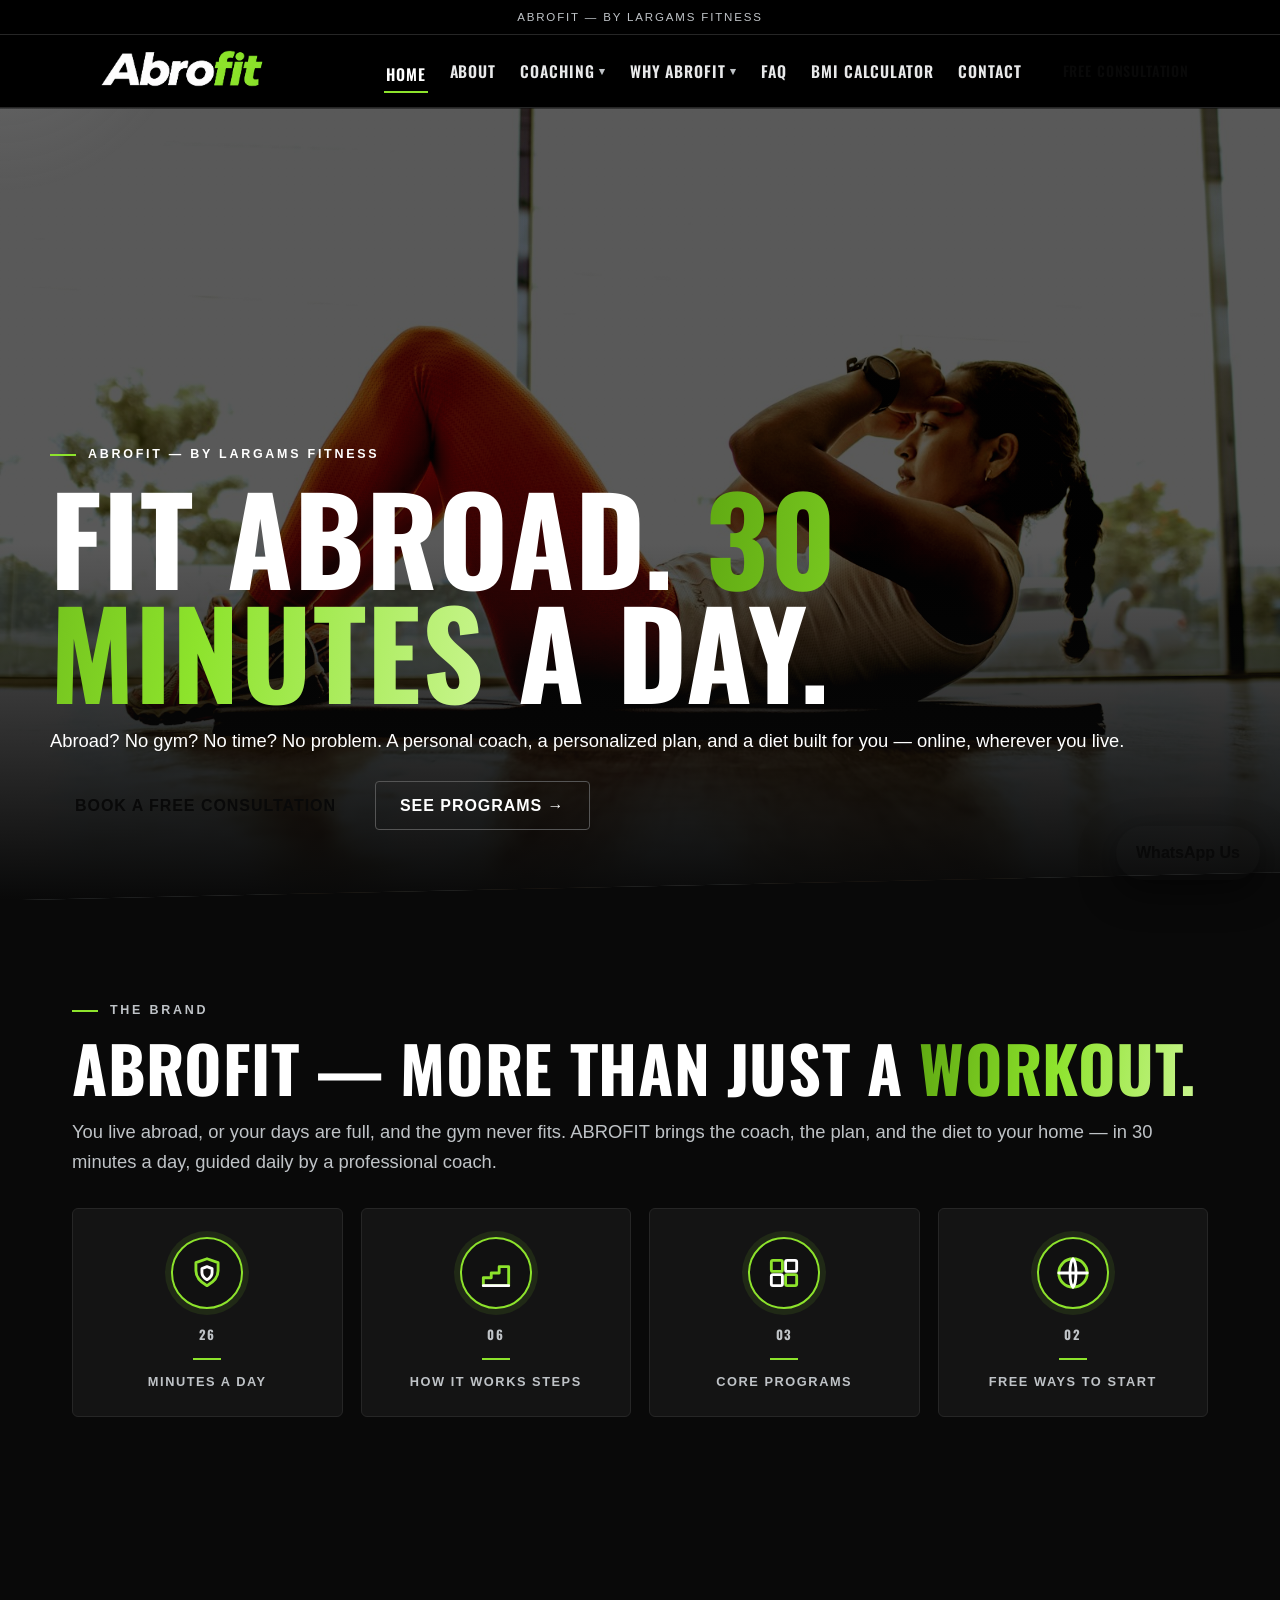
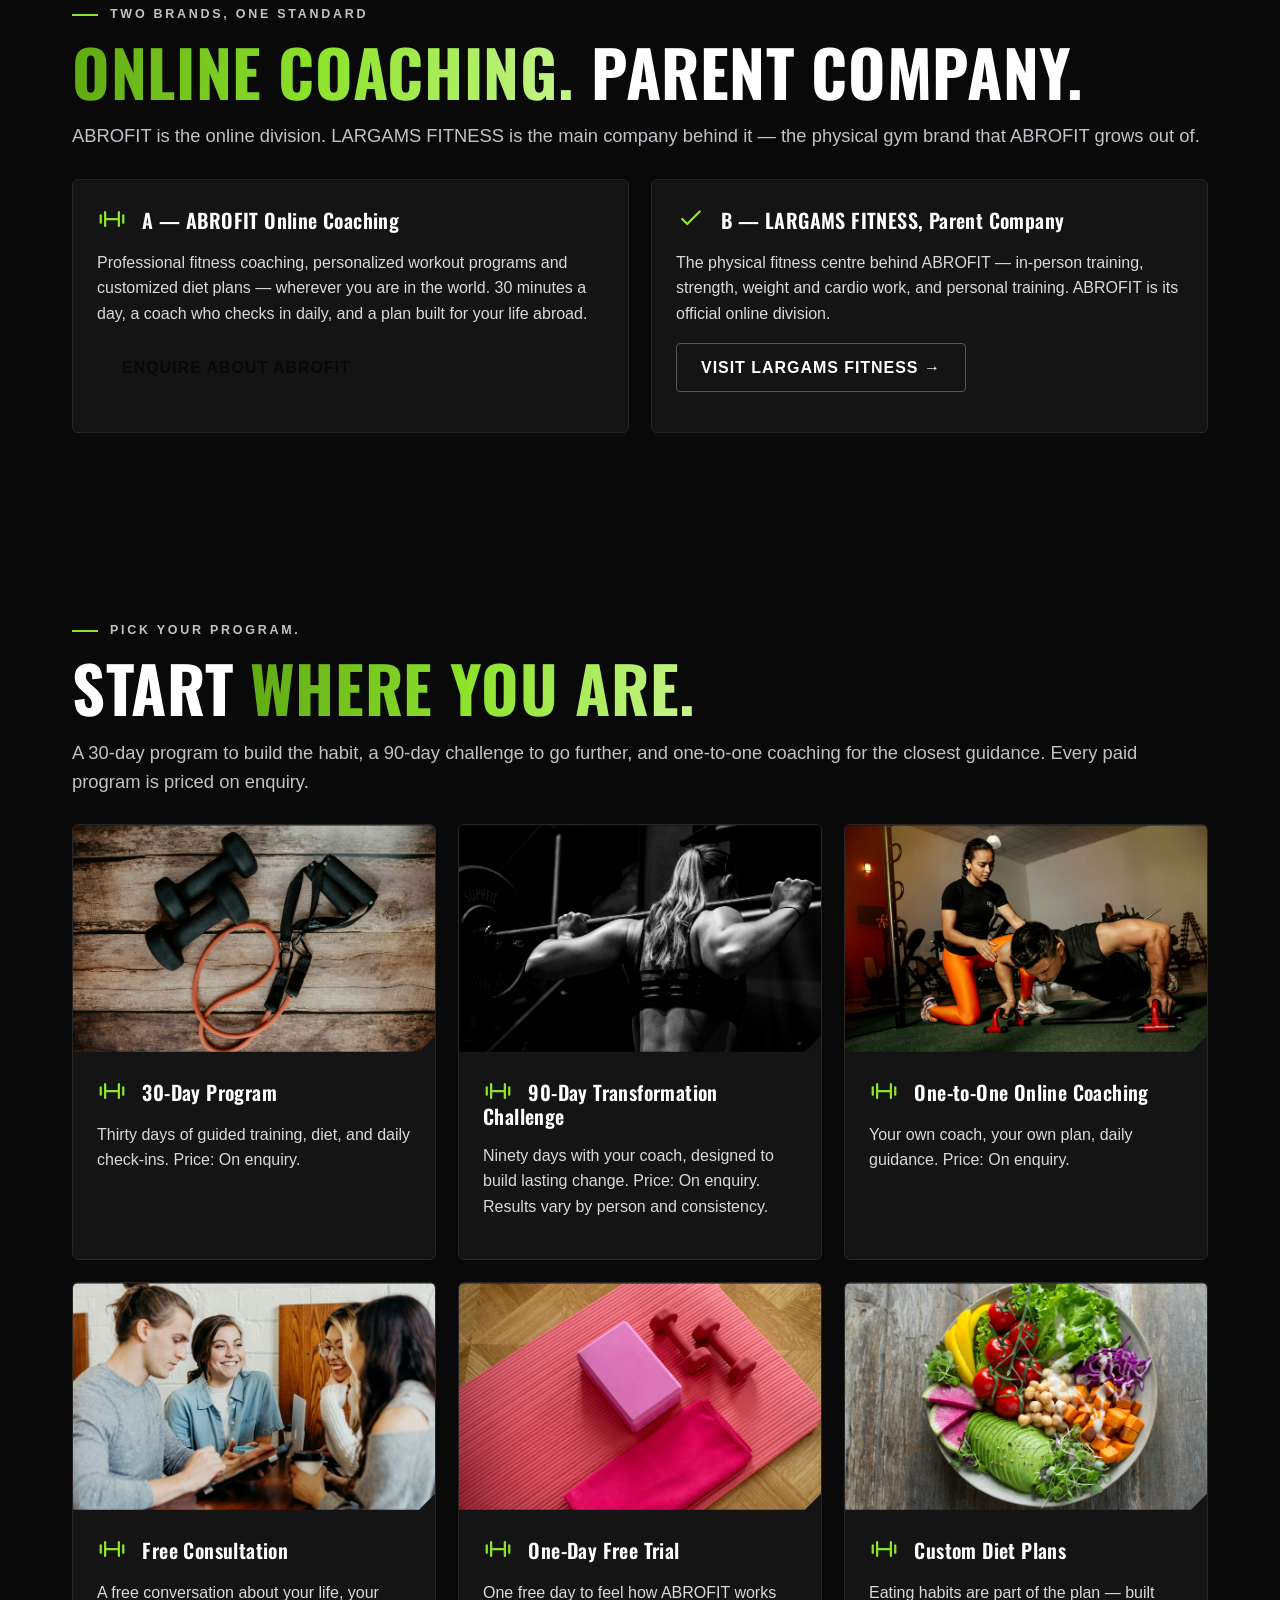
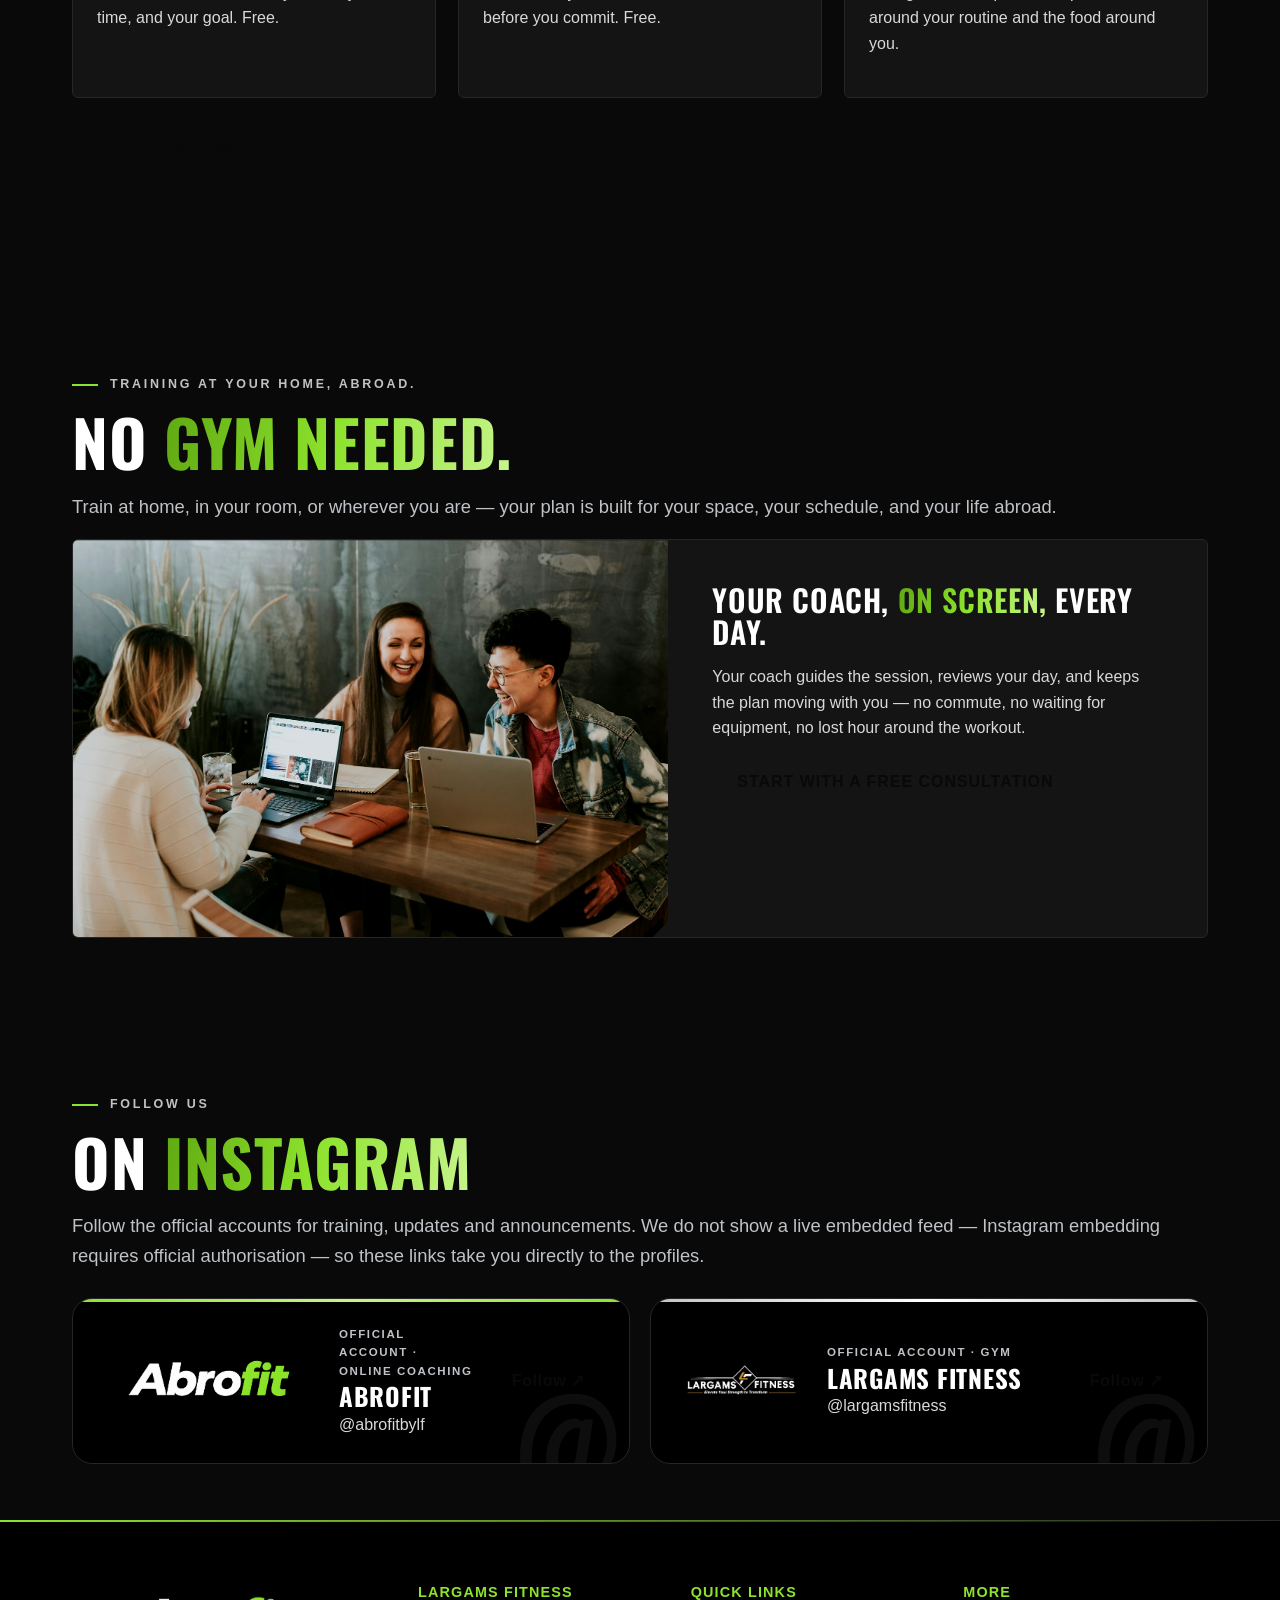
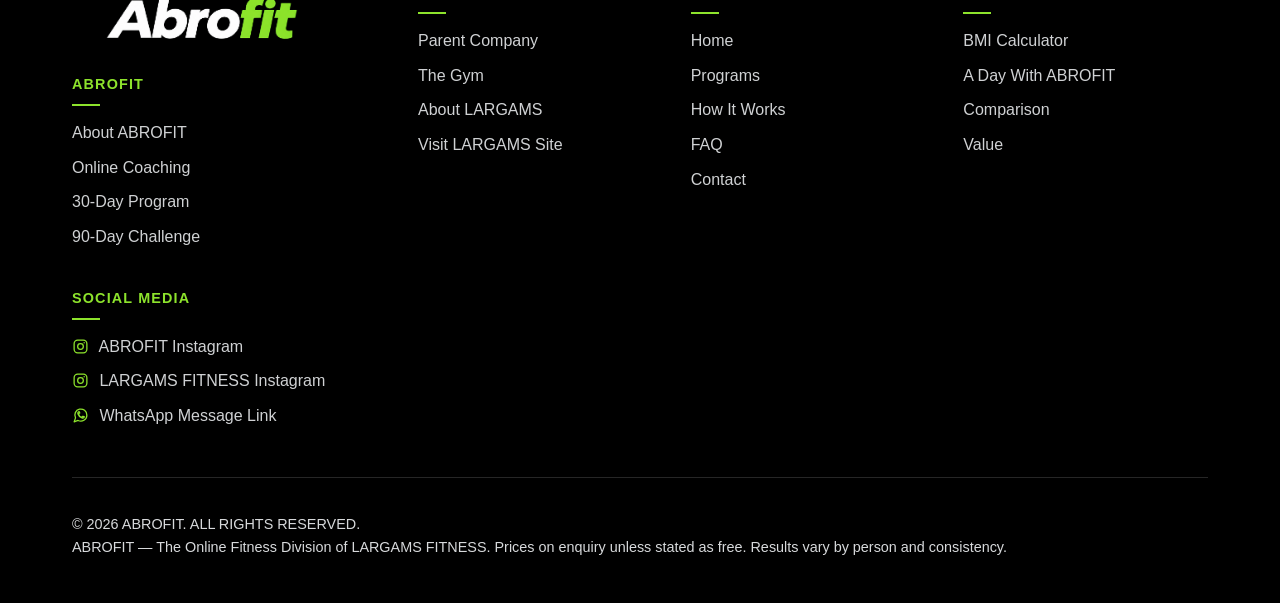
==== index.html @ 5f4701f8 "Rematch every site image to its content (viewed all photos first)" ====
<!doctype html><html lang="en"><head><meta charset="utf-8"><meta name="viewport" content="width=device-width,initial-scale=1">
<title>ABROFIT — Online Fitness Coaching | ABROFIT by LARGAMS FITNESS</title><meta name="description" content="ABROFIT by LARGAMS FITNESS: online fitness coaching for people abroad and people with no time for a gym. 30 minutes a day, a personal coach, a diet plan built for you.">
<link rel="canonical" href="https://dawoodshah2232-svg.github.io/abrofit/index.html"><meta property="og:title" content="ABROFIT — Online Fitness Coaching — ABROFIT"><meta property="og:description" content="ABROFIT by LARGAMS FITNESS: online fitness coaching for people abroad and people with no time for a gym. 30 minutes a day, a personal coach, a diet plan built for you."><meta property="og:type" content="website"><meta property="og:url" content="https://dawoodshah2232-svg.github.io/abrofit/index.html"><meta property="og:image" content="https://dawoodshah2232-svg.github.io/abrofit/assets/images/home-workout.jpg">
<link rel="preconnect" href="https://fonts.googleapis.com"><link rel="preconnect" href="https://fonts.gstatic.com" crossorigin><link href="https://fonts.googleapis.com/css2?family=Oswald:wght@500;600;700&display=swap" rel="stylesheet"><link rel="icon" type="image/png" href="assets/logo-abrofit-clear.png"><link rel="stylesheet" href="assets/style.css">
<script type="application/ld+json">{"@context":"https://schema.org","@type":"Organization","name":"ABROFIT","url":"https://dawoodshah2232-svg.github.io/abrofit/","parentOrganization":{"@type":"Organization","name":"LARGAMS FITNESS","url":"https://dawoodshah2232-svg.github.io/largams-fitness/"},"sameAs":["https://www.instagram.com/abrofitbylf","https://www.instagram.com/largamsfitness"],"description":"ABROFIT is the online fitness division of LARGAMS FITNESS: personalized online coaching, workout plans and diet plans for people worldwide."}</script></head><body><a class="skip" href="#main">Skip to content</a><div class="spotlight" aria-hidden="true"></div>
<header class="site-header"><div class="parent-strip"><div class="wrap">ABROFIT &mdash; by LARGAMS FITNESS</div></div><div class="wrap nav-inner"><a class="logo" href="index.html"><img class="site-logo" src="assets/logo-abrofit-clear.png" alt="ABROFIT — by LARGAMS FITNESS"></a><button class="hamburger" aria-label="Open menu" aria-expanded="false">&#9776;</button><nav class="main-nav"><a href="index.html" class="active" aria-current="page">Home</a><a href="about.html">About</a><div class="drop"><a aria-haspopup="true" href="how-it-works.html" class="">Coaching <span class="caret" aria-hidden="true">▾</span></a><button class="drop-toggle" type="button" aria-expanded="false" aria-label="Show Coaching submenu">▾</button><div class="drop-menu"><a href="how-it-works.html">How It Works</a><a href="programs.html">Programs</a><a href="a-day.html">A Day With ABROFIT</a></div></div><div class="drop"><a aria-haspopup="true" href="why-it-matters.html" class="">Why ABROFIT <span class="caret" aria-hidden="true">▾</span></a><button class="drop-toggle" type="button" aria-expanded="false" aria-label="Show Why ABROFIT submenu">▾</button><div class="drop-menu"><a href="why-it-matters.html">Why It Matters</a><a href="comparison.html">Comparison</a><a href="value.html">Value</a></div></div><a href="faq.html">FAQ</a><a href="calculator.html">BMI Calculator</a><a href="contact.html">Contact</a><a class="btn small" href="https://wa.me/918137008663?text=Hi%20ABROFIT%2C%20I%20would%20like%20a%20free%20consultation.%20Please%20share%20the%20details.">Free Consultation</a></nav></div></header><main id="main"><section class="hero"><img class="bg" src="assets/images/home-workout.jpg" alt="Woman doing a home workout on a mat"><div class="wrap hero-inner"><p class="kicker">ABROFIT &mdash; by LARGAMS FITNESS</p><h1 class="hero-title">Fit Abroad. <span class='green-word'>30 Minutes</span> A Day.</h1><p class="lead">Abroad? No gym? No time? No problem. A personal coach, a personalized plan, and a diet built for you &mdash; online, wherever you live.</p><div class="btns"><a class="btn" href="https://wa.me/918137008663?text=Hi%20ABROFIT%2C%20I%20would%20like%20a%20free%20consultation.%20Please%20share%20the%20details.">Book A Free Consultation</a><a class="btn ghost" href="programs.html">See Programs &rarr;</a></div></div></section><section class="section"><div class="wrap"><p class="kicker reveal">The Brand</p><h2 class="reveal">ABROFIT &mdash; More Than Just A <span class='green-word'>Workout.</span></h2><p class="lead reveal">You live abroad, or your days are full, and the gym never fits. ABROFIT brings the coach, the plan, and the diet to your home &mdash; in 30 minutes a day, guided daily by a professional coach.</p><div class="stats" style="margin-top:32px"><div class="stat"><div class="stat-icon" aria-hidden="true"><svg class="ic-badge-svg" viewBox="0 0 24 24" fill="none" stroke-width="1.8" stroke-linecap="round" stroke-linejoin="round" aria-hidden="true"><path stroke="#8DE32C" d="M12 3l7 2.5v5c0 4.2-3 7.2-7 9.5-4-2.3-7-5.3-7-9.5v-5z"/><path stroke="#FFFFFF" d="M12 8l3.2 1.2v2.6c0 2-1.4 3.4-3.2 4.4-1.8-1-3.2-2.4-3.2-4.4V9.2z"/></svg></div><b><span data-count="30">00</span></b><span class="stat-rule" aria-hidden="true"></span><span>Minutes A Day</span></div><div class="stat"><div class="stat-icon" aria-hidden="true"><svg class="ic-badge-svg" viewBox="0 0 24 24" fill="none" stroke-width="1.8" stroke-linecap="round" stroke-linejoin="round" aria-hidden="true"><path stroke="#8DE32C" d="M4 20v-5h5v-3h5V8h6v12H4z"/><path stroke="#FFFFFF" d="M4 20h16"/></svg></div><b><span data-count="6">00</span></b><span class="stat-rule" aria-hidden="true"></span><span>How It Works Steps</span></div><div class="stat"><div class="stat-icon" aria-hidden="true"><svg class="ic-badge-svg" viewBox="0 0 24 24" fill="none" stroke-width="1.8" stroke-linecap="round" stroke-linejoin="round" aria-hidden="true"><rect stroke="#8DE32C" x="4" y="4" width="7" height="7" rx="1"/><rect stroke="#FFFFFF" x="13" y="4" width="7" height="7" rx="1"/><rect stroke="#FFFFFF" x="4" y="13" width="7" height="7" rx="1"/><rect stroke="#8DE32C" x="13" y="13" width="7" height="7" rx="1"/></svg></div><b><span data-count="3">00</span></b><span class="stat-rule" aria-hidden="true"></span><span>Core Programs</span></div><div class="stat"><div class="stat-icon" aria-hidden="true"><svg class="ic-badge-svg" viewBox="0 0 24 24" fill="none" stroke-width="1.8" stroke-linecap="round" stroke-linejoin="round" aria-hidden="true"><circle stroke="#8DE32C" cx="12" cy="12" r="9" fill="none"/><path stroke="#FFFFFF" d="M3 12h18"/><path stroke="#FFFFFF" d="M12 3c2.5 2.5 2.5 15.5 0 18-2.5-2.5-2.5-15.5 0-18z"/></svg></div><b><span data-count="2">00</span></b><span class="stat-rule" aria-hidden="true"></span><span>Free Ways To Start</span></div></div></div></section><section class="section"><div class="wrap"><p class="kicker reveal">Two Brands, One Standard</p><h2 class="reveal"><span class='green-word'>Online Coaching.</span> Parent Company.</h2><p class="lead reveal">ABROFIT is the online division. LARGAMS FITNESS is the main company behind it &mdash; the physical gym brand that ABROFIT grows out of.</p><div class="grid two" style="margin-top:28px"><div class="card reveal"><div class="card-body"><h3><svg class="ic" viewBox="0 0 24 24" fill="none" stroke="currentColor" stroke-width="1.8" stroke-linecap="round" stroke-linejoin="round" aria-hidden="true"><path d="M6.5 6.5v11M17.5 6.5v11M3 9v6M21 9v6M6.5 12h11"/></svg> A &mdash; ABROFIT Online Coaching</h3><p>Professional fitness coaching, personalized workout programs and customized diet plans &mdash; wherever you are in the world. 30 minutes a day, a coach who checks in daily, and a plan built for your life abroad.</p><p><a class="btn" href="https://wa.me/918137008663?text=Hi%20ABROFIT%2C%20I%20am%20interested%20in%20your%20online%20fitness%20coaching%20programs.%20Please%20share%20the%20details.">Enquire About ABROFIT</a></p></div></div><div class="card reveal" style="--d:.08s"><div class="card-body"><h3><svg class="ic" viewBox="0 0 24 24" fill="none" stroke="currentColor" stroke-width="1.8" stroke-linecap="round" stroke-linejoin="round" aria-hidden="true"><path d="M5 12l4 4L19 6"/></svg> B &mdash; LARGAMS FITNESS, Parent Company</h3><p>The physical fitness centre behind ABROFIT &mdash; in-person training, strength, weight and cardio work, and personal training. ABROFIT is its official online division.</p><p><a class="btn ghost" href="https://dawoodshah2232-svg.github.io/largams-fitness/">Visit LARGAMS FITNESS &rarr;</a></p></div></div></div></div></section><section class="section"><div class="wrap"><p class="kicker reveal">Pick Your Program.</p><h2 class="reveal">Start <span class='green-word'>Where You Are.</span></h2><p class="lead reveal">A 30-day program to build the habit, a 90-day challenge to go further, and one-to-one coaching for the closest guidance. Every paid program is priced on enquiry.</p><div class="grid three" style="margin-top:28px"><div class="card reveal" style="--d:.08s"><div class="media"><img loading="lazy" src="assets/images/home-dumbbells.jpg" alt="30-Day Program photo"></div><div class="card-body"><h3><svg class="ic" viewBox="0 0 24 24" fill="none" stroke="currentColor" stroke-width="1.8" stroke-linecap="round" stroke-linejoin="round" aria-hidden="true"><path d="M6.5 6.5v11M17.5 6.5v11M3 9v6M21 9v6M6.5 12h11"/></svg> 30-Day Program</h3><p>Thirty days of guided training, diet, and daily check-ins. Price: On enquiry.</p></div></div><div class="card reveal" style="--d:.08s"><div class="media"><img loading="lazy" src="assets/images/challenge.jpg" alt="90-Day Transformation Challenge photo"></div><div class="card-body"><h3><svg class="ic" viewBox="0 0 24 24" fill="none" stroke="currentColor" stroke-width="1.8" stroke-linecap="round" stroke-linejoin="round" aria-hidden="true"><path d="M6.5 6.5v11M17.5 6.5v11M3 9v6M21 9v6M6.5 12h11"/></svg> 90-Day Transformation Challenge</h3><p>Ninety days with your coach, designed to build lasting change. Price: On enquiry. Results vary by person and consistency.</p></div></div><div class="card reveal" style="--d:.08s"><div class="media"><img loading="lazy" src="assets/images/coach-one-to-one.jpg" alt="One-to-One Online Coaching photo"></div><div class="card-body"><h3><svg class="ic" viewBox="0 0 24 24" fill="none" stroke="currentColor" stroke-width="1.8" stroke-linecap="round" stroke-linejoin="round" aria-hidden="true"><path d="M6.5 6.5v11M17.5 6.5v11M3 9v6M21 9v6M6.5 12h11"/></svg> One-to-One Online Coaching</h3><p>Your own coach, your own plan, daily guidance. Price: On enquiry.</p></div></div><div class="card reveal" style="--d:.08s"><div class="media"><img loading="lazy" src="assets/images/talk.jpg" alt="Free Consultation photo"></div><div class="card-body"><h3><svg class="ic" viewBox="0 0 24 24" fill="none" stroke="currentColor" stroke-width="1.8" stroke-linecap="round" stroke-linejoin="round" aria-hidden="true"><path d="M6.5 6.5v11M17.5 6.5v11M3 9v6M21 9v6M6.5 12h11"/></svg> Free Consultation</h3><p>A free conversation about your life, your time, and your goal. Free.</p></div></div><div class="card reveal" style="--d:.08s"><div class="media"><img loading="lazy" src="assets/images/trial-kit.jpg" alt="One-Day Free Trial photo"></div><div class="card-body"><h3><svg class="ic" viewBox="0 0 24 24" fill="none" stroke="currentColor" stroke-width="1.8" stroke-linecap="round" stroke-linejoin="round" aria-hidden="true"><path d="M6.5 6.5v11M17.5 6.5v11M3 9v6M21 9v6M6.5 12h11"/></svg> One-Day Free Trial</h3><p>One free day to feel how ABROFIT works before you commit. Free.</p></div></div><div class="card reveal" style="--d:.08s"><div class="media"><img loading="lazy" src="assets/images/diet-bowl.jpg" alt="Custom Diet Plans photo"></div><div class="card-body"><h3><svg class="ic" viewBox="0 0 24 24" fill="none" stroke="currentColor" stroke-width="1.8" stroke-linecap="round" stroke-linejoin="round" aria-hidden="true"><path d="M6.5 6.5v11M17.5 6.5v11M3 9v6M21 9v6M6.5 12h11"/></svg> Custom Diet Plans</h3><p>Eating habits are part of the plan &mdash; built around your routine and the food around you.</p></div></div></div><p class="reveal" style="margin-top:24px"><a class="btn" href="programs.html">All Programs</a></p></div></section><section class="section"><div class="wrap"><p class="kicker reveal">Training At Your Home, Abroad.</p><h2 class="reveal">No <span class='green-word'>Gym Needed.</span></h2><p class="lead reveal">Train at home, in your room, or wherever you are &mdash; your plan is built for your space, your schedule, and your life abroad.</p><div class="split reveal"><div class="media"><img loading="lazy" src="assets/images/plan-together.jpg" alt="People reviewing a plan together on laptops"></div><div class="split-body"><h3>Your Coach, <span class='green-word'>On Screen,</span> Every Day.</h3><p>Your coach guides the session, reviews your day, and keeps the plan moving with you &mdash; no commute, no waiting for equipment, no lost hour around the workout.</p><p><a class="btn" href="https://wa.me/918137008663?text=Hi%20ABROFIT%2C%20I%20would%20like%20a%20free%20consultation.%20Please%20share%20the%20details.">Start With A Free Consultation</a></p></div></div></div></section><section class="section tight"><div class="wrap"><p class="kicker reveal">Follow Us</p><h2 class="reveal">On <span class='green-word'>Instagram</span></h2><p class="lead reveal">Follow the official accounts for training, updates and announcements. We do not show a live embedded feed &mdash; Instagram embedding requires official authorisation &mdash; so these links take you directly to the profiles.</p><div class="insta-grid"><a class="insta-card reveal" href="https://www.instagram.com/abrofitbylf"><img class="insta-brand-abro" src="assets/logo-abrofit-clear.png" alt="ABROFIT logo"><div class="insta-text"><span class="insta-tag">Official account &middot; Online coaching</span><span class="insta-name">ABROFIT</span><span class="insta-handle">@abrofitbylf</span></div><span class="insta-cta">Follow <span class="insta-arrow">&nearr;</span></span><span class="insta-watermark" aria-hidden="true">@</span></a>
<a class="insta-card insta-silver reveal" style="--d:.08s" href="https://www.instagram.com/largamsfitness"><img class="insta-brand" src="assets/logo-largams-clear.png" alt="LARGAMS FITNESS logo"><div class="insta-text"><span class="insta-tag">Official account &middot; Gym</span><span class="insta-name">LARGAMS FITNESS</span><span class="insta-handle">@largamsfitness</span></div><span class="insta-cta">Follow <span class="insta-arrow">&nearr;</span></span><span class="insta-watermark" aria-hidden="true">@</span></a></div></div></section></main><footer><div class="wrap"><div class="foot-grid"><div><img class="footer-logo" src="assets/logo-abrofit-clear.png" alt="ABROFIT logo"><h4>ABROFIT</h4><ul><li><a href="about.html">About ABROFIT</a></li><li><a href="programs.html">Online Coaching</a></li><li><a href="programs.html">30-Day Program</a></li><li><a href="programs.html">90-Day Challenge</a></li></ul></div><div><h4>LARGAMS FITNESS</h4><ul><li><a href="https://dawoodshah2232-svg.github.io/largams-fitness/">Parent Company</a></li><li><a href="https://dawoodshah2232-svg.github.io/largams-fitness/gym.html">The Gym</a></li><li><a href="https://dawoodshah2232-svg.github.io/largams-fitness/about.html">About LARGAMS</a></li><li><a href="https://dawoodshah2232-svg.github.io/largams-fitness/">Visit LARGAMS Site</a></li></ul></div><div><h4>Quick Links</h4><ul><li><a href="index.html">Home</a></li><li><a href="programs.html">Programs</a></li><li><a href="how-it-works.html">How It Works</a></li><li><a href="faq.html">FAQ</a></li><li><a href="contact.html">Contact</a></li></ul></div><div><h4>More</h4><ul><li><a href="calculator.html">BMI Calculator</a></li><li><a href="a-day.html">A Day With ABROFIT</a></li><li><a href="comparison.html">Comparison</a></li><li><a href="value.html">Value</a></li></ul></div><div><h4>Social Media</h4><ul><li><a href="https://www.instagram.com/abrofitbylf"><svg class="ic" viewBox="0 0 24 24" fill="none" stroke="currentColor" stroke-width="1.8" stroke-linecap="round" stroke-linejoin="round" aria-hidden="true"><rect x="3" y="3" width="18" height="18" rx="5"/><circle cx="12" cy="12" r="4"/><circle cx="17.2" cy="6.8" r="1" fill="currentColor" stroke="none"/></svg> ABROFIT Instagram</a></li><li><a href="https://www.instagram.com/largamsfitness"><svg class="ic" viewBox="0 0 24 24" fill="none" stroke="currentColor" stroke-width="1.8" stroke-linecap="round" stroke-linejoin="round" aria-hidden="true"><rect x="3" y="3" width="18" height="18" rx="5"/><circle cx="12" cy="12" r="4"/><circle cx="17.2" cy="6.8" r="1" fill="currentColor" stroke="none"/></svg> LARGAMS FITNESS Instagram</a></li><li><a href="https://wa.me/message/2R23YX4M53E4C1"><svg class="ic" viewBox="0 0 24 24" fill="none" stroke="currentColor" stroke-width="1.8" stroke-linecap="round" stroke-linejoin="round" aria-hidden="true"><path d="M21 11.5a8.5 8.5 0 0 1-12.4 7.5L3 21l2-5.6A8.5 8.5 0 1 1 21 11.5z"/><path d="M9 9.5c.5 2.5 2.5 4.5 5 5l1.5-1.5 2 1c-.5 1.5-2 2-3.5 1.5C11 14.5 9.5 13 8.5 10c-.5-1.5 0-3 1.5-3.5l1 2z"/></svg> WhatsApp Message Link</a></li></ul></div></div><div class="foot-bottom"><p>&copy; <span id="year">2026</span> ABROFIT. ALL RIGHTS RESERVED.<br>ABROFIT &mdash; The Online Fitness Division of LARGAMS FITNESS. Prices on enquiry unless stated as free. Results vary by person and consistency.</p></div></div></footer>
<a class="wa-float" href="https://wa.me/918137008663?text=Hi%20ABROFIT%2C%20I%20would%20like%20a%20free%20consultation.%20Please%20share%20the%20details."><span>WhatsApp Us</span></a>
<script src="assets/config.js"></script><script src="assets/app.js"></script></body></html>
---- assets/style.css ----
/* LARGAMS FITNESS — premium dark theme. Palette ONLY: #090909, #FFFFFF, #BFC3C7 + subtle greys.
   No bright colours, no heavy gradients. Transform/opacity animation only. */
:root{--black:#090909;--black2:#0f0f0f;--panel:#141414;--panel2:#1c1c1c;--white:#fff;--silver:#BFC3C7;--grey:#8a8f94;--grey2:#8a8f94;--line:#262626;--radius:18px;--green:#8DE32C;--green-dark:#5FA812}
*{box-sizing:border-box}
html{scroll-behavior:smooth}
body{margin:0;background:var(--black);color:var(--white);font-family:-apple-system,BlinkMacSystemFont,"SF Pro Display","Helvetica Neue",Helvetica,Arial,sans-serif;line-height:1.6;-webkit-font-smoothing:antialiased}
a{color:inherit}
img{display:block;max-width:100%}
.wrap{max-width:1180px;margin:0 auto;padding:0 22px}
h1,h2,h3{line-height:1.05;letter-spacing:-.02em;margin:0 0 14px}
h1{font-size:clamp(2.6rem,7vw,5.2rem);font-weight:800;text-transform:uppercase}
h2{font-size:clamp(1.9rem,4.5vw,3.1rem);font-weight:800;text-transform:uppercase}
h3{font-size:1.25rem;font-weight:700}
p{color:#d7d9db}
.lead{font-size:1.15rem;color:var(--silver)}
.kicker{color:var(--silver);letter-spacing:.22em;text-transform:uppercase;font-size:.78rem;font-weight:700;margin-bottom:14px}
.small{color:var(--grey);font-size:.92rem}
.section{padding:88px 0}
.section.tight{padding:56px 0}
.divider{height:1px;background:var(--line);border:0;margin:0}
/* Header */
.site-header{position:sticky;top:0;z-index:100;background:#000;backdrop-filter:blur(14px);border-bottom:1px solid var(--line)}
.nav-inner{display:flex;align-items:center;justify-content:space-between;gap:16px;min-height:72px}
.logo{font-weight:900;letter-spacing:.06em;text-decoration:none;font-size:1.05rem;white-space:nowrap}
.logo span{color:var(--silver);font-weight:800}
.main-nav{display:flex;align-items:center;gap:20px}
.main-nav a{color:#e8e9ea;text-decoration:none;font-size:.92rem;font-weight:600;white-space:nowrap}
.main-nav a:hover,.main-nav a:focus{color:#fff}
.main-nav a.active{color:var(--silver);border-bottom:2px solid var(--silver);padding-bottom:4px}
.btn{display:inline-block;background:var(--green);color:#090909;text-decoration:none;font-weight:800;letter-spacing:.04em;padding:14px 24px;border-radius:999px;border:1px solid var(--green);transition:transform .25s ease,background .25s ease,color .25s ease;cursor:pointer}
.btn:hover,.btn:focus{background:#fff;border-color:#fff;color:#090909;transform:translateY(-2px)}
/* Nav Join Now: .main-nav a (near-white text) used to beat .btn, making white-on-white text invisible. This higher-specificity rule locks it green + black. */
.main-nav a.btn,.main-nav a.btn.small{background:var(--green);border-color:var(--green);color:#090909}
.main-nav a.btn:hover,.main-nav a.btn:focus{background:#fff;border-color:#fff;color:#090909}
.btn:active{transform:scale(.97)}
.btn.ghost{background:transparent;color:#fff;border-color:#555}
.btn.ghost:hover{background:#fff;color:#090909;border-color:#fff}
.btn.small{padding:10px 18px;font-size:.88rem}
.btn.silver{background:var(--silver);border-color:var(--silver)}
.hamburger{display:none;background:none;border:1px solid #444;color:#fff;border-radius:10px;padding:10px 14px;font-size:1.1rem;cursor:pointer}
/* Hero */
.hero{position:relative;min-height:88vh;display:flex;align-items:flex-end;overflow:hidden}
.hero img.bg{position:absolute;inset:0;width:100%;height:100%;object-fit:cover;filter:brightness(.55)}
.hero::after{content:"";position:absolute;inset:0;background:linear-gradient(180deg,rgba(9,9,9,.15) 0%,rgba(9,9,9,.15) 55%,rgba(9,9,9,1) 100%)}
.hero-inner{position:relative;z-index:2;padding:90px 0 70px;width:100%}
.hero .btns{display:flex;gap:14px;flex-wrap:wrap;margin-top:26px}
.page-hero{position:relative;min-height:58vh;display:flex;align-items:flex-end;overflow:hidden}
.page-hero img.bg{position:absolute;inset:0;width:100%;height:100%;object-fit:cover;filter:brightness(.5)}
.page-hero::after{content:"";position:absolute;inset:0;background:linear-gradient(180deg,rgba(9,9,9,.2),rgba(9,9,9,1) 96%)}
.page-hero .hero-inner{padding:70px 0 54px}
/* Grids / cards — blur-on-hover signature */
.grid{display:grid;gap:22px}
.grid.two{grid-template-columns:1fr 1fr}
.grid.three{grid-template-columns:repeat(3,1fr)}
.grid.four{grid-template-columns:repeat(4,1fr)}
.card{background:var(--panel);border:1px solid var(--line);border-radius:var(--radius);overflow:hidden;transition:transform .35s ease,border-color .35s ease}
.card:hover{transform:translateY(-4px);border-color:#3a3a3a}
.card .media{position:relative;overflow:hidden;aspect-ratio:16/10}
.card .media img{width:100%;height:100%;object-fit:cover;transition:transform .6s cubic-bezier(.22,1,.36,1),filter .6s cubic-bezier(.22,1,.36,1)}
.card:hover .media img{transform:scale(1.07);filter:blur(3px) brightness(.62)}
.card .overlay{position:absolute;inset:auto 0 0 0;padding:20px;z-index:2}
.card .overlay h3,.card .overlay p{color:#fff!important}
.card .overlay h3{margin:0;text-shadow:0 2px 18px rgba(0,0,0,.7)}
.card-body{padding:24px}
.card-body h3{margin-top:0}
.price{color:var(--silver);font-weight:800;letter-spacing:.04em}
.tag{display:inline-block;border:1px solid #3a3a3a;color:var(--silver);border-radius:999px;padding:5px 11px;font-size:.8rem;font-weight:700;letter-spacing:.05em;text-transform:uppercase}
.split{display:grid;grid-template-columns:1.05fr .95fr;gap:0;border:1px solid var(--line);border-radius:var(--radius);overflow:hidden;background:var(--panel)}
.split .media{overflow:hidden;min-height:380px}
.split .media img{width:100%;height:100%;object-fit:cover;transition:transform .6s ease,filter .6s ease}
.split:hover .media img{transform:scale(1.05);filter:blur(2px) brightness(.7)}
.split-body{padding:44px}
.split-body h3{font-size:1.9rem;text-transform:uppercase}
/* Steps */
.steps{display:grid;grid-template-columns:repeat(3,1fr);gap:18px;counter-reset:step}
.step{background:var(--panel);border:1px solid var(--line);border-radius:var(--radius);padding:26px;position:relative}
.step b.num{font-size:2.4rem;color:var(--silver);letter-spacing:-.03em}
/* Gallery masonry */
.masonry{columns:3;column-gap:18px}
.masonry figure{margin:0 0 18px;break-inside:avoid;border-radius:var(--radius);overflow:hidden;position:relative;border:1px solid var(--line)}
.masonry img{width:100%;transition:transform .6s ease,filter .6s ease}
.masonry figure:hover img{transform:scale(1.05);filter:blur(2px) brightness(.65)}
.masonry figcaption{position:absolute;left:0;right:0;bottom:0;padding:18px;color:#fff;font-weight:700;text-shadow:0 2px 14px rgba(0,0,0,.8)}
/* Forms / FAQ / misc */
form label{display:block;font-weight:700;margin:14px 0 6px}
input,select,textarea{width:100%;background:#111;border:1px solid #333;color:#fff;border-radius:12px;padding:13px 14px;font:inherit}
input:focus,select:focus,textarea:focus{outline:2px solid var(--silver);border-color:var(--silver)}
details{background:var(--panel);border:1px solid var(--line);border-radius:14px;padding:18px 20px;margin-bottom:12px}
details summary{cursor:pointer;font-weight:800}
details p{margin:10px 0 0}
details[open] summary{color:var(--silver)}
table{width:100%;border-collapse:collapse}
th,td{border-bottom:1px solid var(--line);padding:12px 8px;text-align:left}
.placeholder{background:var(--panel);border:1px dashed #444;border-radius:var(--radius);padding:28px;text-align:center}
.placeholder p{color:var(--silver)}
.ticker{overflow:hidden;border-top:1px solid var(--line);border-bottom:1px solid var(--line);padding:14px 0;background:#0c0c0c}
.ticker-track{display:flex;gap:44px;white-space:nowrap;animation:tick 28s linear infinite;width:max-content}
@keyframes tick{to{transform:translateX(-50%)}}
.ticker span{font-weight:800;letter-spacing:.14em;color:var(--silver)}
.stats{display:grid;grid-template-columns:repeat(4,1fr);gap:18px;text-align:center}
.stat b{font-size:3rem;display:block}
.stat span{color:var(--silver);letter-spacing:.12em;text-transform:uppercase;font-size:.8rem;font-weight:700}
.mapbox{height:300px;background:#151515;border:1px solid var(--line);border-radius:var(--radius);display:flex;align-items:center;justify-content:center;text-align:center;padding:24px;color:var(--silver)}
/* Footer */
footer{border-top:1px solid var(--line);padding:60px 0 30px;background:#000}
.foot-grid{display:grid;grid-template-columns:1.3fr 1fr 1fr 1fr;gap:28px}
footer h4{margin:0 0 14px;letter-spacing:.08em;text-transform:uppercase;font-size:.9rem;color:var(--silver)}
footer ul{list-style:none;margin:0;padding:0}
footer li{margin-bottom:9px}
footer a{color:#cfd1d3;text-decoration:none}
footer a:hover{color:#fff}
.foot-bottom{border-top:1px solid var(--line);margin-top:40px;padding-top:20px;color:var(--grey);font-size:.9rem}
/* Floating WhatsApp */
.wa-float{position:fixed;right:20px;bottom:20px;z-index:200;background:#fff;color:#090909;text-decoration:none;font-weight:800;border-radius:999px;padding:14px 20px;box-shadow:0 12px 34px rgba(0,0,0,.5);transition:transform .25s ease}
.wa-float:hover{transform:translateY(-2px) scale(1.02)}
.wa-float:active{transform:scale(.97)}
/* Cursor spotlight — desktop pointer only, JS adds position */
.spotlight{position:fixed;width:420px;height:420px;border-radius:50%;pointer-events:none;z-index:1;background:radial-gradient(circle,rgba(191,195,199,.13),transparent 65%);transform:translate(-50%,-50%);display:none}
@media(pointer:fine){.spotlight{display:block}}
/* Scroll reveal: starts blurred, resolves sharp */
.reveal{opacity:0;filter:blur(12px);transform:translateY(26px);transition:opacity .8s cubic-bezier(.22,1,.36,1),filter .8s cubic-bezier(.22,1,.36,1),transform .8s cubic-bezier(.22,1,.36,1);transition-delay:var(--d,0s)}
.reveal.in{opacity:1;filter:blur(0);transform:none}
/* White-text hover lock: never invisible on dark overlays */
.card .overlay h3,.card .overlay p,.masonry figcaption,.hero h1,.hero p,.page-hero h1,.page-hero p{color:#fff!important}
.card:hover .overlay h3,.card:hover .overlay p{color:#fff!important}
@media(max-width:900px){
  .grid.three,.grid.four,.steps,.stats{grid-template-columns:1fr 1fr}
  .grid.two,.split,.foot-grid{grid-template-columns:1fr}
  .split .media{min-height:260px}
  .masonry{columns:2}
  .main-nav{display:none;position:absolute;top:72px;left:0;right:0;background:#0c0c0c;border-bottom:1px solid var(--line);flex-direction:column;align-items:flex-start;padding:18px 22px;gap:6px}
  .main-nav.open{display:flex}
  .main-nav.open a{padding:10px 0;animation:fadein .4s ease both}
  .main-nav.open a:nth-child(2){animation-delay:.05s}.main-nav.open a:nth-child(3){animation-delay:.1s}.main-nav.open a:nth-child(4){animation-delay:.15s}.main-nav.open a:nth-child(5){animation-delay:.2s}
  @keyframes fadein{from{opacity:0;transform:translateY(8px)}to{opacity:1;transform:none}}
  .hamburger{display:block}
  .section{padding:60px 0}
}
@media(max-width:560px){.grid.three,.grid.four,.steps,.stats{grid-template-columns:1fr}.masonry{columns:1}.hero{min-height:76vh}}
@media(prefers-reduced-motion:reduce){
  html{scroll-behavior:auto}*{animation:none!important;transition:none!important}
  .reveal{opacity:1;filter:none;transform:none}.ticker-track{animation:none}
}

/* ---- v2: restrained green accent #8DE32C — logo + micro-accents ONLY ---- */
/* v6: --green moved to top :root (U-11); --green-dark added there. */
.logo-green{color:var(--green);font-weight:800}
.logo-diamond{display:inline-block;width:9px;height:9px;background:var(--green);transform:rotate(45deg);margin:0 2px;vertical-align:2px}
.logo{color:#fff}
.logo span.logo-green{color:var(--green)}
.kicker{display:flex;align-items:center;gap:12px}
.kicker::before{content:"";display:inline-block;width:26px;height:2px;background:var(--green);flex:none}
.hero-center .hero-inner{text-align:center}
.hero-center .kicker{justify-content:center}
.hero-center .hero-inner .btns,.hero-center .btns{justify-content:center}
.main-nav a.active{color:#fff;border-bottom:2px solid var(--green);padding-bottom:4px}
.main-nav .btn:hover,.main-nav .btn:focus{background:var(--green);border-color:var(--green);color:#090909}
/* dropdowns */
.drop{position:relative}
.drop>a{display:inline-flex;align-items:center;gap:4px}
.drop .caret{font-size:.7rem;color:var(--silver)}
.drop-toggle{display:none}
.drop-menu{display:none;position:absolute;top:calc(100% + 10px);left:-12px;min-width:220px;background:#111;border:1px solid #2c2c2c;border-radius:14px;padding:8px;z-index:120;box-shadow:0 18px 40px rgba(0,0,0,.55)}
.drop-menu a{display:block;padding:11px 14px;border-radius:10px;white-space:nowrap}
.drop-menu a:hover,.drop-menu a:focus{background:#1c1c1c;color:#fff}
.drop-menu a.active{color:var(--green);border-bottom:0}
.drop:hover .drop-menu,.drop:focus-within .drop-menu{display:block}
.main-nav a,.drop>a{padding:12px 2px;min-height:44px;display:inline-flex;align-items:center}
.btn{min-height:44px;line-height:1.2}
/* icons */
.ic{width:22px;height:22px;flex:none;vertical-align:-5px;color:var(--silver);transition:color .3s ease}
h3 .ic{margin-right:8px}
.card:hover .ic,.step:hover .ic,.profile-row:hover .ic{color:var(--green)}
.card-body h3 .ic,.step h3 .ic{width:24px;height:24px}
.wa-float{display:inline-flex;align-items:center;gap:9px}
.wa-float .ic{width:22px;height:22px;color:#090909}
footer a .ic{width:17px;height:17px;vertical-align:-3px;margin-right:6px}
footer a:hover .ic{color:var(--green)}
/* new page layouts */
.table-wrap{overflow-x:auto;-webkit-overflow-scrolling:touch}
.sched{white-space:nowrap}
.sched td,.sched th{padding:14px 12px}
.sched td.tbc{color:var(--grey)}
.calc-panel{background:var(--panel);border:1px solid var(--line);border-radius:var(--radius);padding:30px}
.calc-result{margin-top:20px;padding:20px;border:1px solid #333;border-radius:14px}
.calc-result b{font-size:2rem}
.band{display:flex;flex-wrap:wrap;gap:8px;margin-top:12px}
.band span{border:1px solid #3a3a3a;border-radius:999px;padding:6px 12px;font-size:.85rem;color:var(--silver)}
.band span.hit{border-color:var(--green);color:#fff}
.blog-list{display:grid;gap:22px}
.post-row{display:grid;grid-template-columns:220px 1fr;gap:24px;background:var(--panel);border:1px solid var(--line);border-radius:var(--radius);overflow:hidden}
.post-row .media{overflow:hidden;min-height:180px}
.post-row img{width:100%;height:100%;object-fit:cover;transition:transform .6s ease,filter .6s ease}
.post-row:hover img{transform:scale(1.05);filter:blur(2px) brightness(.7)}
.post-row .body{padding:26px}
.trans-frame{border:1px dashed #444;border-radius:var(--radius);padding:26px;text-align:center;background:var(--panel)}
.trans-frame .frame-box{border:1px solid var(--line);border-radius:14px;padding:44px 20px;background:#101010}
.profile-row{display:grid;grid-template-columns:120px 1fr;gap:22px;background:var(--panel);border:1px solid var(--line);border-radius:var(--radius);padding:26px}
.profile-avatar{width:110px;height:110px;border-radius:50%;background:#1c1c1c;border:1px solid #333;display:flex;align-items:center;justify-content:center;color:var(--silver)}
.price-card{position:relative}
.price-card.featured{border-color:var(--green)}
.price-card .price{font-size:1.1rem}
body{overflow-x:hidden}
@media(max-width:1150px){
  .main-nav{display:none;position:absolute;top:72px;left:0;right:0;background:#0c0c0c;border-bottom:1px solid var(--line);flex-direction:column;align-items:flex-start;padding:18px 22px;gap:2px;max-height:calc(100vh - 72px);overflow-y:auto}
  .main-nav.open{display:flex}
  .hamburger{display:block}
  .drop{width:100%}
  .drop>a{width:auto}
  .drop-toggle{display:inline-flex;align-items:center;justify-content:center;width:44px;height:44px;margin-left:auto;background:#1a1a1a;border:1px solid #333;color:#fff;border-radius:10px;cursor:pointer}
  .drop{display:flex;flex-wrap:wrap;align-items:center}
  .drop-menu{position:static;display:none;box-shadow:none;border:0;border-left:2px solid var(--green);border-radius:0;width:100%;margin:0 0 8px 8px;padding-left:10px;background:transparent}
  .drop.open .drop-menu{display:block}
  .drop.open .drop-toggle{transform:rotate(180deg)}
  .drop:hover .drop-menu{display:none}
  .drop.open:hover .drop-menu{display:block}
  .main-nav.open a{padding:11px 0}
  .main-nav a,.drop>a{min-height:44px}
}
@media(max-width:900px){
  .post-row,.profile-row{grid-template-columns:1fr}
  .post-row .media{min-height:200px}
  .foot-grid{grid-template-columns:1fr 1fr}
}
@media(max-width:560px){.foot-grid{grid-template-columns:1fr}}

.drop-parent{background:none;border:0;color:#e8e9ea;font:inherit;font-size:.92rem;font-weight:600;cursor:pointer;padding:12px 2px;min-height:44px;display:inline-flex;align-items:center;gap:4px;white-space:nowrap}
.drop-parent:hover{color:#fff}

/* ---- v3: top-gym restyle. Style inspiration only — no third-party brand. ---- */
/* Display face for headlines ONLY; body stays on the clean system sans. */
h1,h2,h3{font-family:"Oswald","Arial Narrow",-apple-system,BlinkMacSystemFont,"SF Pro Display","Helvetica Neue",Helvetica,Arial,sans-serif;font-weight:700;letter-spacing:.01em}
h1{font-size:clamp(3.2rem,11vw,7.5rem);line-height:.95;text-transform:uppercase;overflow-wrap:break-word}
h2{font-size:clamp(2.2rem,6vw,4rem);line-height:1;text-transform:uppercase}
h3{font-weight:600;letter-spacing:.02em}
/* Animated green gradient on highlighted words only: dark green -> metallic green -> light green, running left to right, then looping. No glow, no large green backgrounds. */
.green-word{background:linear-gradient(100deg,var(--green-dark) 0%,var(--green) 25%,#C6F48A 50%,var(--green) 75%,var(--green-dark) 100%);background-size:200% auto;-webkit-background-clip:text;background-clip:text;-webkit-text-fill-color:transparent;color:transparent;animation:greenRun 6s linear infinite}
@keyframes greenRun{to{background-position:200% center}}
/* Kinetic hero reveal: blur + rise, bigger and bolder */
.hero-title{animation:heroIn 1.05s cubic-bezier(.22,1,.36,1) both}
@keyframes heroIn{from{opacity:0;filter:blur(16px);transform:translateY(34px) scale(1.015)}to{opacity:1;filter:blur(0);transform:none}}
/* Angled hero bottom edge + cut image corners (fight-gym edges, not soft cards) */
.hero,.page-hero{clip-path:polygon(0 0,100% 0,100% calc(100% - 28px),0 100%)}
.card .media,.split .media,.post-row .media{clip-path:polygon(0 0,100% 0,100% calc(100% - 16px),calc(100% - 16px) 100%,0 100%)}
/* Sharper cards/buttons for the fight-gym feel (wa-float stays a pill) */
.card,.split,.step,.calc-panel,.post-row,.profile-row,.trans-frame{border-radius:6px}
.btn{border-radius:4px;text-transform:uppercase;letter-spacing:.06em}
.btn.hero-cta{padding:19px 36px;font-size:1.05rem;font-family:"Oswald","Arial Narrow",sans-serif;letter-spacing:.08em}
.hero-link{display:inline-block;color:#fff;font-weight:700;text-decoration:underline;text-underline-offset:5px;padding:16px 6px;min-height:44px}
.hero-link:hover{color:var(--green)}
/* Gritty photo treatment: darker, higher contrast so photography pops on black */
.hero img.bg,.page-hero img.bg{filter:brightness(.42) contrast(1.18) saturate(.92)}
.card .media img,.split .media img,.post-row img,.masonry img{filter:contrast(1.06)}
.card:hover .media img{filter:blur(3px) brightness(.55) contrast(1.1)}
/* Condensed logo + nav, condensed marquee */
.logo{font-family:"Oswald","Arial Narrow",sans-serif;font-size:1.4rem;font-weight:700;letter-spacing:.05em;text-transform:uppercase}
.main-nav>a,.drop>a,.drop-parent{font-family:"Oswald","Arial Narrow",sans-serif;font-weight:600;text-transform:uppercase;letter-spacing:.06em;font-size:.98rem}
.ticker span{font-family:"Oswald","Arial Narrow",sans-serif;font-size:1.15rem;letter-spacing:.1em}
.stat b{font-family:"Oswald","Arial Narrow",sans-serif;font-size:3.6rem;line-height:1}
/* White-on-dark lock survives the restyle */
.hero h1,.hero p,.page-hero h1,.page-hero p{color:#fff!important}
.hero-title .green-word,.page-hero .green-word{-webkit-text-fill-color:transparent!important;color:transparent!important}
@media(max-width:560px){
  .hero,.page-hero{clip-path:polygon(0 0,100% 0,100% calc(100% - 18px),0 100%)}
  .btn.hero-cta{padding:17px 26px;font-size:1rem}
}
@media(prefers-reduced-motion:reduce){.hero-title{animation:none}}

/* ---- v4: green + white icon system + premium stats strip ---- */
.ic{color:var(--green)}
h3 .ic{width:28px;height:28px;margin-right:10px}
.card-body h3 .ic,.step h3 .ic{width:30px;height:30px}
.card:hover .ic,.step:hover .ic,.profile-row:hover .ic{color:#fff}
.frame-box .ic{width:46px;height:46px;color:var(--green)}
footer a .ic{width:17px;height:17px;color:var(--green)}
/* Premium stats strip: distinct dark panels, green-ringed icon, green divider */
.stat{background:var(--panel);border:1px solid var(--line);border-radius:6px;padding:28px 12px 24px}
.stat-icon{width:72px;height:72px;margin:0 auto 16px;display:flex;align-items:center;justify-content:center;border:2px solid var(--green);border-radius:50%;background:#111;box-shadow:0 0 0 6px rgba(141,227,44,.10)}
.stat-icon svg{width:38px;height:38px}
.stat b{margin-top:2px}
.stat span.stat-rule{display:block;width:28px;height:2px;background:var(--green);margin:14px auto 12px;padding:0}
.stat span:last-child{display:block;line-height:1.5}
/* Large green-ringed badges for text-only cards/sections */
.ic-badge{width:64px;height:64px;display:flex;align-items:center;justify-content:center;border:1px solid var(--green);border-radius:6px;background:#111;margin-bottom:16px;box-shadow:0 0 0 4px rgba(141,227,44,.07)}
.ic-badge svg{width:34px;height:34px}
.placeholder .ic-badge{margin:0 auto 14px}
@media(max-width:560px){
  .stat-icon{width:64px;height:64px}
  .stat-icon svg{width:34px;height:34px}
  .ic-badge{width:56px;height:56px}
  .ic-badge svg{width:30px;height:30px}
  .stat{padding:24px 12px 20px}
}

/* ---- v5: real LARGAMS FITNESS logo, supplied file used unchanged ---- */
/* No filter, no crop, no recolour, no backing card: the PNG itself is displayed, only its display size is set. Header and footer are pure black #000, so the dark variant's own pure-black background blends seamlessly with no rectangle edge. */
.site-logo{height:64px;width:auto;display:block}
.footer-logo{height:80px;width:auto;display:block;margin-bottom:12px}
@media(max-width:560px){.site-logo{height:48px}.footer-logo{height:56px}}

/* ---- v6: Phase 1 UI refinements (U-03, U-04, U-06, U-07, U-11, U-13) ---- */
/* U-03 skip link: off-screen until keyboard focus */
.skip{position:absolute;left:-9999px;top:0;background:#fff;color:#090909;padding:12px 18px;z-index:300;font-weight:800;text-decoration:none}
.skip:focus{left:16px;top:16px}
/* U-03/U-04 keyboard focus visibility: 2px green outline, 3px offset (green on black = 8.23:1) */
a:focus-visible,button:focus-visible,.hamburger:focus-visible,.drop-toggle:focus-visible,.drop-parent:focus-visible,summary:focus-visible,input:focus-visible,select:focus-visible,textarea:focus-visible,figure:focus-visible{outline:2px solid #8DE32C;outline-offset:3px}
/* U-11 pressed-state border in darker green only */
.btn:active{border-color:var(--green-dark)}
/* U-07 keep the tight rhythm on mobile (section 60px, tight 44px) instead of collapsing both to 60px */
@media(max-width:900px){.section.tight{padding:44px 0}}
/* U-13 native dialog lightbox, no library */
#lightbox{border:1px solid #333;border-radius:6px;background:#0f0f0f;padding:0;max-width:min(92vw,900px);width:100%}
#lightbox::backdrop{background:rgba(0,0,0,.85)}
#lightbox img{width:100%;height:auto;max-height:75vh;object-fit:contain}
#lightbox-caption{color:#fff;font-weight:700;padding:16px 20px;margin:0}
.lightbox-close{position:absolute;top:10px;right:10px;background:#fff;color:#090909;border:0;border-radius:50%;width:44px;height:44px;font-size:1.1rem;cursor:pointer;z-index:2}

/* ---- Instagram section redesign: modern banner cards, black/green/silver only ---- */
.insta-grid{display:grid;grid-template-columns:1fr 1fr;gap:20px;margin-top:28px}
.insta-card{position:relative;overflow:hidden;display:flex;align-items:center;gap:20px;padding:26px 26px;border:1px solid var(--line);border-radius:20px;background:linear-gradient(180deg,#161616,#0d0d0d);color:#fff;text-decoration:none;transition:transform .3s ease,border-color .3s ease,box-shadow .3s ease}
.insta-card::before{content:"";position:absolute;left:0;top:0;right:0;height:3px;background:linear-gradient(90deg,var(--green),#C6F48A,var(--green))}
.insta-silver::before{background:linear-gradient(90deg,#BFC3C7,#fff,#BFC3C7)}
.insta-card:hover,.insta-card:focus{transform:translateY(-4px);border-color:var(--green);box-shadow:0 18px 40px rgba(0,0,0,.55)}
.insta-silver:hover,.insta-silver:focus{border-color:#BFC3C7}
.insta-mark{flex:0 0 auto;width:64px;height:64px;display:flex;align-items:center;justify-content:center;border:1px solid var(--green);border-radius:18px;background:#000;color:var(--green)}
.insta-silver .insta-mark{border-color:#BFC3C7;color:#fff}
.insta-mark svg{width:34px;height:34px;stroke:currentColor}
.insta-text{display:flex;flex-direction:column;gap:2px;min-width:0;flex:1}
.insta-tag{font-size:.72rem;letter-spacing:.14em;text-transform:uppercase;color:var(--silver);font-weight:700}
.insta-name{font-family:Oswald,system-ui,sans-serif;font-size:1.55rem;font-weight:700;letter-spacing:.03em;line-height:1.1}
.insta-handle{font-size:1rem;color:#d7d9db}
.insta-cta{flex:0 0 auto;background:var(--green);color:#090909;font-weight:800;letter-spacing:.04em;padding:12px 18px;border-radius:999px;white-space:nowrap}
.insta-card:hover .insta-arrow{display:inline-block;transform:translate(2px,-2px)}
.insta-arrow{transition:transform .25s ease}
.insta-watermark{position:absolute;right:8px;bottom:-34px;font-family:Oswald,system-ui,sans-serif;font-size:120px;line-height:1;color:#fff;opacity:.05;pointer-events:none}
@media(max-width:760px){.insta-grid{grid-template-columns:1fr}.insta-card{flex-wrap:wrap}.insta-cta{width:100%;text-align:center}}
@media(prefers-reduced-motion:reduce){.insta-card,.insta-arrow{transition:none}.insta-card:hover,.insta-card:focus{transform:none}}

.insta-brand{height:48px;width:auto;max-width:180px;display:block;background:#000}
.insta-brand-abro{width:220px;height:48px;object-fit:cover;object-position:center}

/* ABROFIT additions: parent strip + square-logo display (file untouched, CSS crop only) */
.parent-strip{background:#000;border-bottom:1px solid var(--line);font-size:.72rem;letter-spacing:.16em;text-transform:uppercase;color:var(--silver);padding:8px 0;text-align:center}
.site-logo{height:64px;width:220px;object-fit:cover;object-position:center}
.footer-logo{height:80px;width:260px;object-fit:cover;object-position:center}
.parent-logo{height:40px;width:auto;display:block;margin-bottom:10px}
@media(max-width:560px){.site-logo{height:48px;width:180px}.footer-logo{height:56px;width:200px}}

/* Logo blend fix: both logos are black-background files (byte-identical, never edited).
   The Instagram cards used a grey gradient, so the logos' black background showed as a
   sharp rectangle. Pure-black cards + lighten blending make the black pixels disappear
   into the background, exactly like the header/footer — text only, no box. */
.insta-card{background:#000}
.insta-brand,.insta-brand-abro{background:transparent}
.parent-logo{background:transparent}

/* Hover fix: images zoom only — no blur, no darkening on hover (blur was damaging the design). */
.card:hover .media img{transform:scale(1.07);filter:none}
.split:hover .media img{transform:scale(1.05);filter:none}

/* Footer design: column headings in ABROFIT green, all link text stays white. */
footer{position:relative}
footer::before{content:"";position:absolute;top:-1px;left:0;right:0;height:2px;background:linear-gradient(90deg,var(--green),transparent)}
footer h4{color:var(--green)}
footer h4::after{content:"";display:block;width:28px;height:2px;background:var(--green);margin-top:8px}
footer a{transition:color .25s ease}
footer a:hover{color:#fff}

/* Buttons: animated running green gradient, same as the highlighted heading words. */
.btn{background:linear-gradient(100deg,var(--green-dark),var(--green),var(--green-light),var(--green),var(--green-dark));background-size:200% auto;animation:greenRun 6s linear infinite;border-color:transparent}
.btn:hover,.btn:focus{background:#fff;border-color:#fff;animation:none}
.btn.ghost:hover,.btn.ghost:focus{background:transparent;color:#fff;border-color:#fff;animation:none}
.main-nav a.btn,.main-nav a.btn.small{background:linear-gradient(100deg,var(--green-dark),var(--green),var(--green-light),var(--green),var(--green-dark));background-size:200% auto;animation:greenRun 6s linear infinite;border-color:transparent}
.main-nav a.btn:hover,.main-nav a.btn.small:hover,.main-nav a.btn:focus,.main-nav a.btn.small:focus{background:#fff;border-color:#fff;color:#090909;animation:none}
.insta-cta{background:linear-gradient(100deg,var(--green-dark),var(--green),var(--green-light),var(--green),var(--green-dark));background-size:200% auto;animation:greenRun 6s linear infinite}
.wa-float{background:linear-gradient(100deg,var(--green-dark),var(--green),var(--green-light),var(--green),var(--green-dark));background-size:200% auto;animation:greenRun 6s linear infinite}
.wa-float:hover{background:#fff;animation:none}
@media(prefers-reduced-motion:reduce){.btn,.main-nav a.btn,.insta-cta,.wa-float{animation:none}}
/* Large icon badges inside cards (not small inline icons). */
.card .stat-icon{margin:0 0 18px}
.card .stat-icon svg{width:36px;height:36px}
/* BMI gauge + result details. */
.gauge{position:relative;height:12px;border-radius:999px;background:linear-gradient(90deg,#5c6166 0,#5c6166 17.3%,var(--green) 17.3%,var(--green) 42.3%,#8a8f94 42.3%,#8a8f94 61.5%,#BFC3C7 61.5%,#BFC3C7 100%);margin:18px 0 8px}
.gauge-marker{position:absolute;top:-4px;width:3px;height:20px;background:#fff;border-radius:2px;transform:translateX(-50%)}
.gauge-labels{display:flex;justify-content:space-between;font-size:.72rem;color:var(--silver);letter-spacing:.06em;text-transform:uppercase}
.calc-result b.big{font-size:3rem;display:block;line-height:1}
.calc-grid{display:grid;grid-template-columns:1fr 1fr;gap:14px;margin-top:18px;text-align:left}
.calc-grid>div{background:#0d0d0d;border:1px solid var(--line);border-radius:12px;padding:14px}
.calc-grid span{display:block;font-size:.72rem;letter-spacing:.1em;text-transform:uppercase;color:var(--silver)}
.calc-grid b{font-size:1.1rem}
@media(max-width:560px){.calc-grid{grid-template-columns:1fr}}
form label{display:block;margin:14px 0 6px;font-weight:700}
form input,form select,form textarea{width:100%;padding:12px 14px;border-radius:10px;border:1px solid #444;background:#0d0d0d;color:#fff;font:inherit;box-sizing:border-box}
form input:focus,form select:focus,form textarea:focus{outline:2px solid var(--green);outline-offset:2px}
.unit-toggle{display:flex;gap:18px;flex-wrap:wrap;margin:6px 0 4px}
.unit-toggle label{display:flex;align-items:center;gap:8px;margin:0;font-weight:700;cursor:pointer}
.unit-toggle input{width:auto}
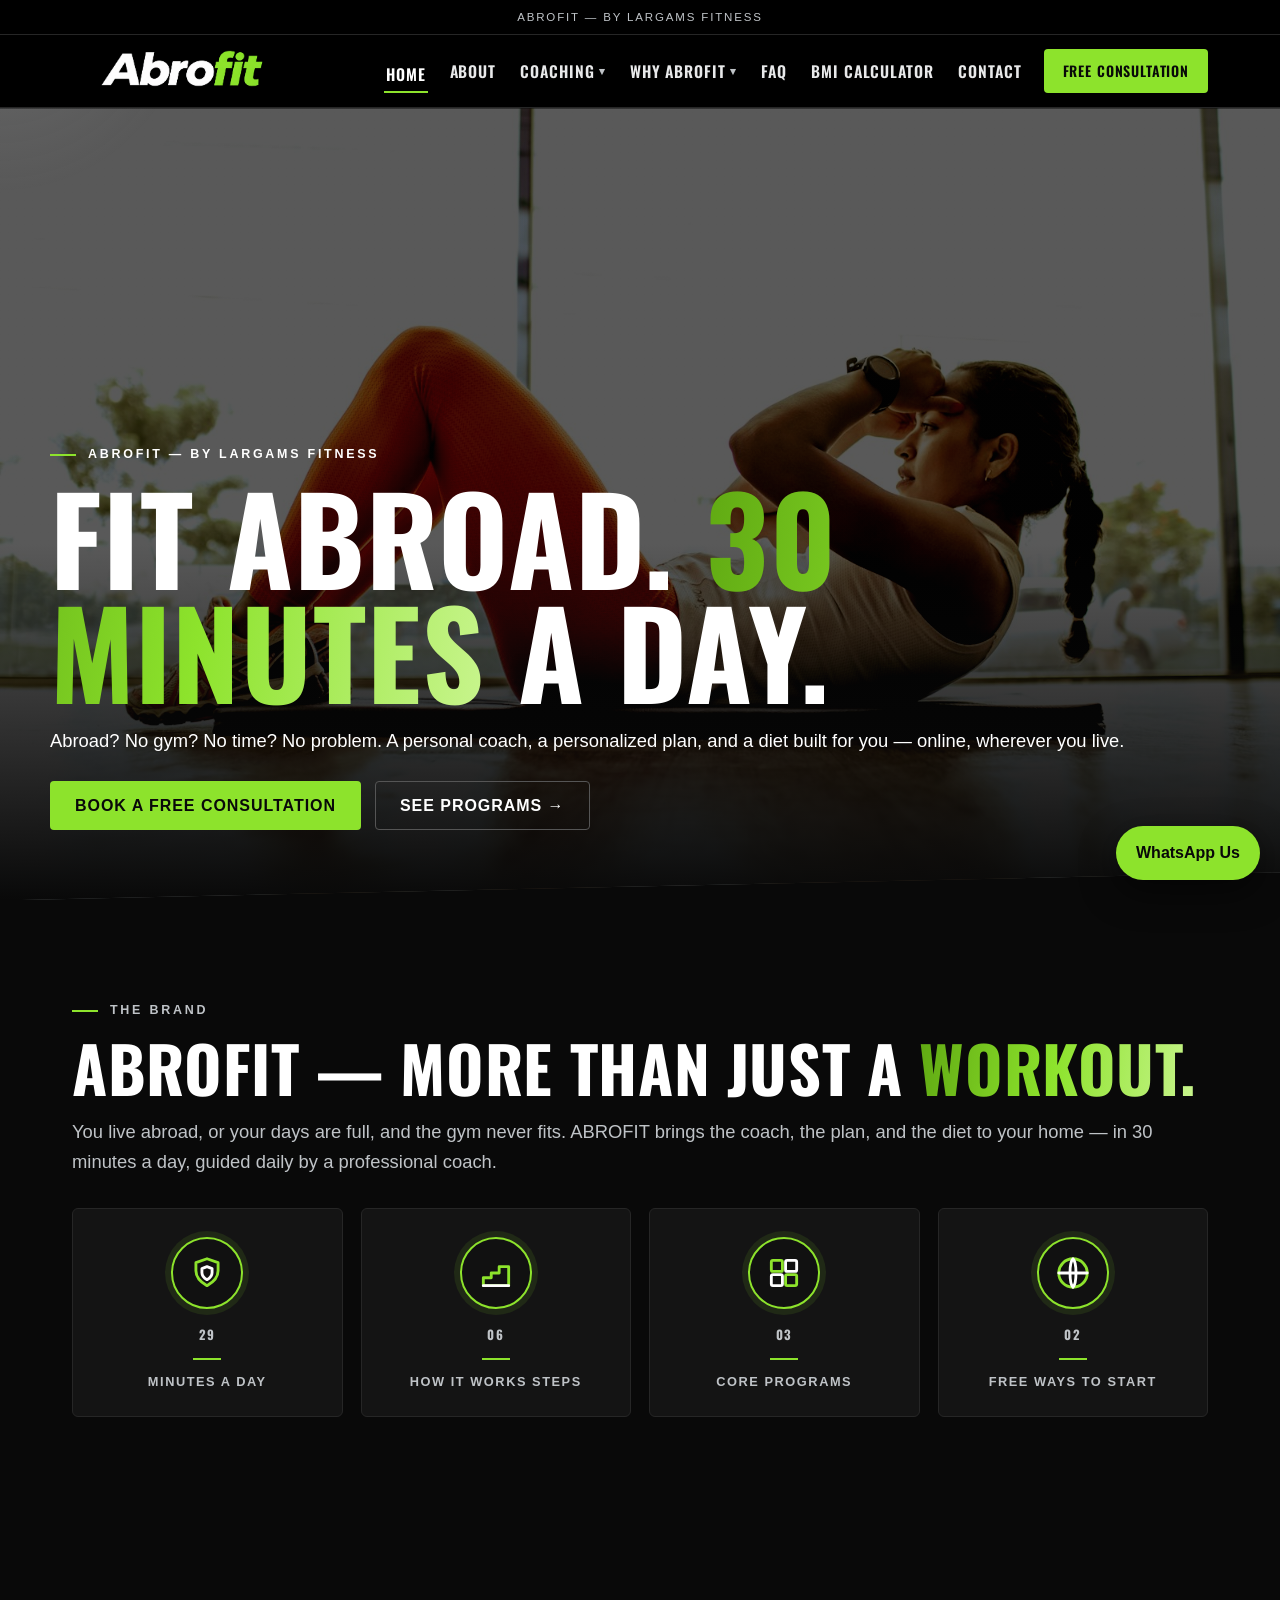
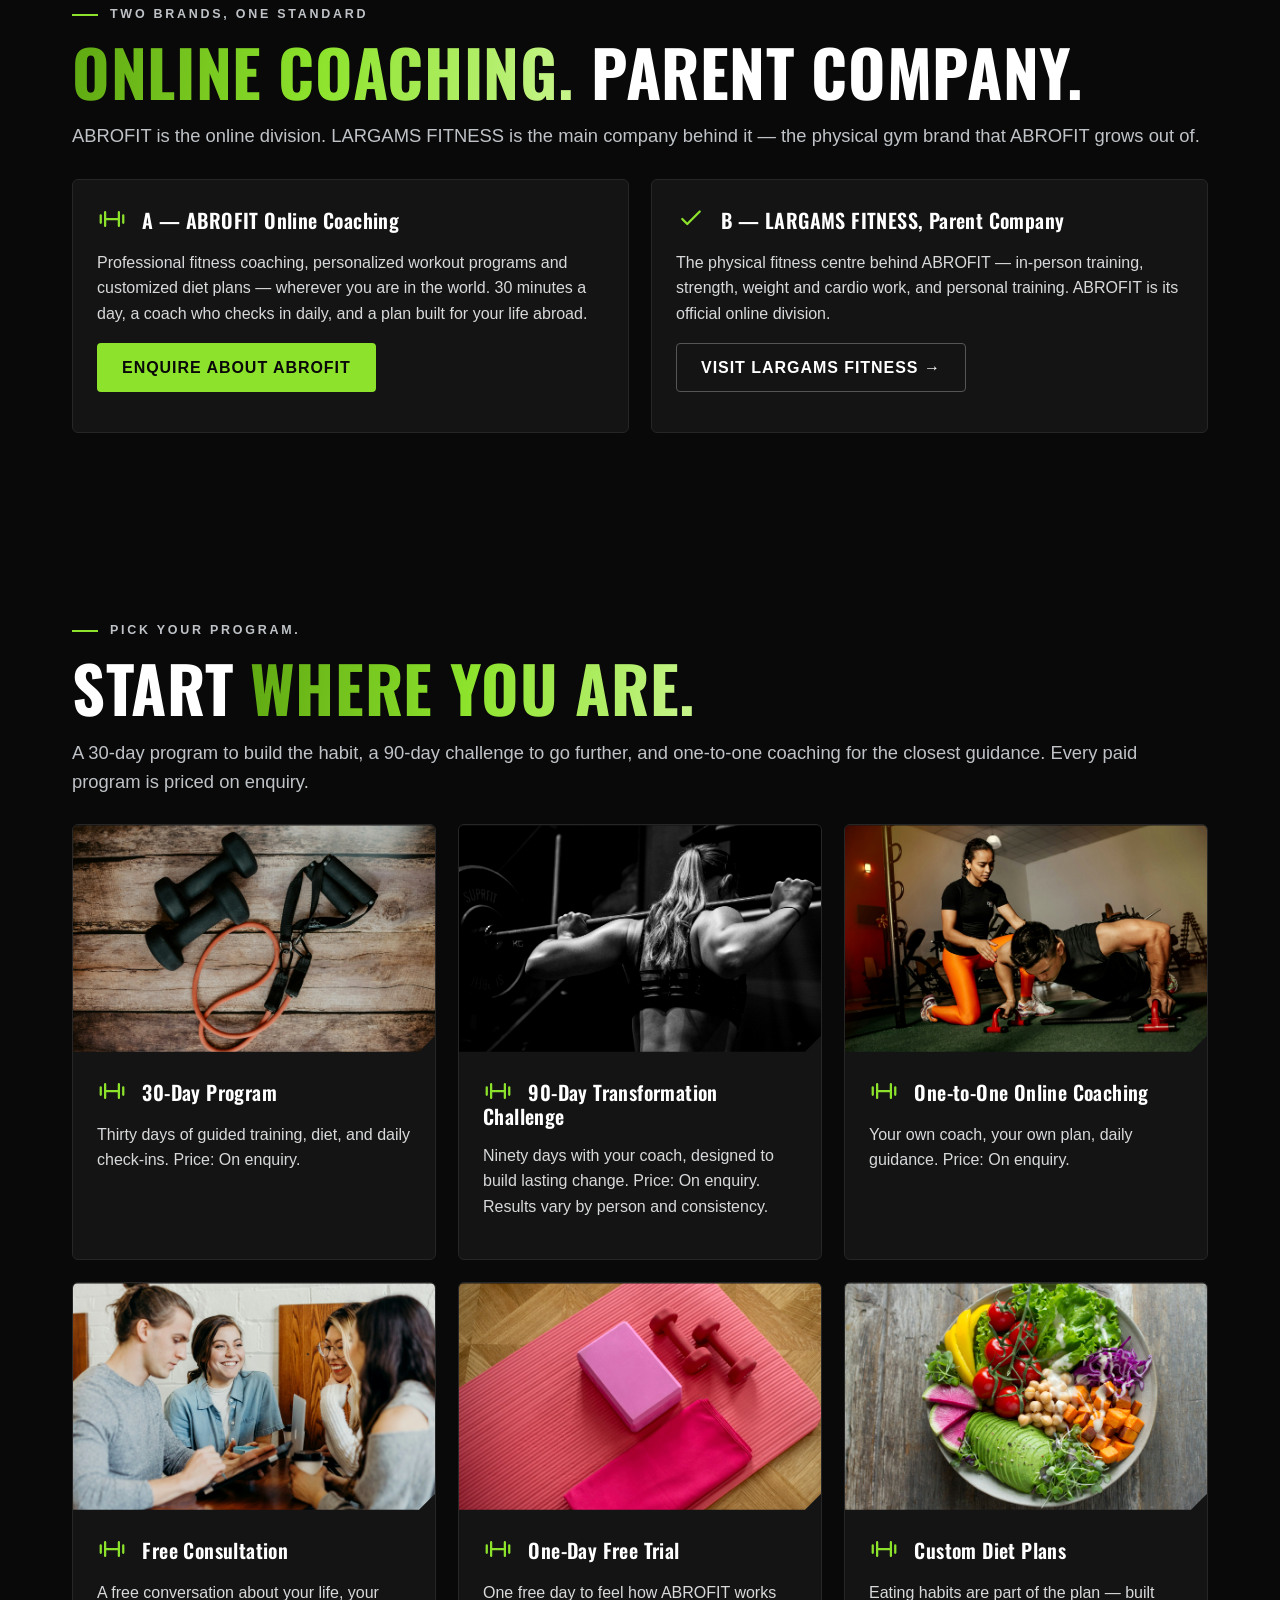
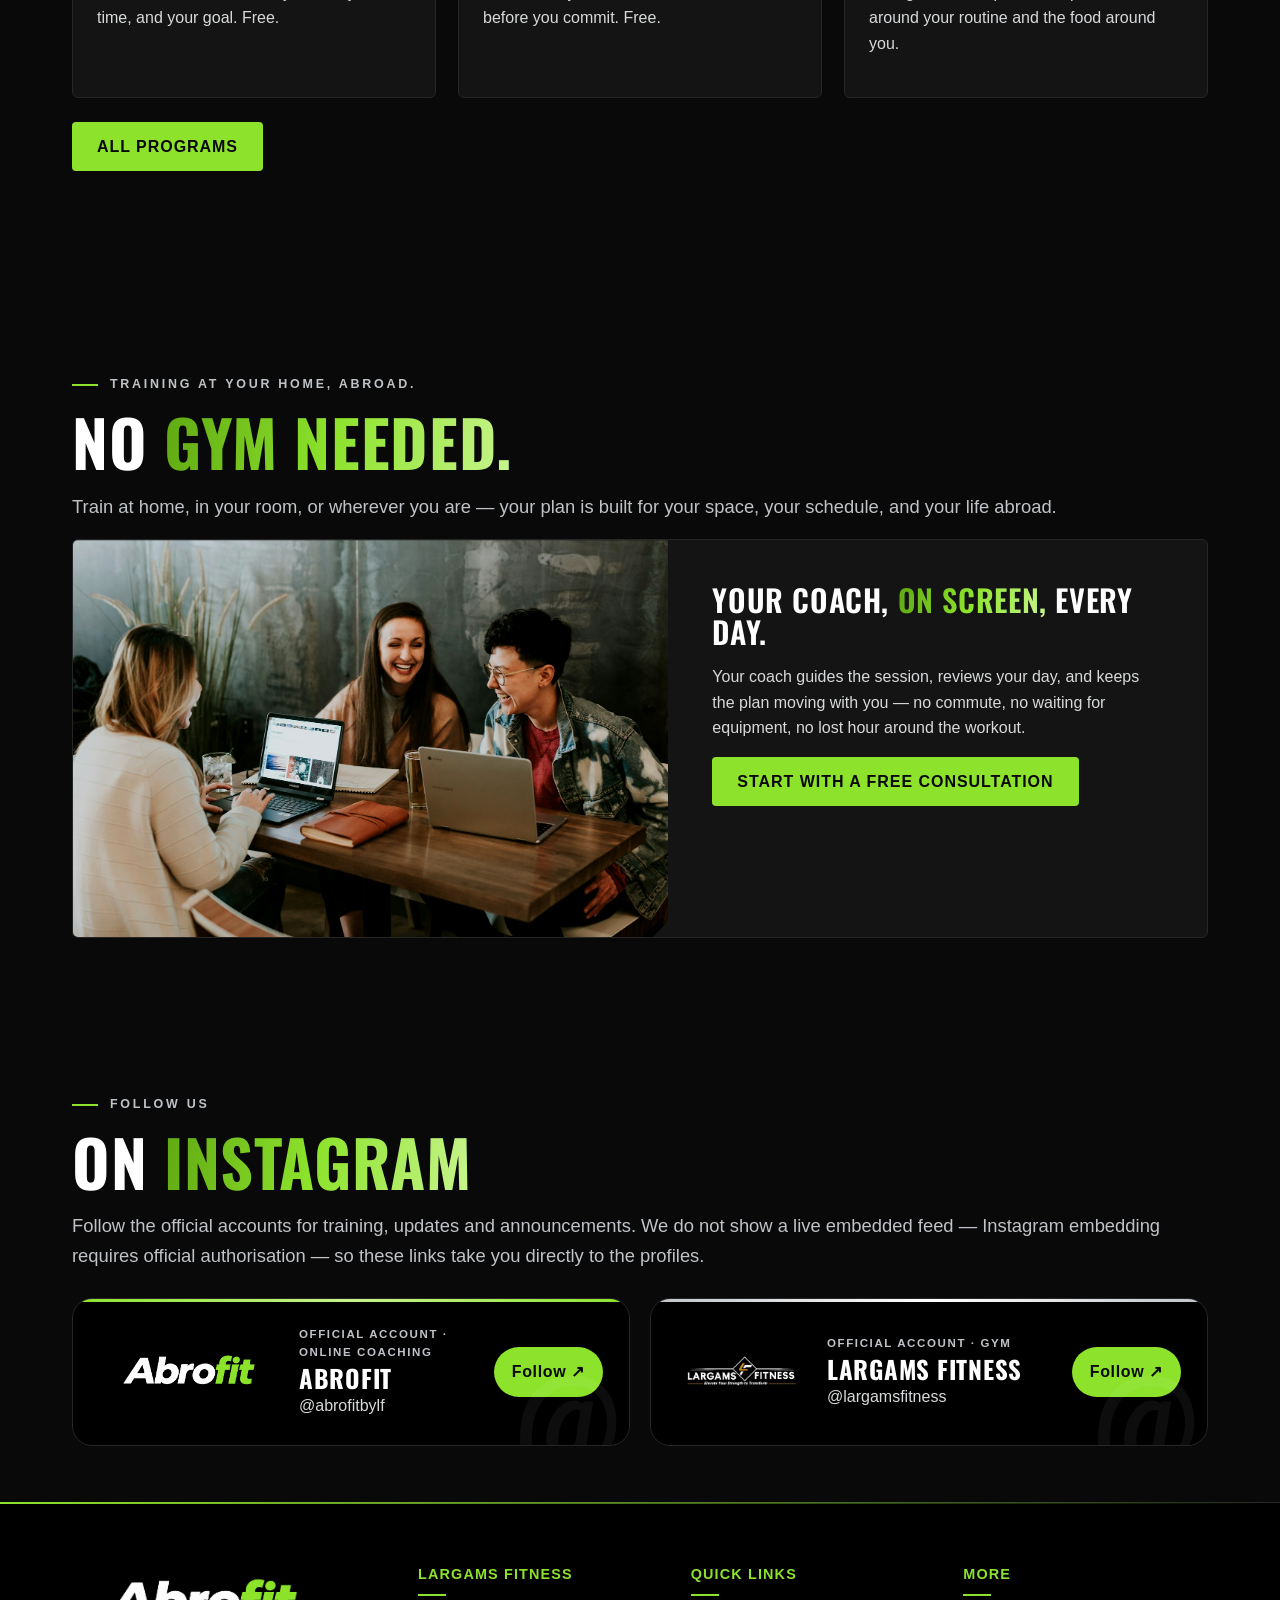
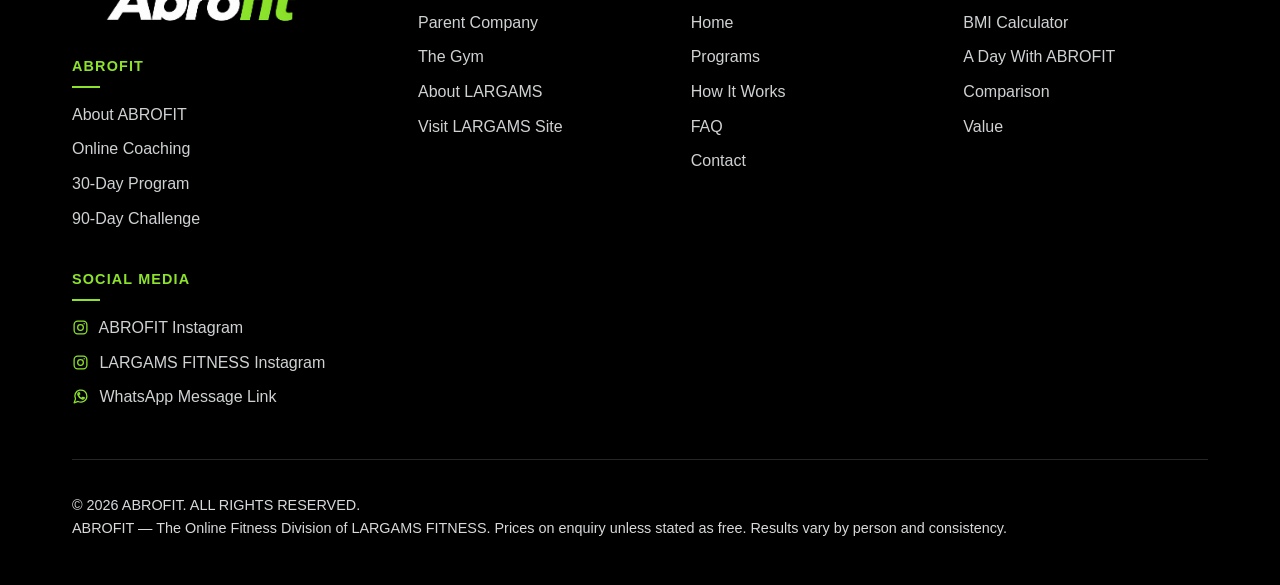
==== commit 7aec9d5e: "Phone sweep: readable gradient buttons, Instagram cards fit phones, nav drawer below header, cache-b" ====
--- a/index.html
+++ b/index.html
@@ -1,9 +1,9 @@
 <!doctype html><html lang="en"><head><meta charset="utf-8"><meta name="viewport" content="width=device-width,initial-scale=1">
 <title>ABROFIT — Online Fitness Coaching | ABROFIT by LARGAMS FITNESS</title><meta name="description" content="ABROFIT by LARGAMS FITNESS: online fitness coaching for people abroad and people with no time for a gym. 30 minutes a day, a personal coach, a diet plan built for you.">
 <link rel="canonical" href="https://dawoodshah2232-svg.github.io/abrofit/index.html"><meta property="og:title" content="ABROFIT — Online Fitness Coaching — ABROFIT"><meta property="og:description" content="ABROFIT by LARGAMS FITNESS: online fitness coaching for people abroad and people with no time for a gym. 30 minutes a day, a personal coach, a diet plan built for you."><meta property="og:type" content="website"><meta property="og:url" content="https://dawoodshah2232-svg.github.io/abrofit/index.html"><meta property="og:image" content="https://dawoodshah2232-svg.github.io/abrofit/assets/images/home-workout.jpg">
-<link rel="preconnect" href="https://fonts.googleapis.com"><link rel="preconnect" href="https://fonts.gstatic.com" crossorigin><link href="https://fonts.googleapis.com/css2?family=Oswald:wght@500;600;700&display=swap" rel="stylesheet"><link rel="icon" type="image/png" href="assets/logo-abrofit-clear.png"><link rel="stylesheet" href="assets/style.css">
+<link rel="preconnect" href="https://fonts.googleapis.com"><link rel="preconnect" href="https://fonts.gstatic.com" crossorigin><link href="https://fonts.googleapis.com/css2?family=Oswald:wght@500;600;700&display=swap" rel="stylesheet"><link rel="icon" type="image/png" href="assets/logo-abrofit-clear.png"><link rel="stylesheet" href="assets/style.css?v=20261104c">
 <script type="application/ld+json">{"@context":"https://schema.org","@type":"Organization","name":"ABROFIT","url":"https://dawoodshah2232-svg.github.io/abrofit/","parentOrganization":{"@type":"Organization","name":"LARGAMS FITNESS","url":"https://dawoodshah2232-svg.github.io/largams-fitness/"},"sameAs":["https://www.instagram.com/abrofitbylf","https://www.instagram.com/largamsfitness"],"description":"ABROFIT is the online fitness division of LARGAMS FITNESS: personalized online coaching, workout plans and diet plans for people worldwide."}</script></head><body><a class="skip" href="#main">Skip to content</a><div class="spotlight" aria-hidden="true"></div>
 <header class="site-header"><div class="parent-strip"><div class="wrap">ABROFIT &mdash; by LARGAMS FITNESS</div></div><div class="wrap nav-inner"><a class="logo" href="index.html"><img class="site-logo" src="assets/logo-abrofit-clear.png" alt="ABROFIT — by LARGAMS FITNESS"></a><button class="hamburger" aria-label="Open menu" aria-expanded="false">&#9776;</button><nav class="main-nav"><a href="index.html" class="active" aria-current="page">Home</a><a href="about.html">About</a><div class="drop"><a aria-haspopup="true" href="how-it-works.html" class="">Coaching <span class="caret" aria-hidden="true">▾</span></a><button class="drop-toggle" type="button" aria-expanded="false" aria-label="Show Coaching submenu">▾</button><div class="drop-menu"><a href="how-it-works.html">How It Works</a><a href="programs.html">Programs</a><a href="a-day.html">A Day With ABROFIT</a></div></div><div class="drop"><a aria-haspopup="true" href="why-it-matters.html" class="">Why ABROFIT <span class="caret" aria-hidden="true">▾</span></a><button class="drop-toggle" type="button" aria-expanded="false" aria-label="Show Why ABROFIT submenu">▾</button><div class="drop-menu"><a href="why-it-matters.html">Why It Matters</a><a href="comparison.html">Comparison</a><a href="value.html">Value</a></div></div><a href="faq.html">FAQ</a><a href="calculator.html">BMI Calculator</a><a href="contact.html">Contact</a><a class="btn small" href="https://wa.me/918137008663?text=Hi%20ABROFIT%2C%20I%20would%20like%20a%20free%20consultation.%20Please%20share%20the%20details.">Free Consultation</a></nav></div></header><main id="main"><section class="hero"><img class="bg" src="assets/images/home-workout.jpg" alt="Woman doing a home workout on a mat"><div class="wrap hero-inner"><p class="kicker">ABROFIT &mdash; by LARGAMS FITNESS</p><h1 class="hero-title">Fit Abroad. <span class='green-word'>30 Minutes</span> A Day.</h1><p class="lead">Abroad? No gym? No time? No problem. A personal coach, a personalized plan, and a diet built for you &mdash; online, wherever you live.</p><div class="btns"><a class="btn" href="https://wa.me/918137008663?text=Hi%20ABROFIT%2C%20I%20would%20like%20a%20free%20consultation.%20Please%20share%20the%20details.">Book A Free Consultation</a><a class="btn ghost" href="programs.html">See Programs &rarr;</a></div></div></section><section class="section"><div class="wrap"><p class="kicker reveal">The Brand</p><h2 class="reveal">ABROFIT &mdash; More Than Just A <span class='green-word'>Workout.</span></h2><p class="lead reveal">You live abroad, or your days are full, and the gym never fits. ABROFIT brings the coach, the plan, and the diet to your home &mdash; in 30 minutes a day, guided daily by a professional coach.</p><div class="stats" style="margin-top:32px"><div class="stat"><div class="stat-icon" aria-hidden="true"><svg class="ic-badge-svg" viewBox="0 0 24 24" fill="none" stroke-width="1.8" stroke-linecap="round" stroke-linejoin="round" aria-hidden="true"><path stroke="#8DE32C" d="M12 3l7 2.5v5c0 4.2-3 7.2-7 9.5-4-2.3-7-5.3-7-9.5v-5z"/><path stroke="#FFFFFF" d="M12 8l3.2 1.2v2.6c0 2-1.4 3.4-3.2 4.4-1.8-1-3.2-2.4-3.2-4.4V9.2z"/></svg></div><b><span data-count="30">00</span></b><span class="stat-rule" aria-hidden="true"></span><span>Minutes A Day</span></div><div class="stat"><div class="stat-icon" aria-hidden="true"><svg class="ic-badge-svg" viewBox="0 0 24 24" fill="none" stroke-width="1.8" stroke-linecap="round" stroke-linejoin="round" aria-hidden="true"><path stroke="#8DE32C" d="M4 20v-5h5v-3h5V8h6v12H4z"/><path stroke="#FFFFFF" d="M4 20h16"/></svg></div><b><span data-count="6">00</span></b><span class="stat-rule" aria-hidden="true"></span><span>How It Works Steps</span></div><div class="stat"><div class="stat-icon" aria-hidden="true"><svg class="ic-badge-svg" viewBox="0 0 24 24" fill="none" stroke-width="1.8" stroke-linecap="round" stroke-linejoin="round" aria-hidden="true"><rect stroke="#8DE32C" x="4" y="4" width="7" height="7" rx="1"/><rect stroke="#FFFFFF" x="13" y="4" width="7" height="7" rx="1"/><rect stroke="#FFFFFF" x="4" y="13" width="7" height="7" rx="1"/><rect stroke="#8DE32C" x="13" y="13" width="7" height="7" rx="1"/></svg></div><b><span data-count="3">00</span></b><span class="stat-rule" aria-hidden="true"></span><span>Core Programs</span></div><div class="stat"><div class="stat-icon" aria-hidden="true"><svg class="ic-badge-svg" viewBox="0 0 24 24" fill="none" stroke-width="1.8" stroke-linecap="round" stroke-linejoin="round" aria-hidden="true"><circle stroke="#8DE32C" cx="12" cy="12" r="9" fill="none"/><path stroke="#FFFFFF" d="M3 12h18"/><path stroke="#FFFFFF" d="M12 3c2.5 2.5 2.5 15.5 0 18-2.5-2.5-2.5-15.5 0-18z"/></svg></div><b><span data-count="2">00</span></b><span class="stat-rule" aria-hidden="true"></span><span>Free Ways To Start</span></div></div></div></section><section class="section"><div class="wrap"><p class="kicker reveal">Two Brands, One Standard</p><h2 class="reveal"><span class='green-word'>Online Coaching.</span> Parent Company.</h2><p class="lead reveal">ABROFIT is the online division. LARGAMS FITNESS is the main company behind it &mdash; the physical gym brand that ABROFIT grows out of.</p><div class="grid two" style="margin-top:28px"><div class="card reveal"><div class="card-body"><h3><svg class="ic" viewBox="0 0 24 24" fill="none" stroke="currentColor" stroke-width="1.8" stroke-linecap="round" stroke-linejoin="round" aria-hidden="true"><path d="M6.5 6.5v11M17.5 6.5v11M3 9v6M21 9v6M6.5 12h11"/></svg> A &mdash; ABROFIT Online Coaching</h3><p>Professional fitness coaching, personalized workout programs and customized diet plans &mdash; wherever you are in the world. 30 minutes a day, a coach who checks in daily, and a plan built for your life abroad.</p><p><a class="btn" href="https://wa.me/918137008663?text=Hi%20ABROFIT%2C%20I%20am%20interested%20in%20your%20online%20fitness%20coaching%20programs.%20Please%20share%20the%20details.">Enquire About ABROFIT</a></p></div></div><div class="card reveal" style="--d:.08s"><div class="card-body"><h3><svg class="ic" viewBox="0 0 24 24" fill="none" stroke="currentColor" stroke-width="1.8" stroke-linecap="round" stroke-linejoin="round" aria-hidden="true"><path d="M5 12l4 4L19 6"/></svg> B &mdash; LARGAMS FITNESS, Parent Company</h3><p>The physical fitness centre behind ABROFIT &mdash; in-person training, strength, weight and cardio work, and personal training. ABROFIT is its official online division.</p><p><a class="btn ghost" href="https://dawoodshah2232-svg.github.io/largams-fitness/">Visit LARGAMS FITNESS &rarr;</a></p></div></div></div></div></section><section class="section"><div class="wrap"><p class="kicker reveal">Pick Your Program.</p><h2 class="reveal">Start <span class='green-word'>Where You Are.</span></h2><p class="lead reveal">A 30-day program to build the habit, a 90-day challenge to go further, and one-to-one coaching for the closest guidance. Every paid program is priced on enquiry.</p><div class="grid three" style="margin-top:28px"><div class="card reveal" style="--d:.08s"><div class="media"><img loading="lazy" src="assets/images/home-dumbbells.jpg" alt="30-Day Program photo"></div><div class="card-body"><h3><svg class="ic" viewBox="0 0 24 24" fill="none" stroke="currentColor" stroke-width="1.8" stroke-linecap="round" stroke-linejoin="round" aria-hidden="true"><path d="M6.5 6.5v11M17.5 6.5v11M3 9v6M21 9v6M6.5 12h11"/></svg> 30-Day Program</h3><p>Thirty days of guided training, diet, and daily check-ins. Price: On enquiry.</p></div></div><div class="card reveal" style="--d:.08s"><div class="media"><img loading="lazy" src="assets/images/challenge.jpg" alt="90-Day Transformation Challenge photo"></div><div class="card-body"><h3><svg class="ic" viewBox="0 0 24 24" fill="none" stroke="currentColor" stroke-width="1.8" stroke-linecap="round" stroke-linejoin="round" aria-hidden="true"><path d="M6.5 6.5v11M17.5 6.5v11M3 9v6M21 9v6M6.5 12h11"/></svg> 90-Day Transformation Challenge</h3><p>Ninety days with your coach, designed to build lasting change. Price: On enquiry. Results vary by person and consistency.</p></div></div><div class="card reveal" style="--d:.08s"><div class="media"><img loading="lazy" src="assets/images/coach-one-to-one.jpg" alt="One-to-One Online Coaching photo"></div><div class="card-body"><h3><svg class="ic" viewBox="0 0 24 24" fill="none" stroke="currentColor" stroke-width="1.8" stroke-linecap="round" stroke-linejoin="round" aria-hidden="true"><path d="M6.5 6.5v11M17.5 6.5v11M3 9v6M21 9v6M6.5 12h11"/></svg> One-to-One Online Coaching</h3><p>Your own coach, your own plan, daily guidance. Price: On enquiry.</p></div></div><div class="card reveal" style="--d:.08s"><div class="media"><img loading="lazy" src="assets/images/talk.jpg" alt="Free Consultation photo"></div><div class="card-body"><h3><svg class="ic" viewBox="0 0 24 24" fill="none" stroke="currentColor" stroke-width="1.8" stroke-linecap="round" stroke-linejoin="round" aria-hidden="true"><path d="M6.5 6.5v11M17.5 6.5v11M3 9v6M21 9v6M6.5 12h11"/></svg> Free Consultation</h3><p>A free conversation about your life, your time, and your goal. Free.</p></div></div><div class="card reveal" style="--d:.08s"><div class="media"><img loading="lazy" src="assets/images/trial-kit.jpg" alt="One-Day Free Trial photo"></div><div class="card-body"><h3><svg class="ic" viewBox="0 0 24 24" fill="none" stroke="currentColor" stroke-width="1.8" stroke-linecap="round" stroke-linejoin="round" aria-hidden="true"><path d="M6.5 6.5v11M17.5 6.5v11M3 9v6M21 9v6M6.5 12h11"/></svg> One-Day Free Trial</h3><p>One free day to feel how ABROFIT works before you commit. Free.</p></div></div><div class="card reveal" style="--d:.08s"><div class="media"><img loading="lazy" src="assets/images/diet-bowl.jpg" alt="Custom Diet Plans photo"></div><div class="card-body"><h3><svg class="ic" viewBox="0 0 24 24" fill="none" stroke="currentColor" stroke-width="1.8" stroke-linecap="round" stroke-linejoin="round" aria-hidden="true"><path d="M6.5 6.5v11M17.5 6.5v11M3 9v6M21 9v6M6.5 12h11"/></svg> Custom Diet Plans</h3><p>Eating habits are part of the plan &mdash; built around your routine and the food around you.</p></div></div></div><p class="reveal" style="margin-top:24px"><a class="btn" href="programs.html">All Programs</a></p></div></section><section class="section"><div class="wrap"><p class="kicker reveal">Training At Your Home, Abroad.</p><h2 class="reveal">No <span class='green-word'>Gym Needed.</span></h2><p class="lead reveal">Train at home, in your room, or wherever you are &mdash; your plan is built for your space, your schedule, and your life abroad.</p><div class="split reveal"><div class="media"><img loading="lazy" src="assets/images/plan-together.jpg" alt="People reviewing a plan together on laptops"></div><div class="split-body"><h3>Your Coach, <span class='green-word'>On Screen,</span> Every Day.</h3><p>Your coach guides the session, reviews your day, and keeps the plan moving with you &mdash; no commute, no waiting for equipment, no lost hour around the workout.</p><p><a class="btn" href="https://wa.me/918137008663?text=Hi%20ABROFIT%2C%20I%20would%20like%20a%20free%20consultation.%20Please%20share%20the%20details.">Start With A Free Consultation</a></p></div></div></div></section><section class="section tight"><div class="wrap"><p class="kicker reveal">Follow Us</p><h2 class="reveal">On <span class='green-word'>Instagram</span></h2><p class="lead reveal">Follow the official accounts for training, updates and announcements. We do not show a live embedded feed &mdash; Instagram embedding requires official authorisation &mdash; so these links take you directly to the profiles.</p><div class="insta-grid"><a class="insta-card reveal" href="https://www.instagram.com/abrofitbylf"><img class="insta-brand-abro" src="assets/logo-abrofit-clear.png" alt="ABROFIT logo"><div class="insta-text"><span class="insta-tag">Official account &middot; Online coaching</span><span class="insta-name">ABROFIT</span><span class="insta-handle">@abrofitbylf</span></div><span class="insta-cta">Follow <span class="insta-arrow">&nearr;</span></span><span class="insta-watermark" aria-hidden="true">@</span></a>
 <a class="insta-card insta-silver reveal" style="--d:.08s" href="https://www.instagram.com/largamsfitness"><img class="insta-brand" src="assets/logo-largams-clear.png" alt="LARGAMS FITNESS logo"><div class="insta-text"><span class="insta-tag">Official account &middot; Gym</span><span class="insta-name">LARGAMS FITNESS</span><span class="insta-handle">@largamsfitness</span></div><span class="insta-cta">Follow <span class="insta-arrow">&nearr;</span></span><span class="insta-watermark" aria-hidden="true">@</span></a></div></div></section></main><footer><div class="wrap"><div class="foot-grid"><div><img class="footer-logo" src="assets/logo-abrofit-clear.png" alt="ABROFIT logo"><h4>ABROFIT</h4><ul><li><a href="about.html">About ABROFIT</a></li><li><a href="programs.html">Online Coaching</a></li><li><a href="programs.html">30-Day Program</a></li><li><a href="programs.html">90-Day Challenge</a></li></ul></div><div><h4>LARGAMS FITNESS</h4><ul><li><a href="https://dawoodshah2232-svg.github.io/largams-fitness/">Parent Company</a></li><li><a href="https://dawoodshah2232-svg.github.io/largams-fitness/gym.html">The Gym</a></li><li><a href="https://dawoodshah2232-svg.github.io/largams-fitness/about.html">About LARGAMS</a></li><li><a href="https://dawoodshah2232-svg.github.io/largams-fitness/">Visit LARGAMS Site</a></li></ul></div><div><h4>Quick Links</h4><ul><li><a href="index.html">Home</a></li><li><a href="programs.html">Programs</a></li><li><a href="how-it-works.html">How It Works</a></li><li><a href="faq.html">FAQ</a></li><li><a href="contact.html">Contact</a></li></ul></div><div><h4>More</h4><ul><li><a href="calculator.html">BMI Calculator</a></li><li><a href="a-day.html">A Day With ABROFIT</a></li><li><a href="comparison.html">Comparison</a></li><li><a href="value.html">Value</a></li></ul></div><div><h4>Social Media</h4><ul><li><a href="https://www.instagram.com/abrofitbylf"><svg class="ic" viewBox="0 0 24 24" fill="none" stroke="currentColor" stroke-width="1.8" stroke-linecap="round" stroke-linejoin="round" aria-hidden="true"><rect x="3" y="3" width="18" height="18" rx="5"/><circle cx="12" cy="12" r="4"/><circle cx="17.2" cy="6.8" r="1" fill="currentColor" stroke="none"/></svg> ABROFIT Instagram</a></li><li><a href="https://www.instagram.com/largamsfitness"><svg class="ic" viewBox="0 0 24 24" fill="none" stroke="currentColor" stroke-width="1.8" stroke-linecap="round" stroke-linejoin="round" aria-hidden="true"><rect x="3" y="3" width="18" height="18" rx="5"/><circle cx="12" cy="12" r="4"/><circle cx="17.2" cy="6.8" r="1" fill="currentColor" stroke="none"/></svg> LARGAMS FITNESS Instagram</a></li><li><a href="https://wa.me/message/2R23YX4M53E4C1"><svg class="ic" viewBox="0 0 24 24" fill="none" stroke="currentColor" stroke-width="1.8" stroke-linecap="round" stroke-linejoin="round" aria-hidden="true"><path d="M21 11.5a8.5 8.5 0 0 1-12.4 7.5L3 21l2-5.6A8.5 8.5 0 1 1 21 11.5z"/><path d="M9 9.5c.5 2.5 2.5 4.5 5 5l1.5-1.5 2 1c-.5 1.5-2 2-3.5 1.5C11 14.5 9.5 13 8.5 10c-.5-1.5 0-3 1.5-3.5l1 2z"/></svg> WhatsApp Message Link</a></li></ul></div></div><div class="foot-bottom"><p>&copy; <span id="year">2026</span> ABROFIT. ALL RIGHTS RESERVED.<br>ABROFIT &mdash; The Online Fitness Division of LARGAMS FITNESS. Prices on enquiry unless stated as free. Results vary by person and consistency.</p></div></div></footer>
 <a class="wa-float" href="https://wa.me/918137008663?text=Hi%20ABROFIT%2C%20I%20would%20like%20a%20free%20consultation.%20Please%20share%20the%20details."><span>WhatsApp Us</span></a>
-<script src="assets/config.js"></script><script src="assets/app.js"></script></body></html>+<script src="assets/config.js"></script><script src="assets/app.js?v=20261104c"></script></body></html>
--- a/assets/style.css
+++ b/assets/style.css
@@ -395,3 +395,21 @@
 .unit-toggle{display:flex;gap:18px;flex-wrap:wrap;margin:6px 0 4px}
 .unit-toggle label{display:flex;align-items:center;gap:8px;margin:0;font-weight:700;cursor:pointer}
 .unit-toggle input{width:auto}
+
+/* Button + Instagram fixes (Nov 4 phone sweep): bright-only gradient so black text
+   stays readable at every animation frame, solid green fallback under the gradient,
+   nav drawer below the full header, Instagram cards that cannot truncate on phones. */
+.btn{background-color:var(--green);background-image:linear-gradient(100deg,var(--green),#A8EC4F,var(--green-light),#A8EC4F,var(--green));background-size:200% auto;animation:greenRun 6s linear infinite;border-color:transparent}
+.main-nav a.btn,.main-nav a.btn.small{background-color:var(--green);background-image:linear-gradient(100deg,var(--green),#A8EC4F,var(--green-light),#A8EC4F,var(--green));background-size:200% auto;animation:greenRun 6s linear infinite;border-color:transparent}
+.insta-cta{background-color:var(--green);background-image:linear-gradient(100deg,var(--green),#A8EC4F,var(--green-light),#A8EC4F,var(--green));background-size:200% auto;animation:greenRun 6s linear infinite}
+.wa-float{background-color:var(--green);background-image:linear-gradient(100deg,var(--green),#A8EC4F,var(--green-light),#A8EC4F,var(--green));background-size:200% auto;animation:greenRun 6s linear infinite}
+.insta-brand-abro{width:180px}
+.insta-name,.insta-handle{overflow-wrap:anywhere}
+@media(max-width:1150px){.main-nav{top:100%}}
+@media(max-width:760px){
+  .insta-card{gap:14px;padding:20px}
+  .insta-brand-abro{width:150px;height:40px}
+  .insta-name{font-size:1.25rem}
+  .wa-float{right:12px;bottom:12px;padding:12px 16px}
+}
+@media(max-width:560px){.gauge-labels{font-size:.62rem}}
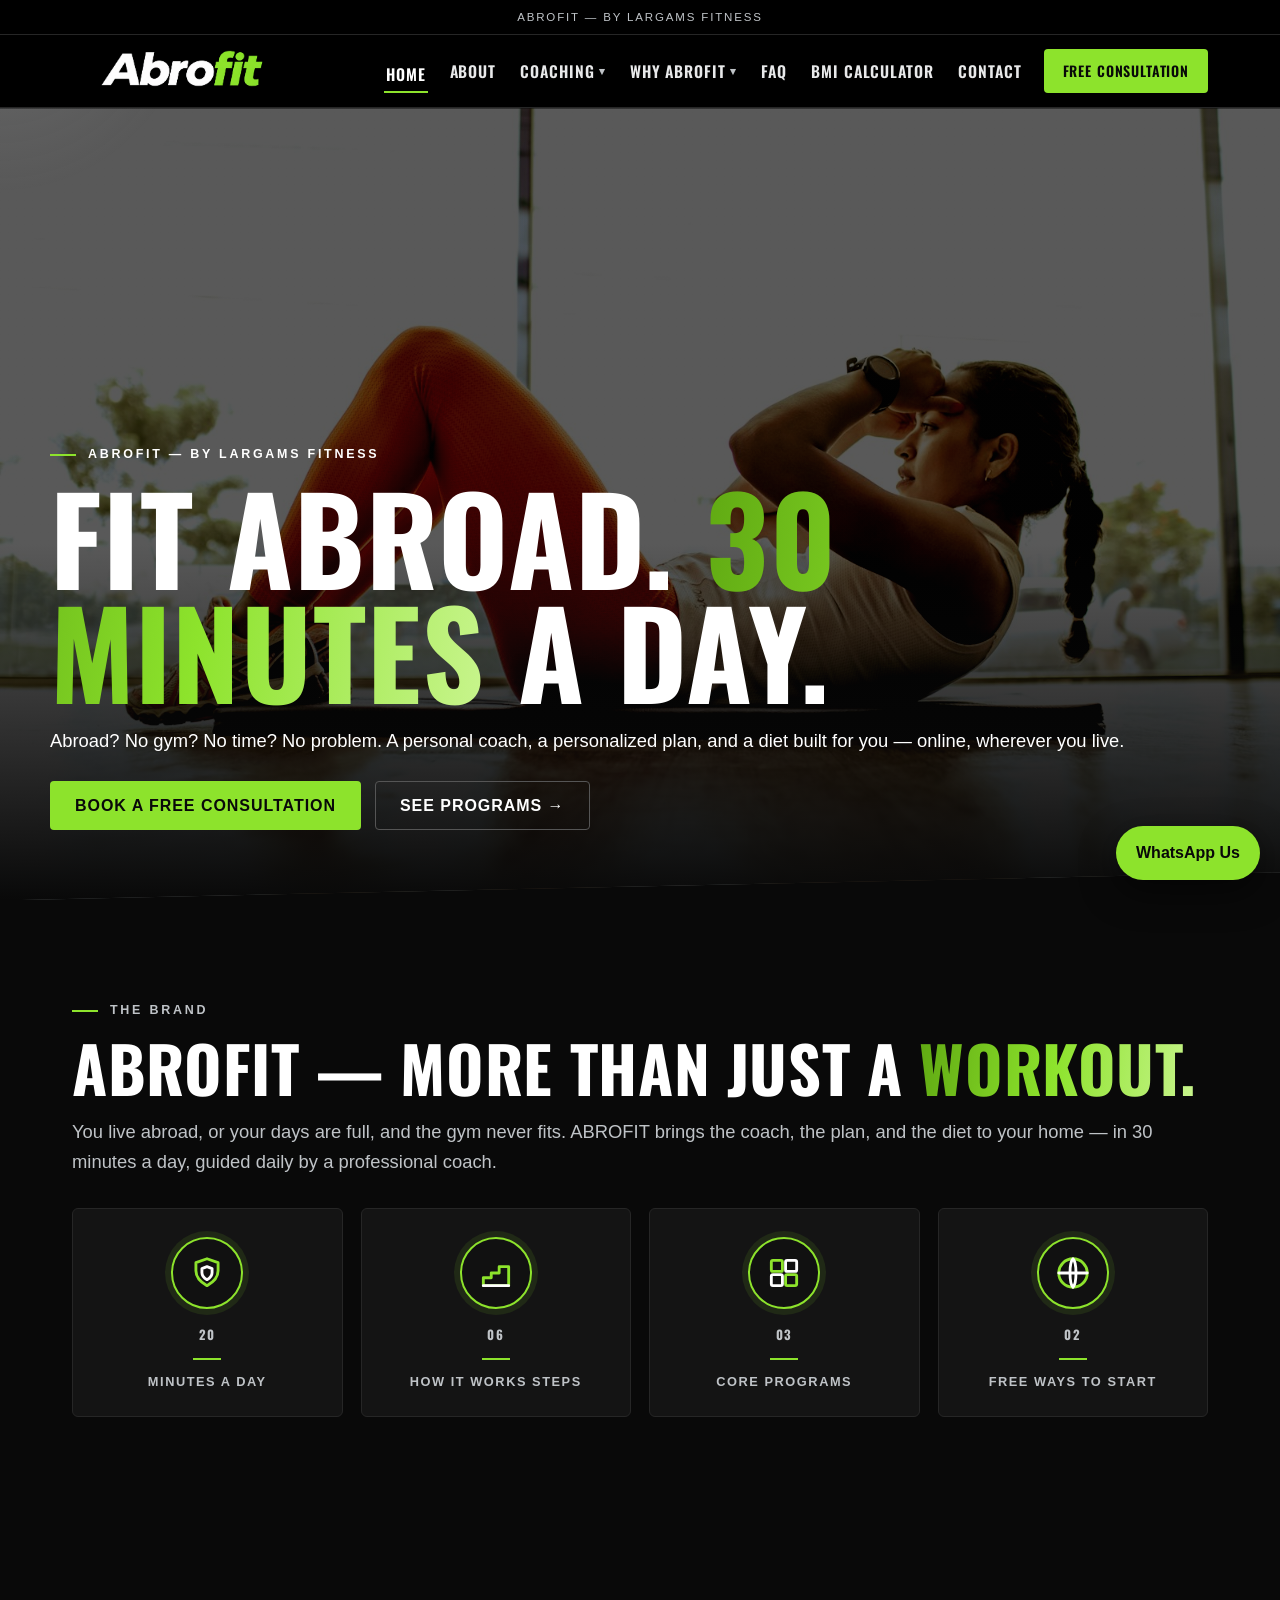
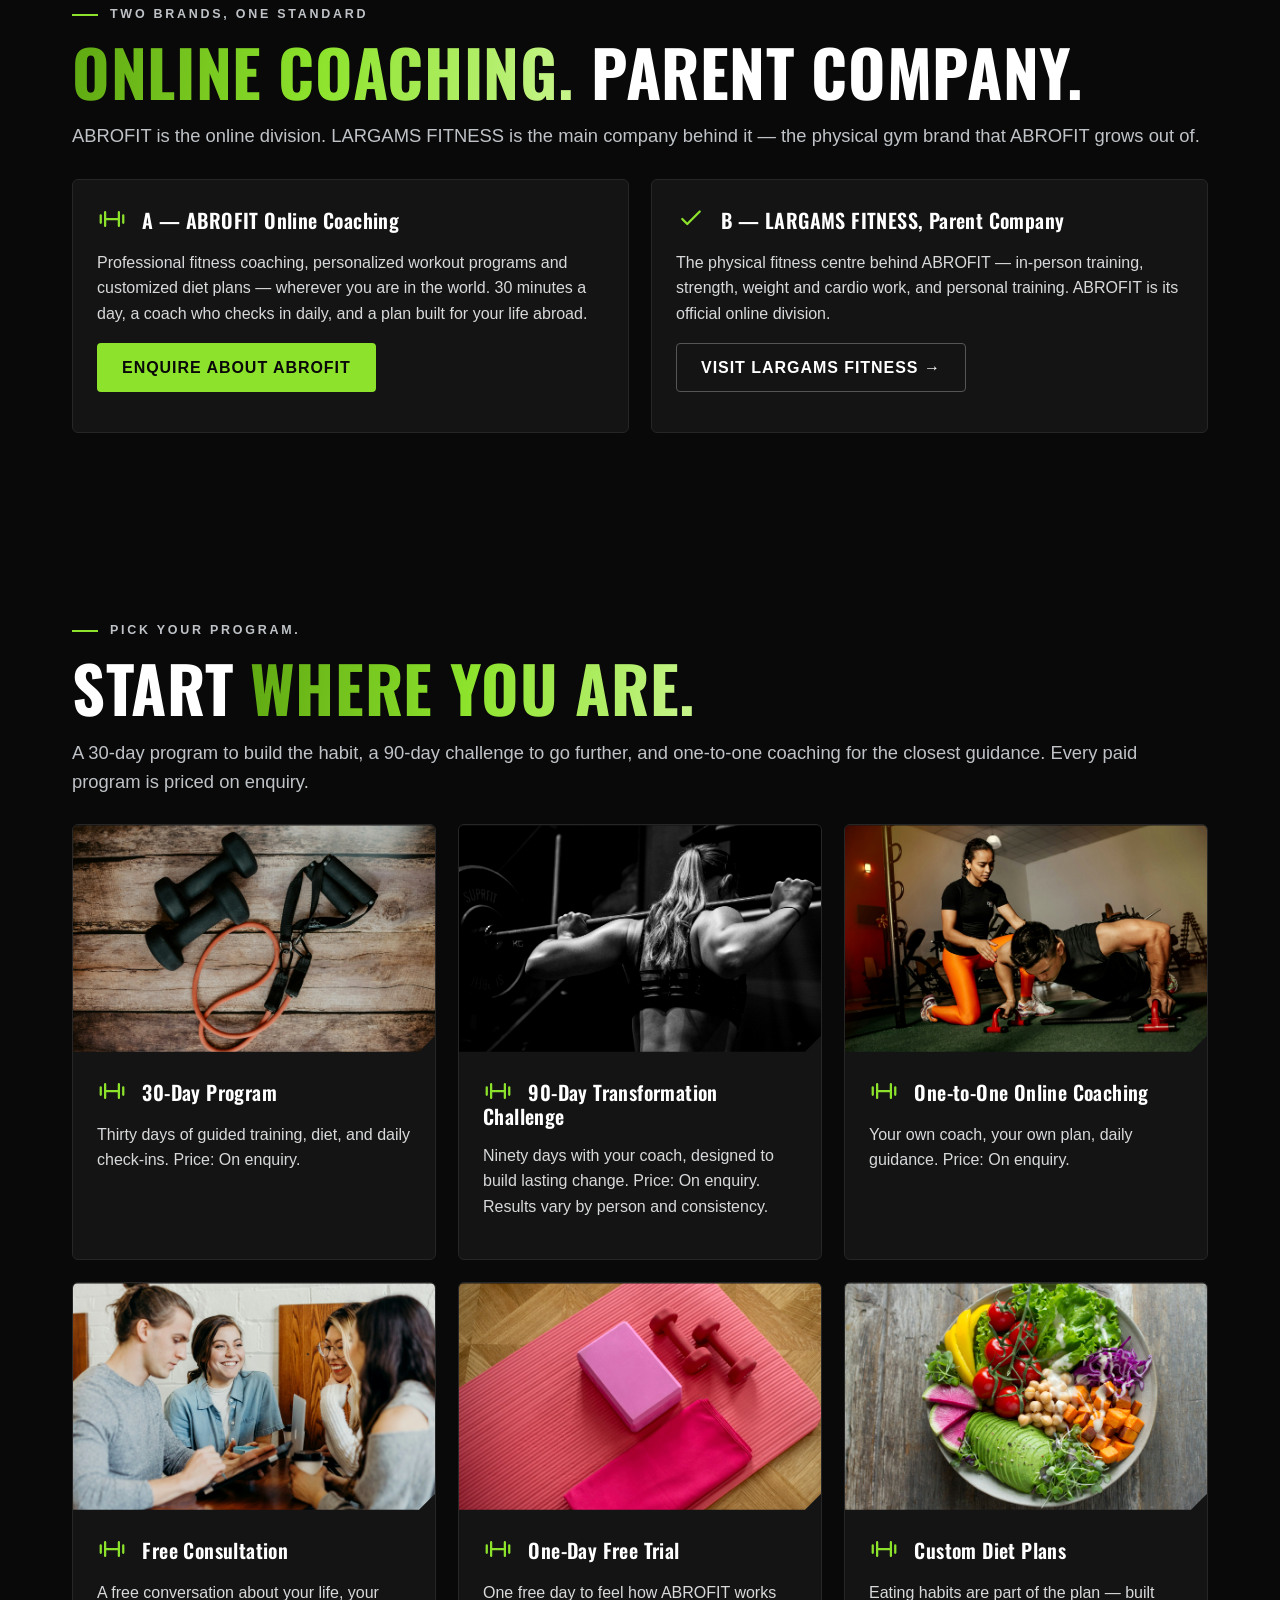
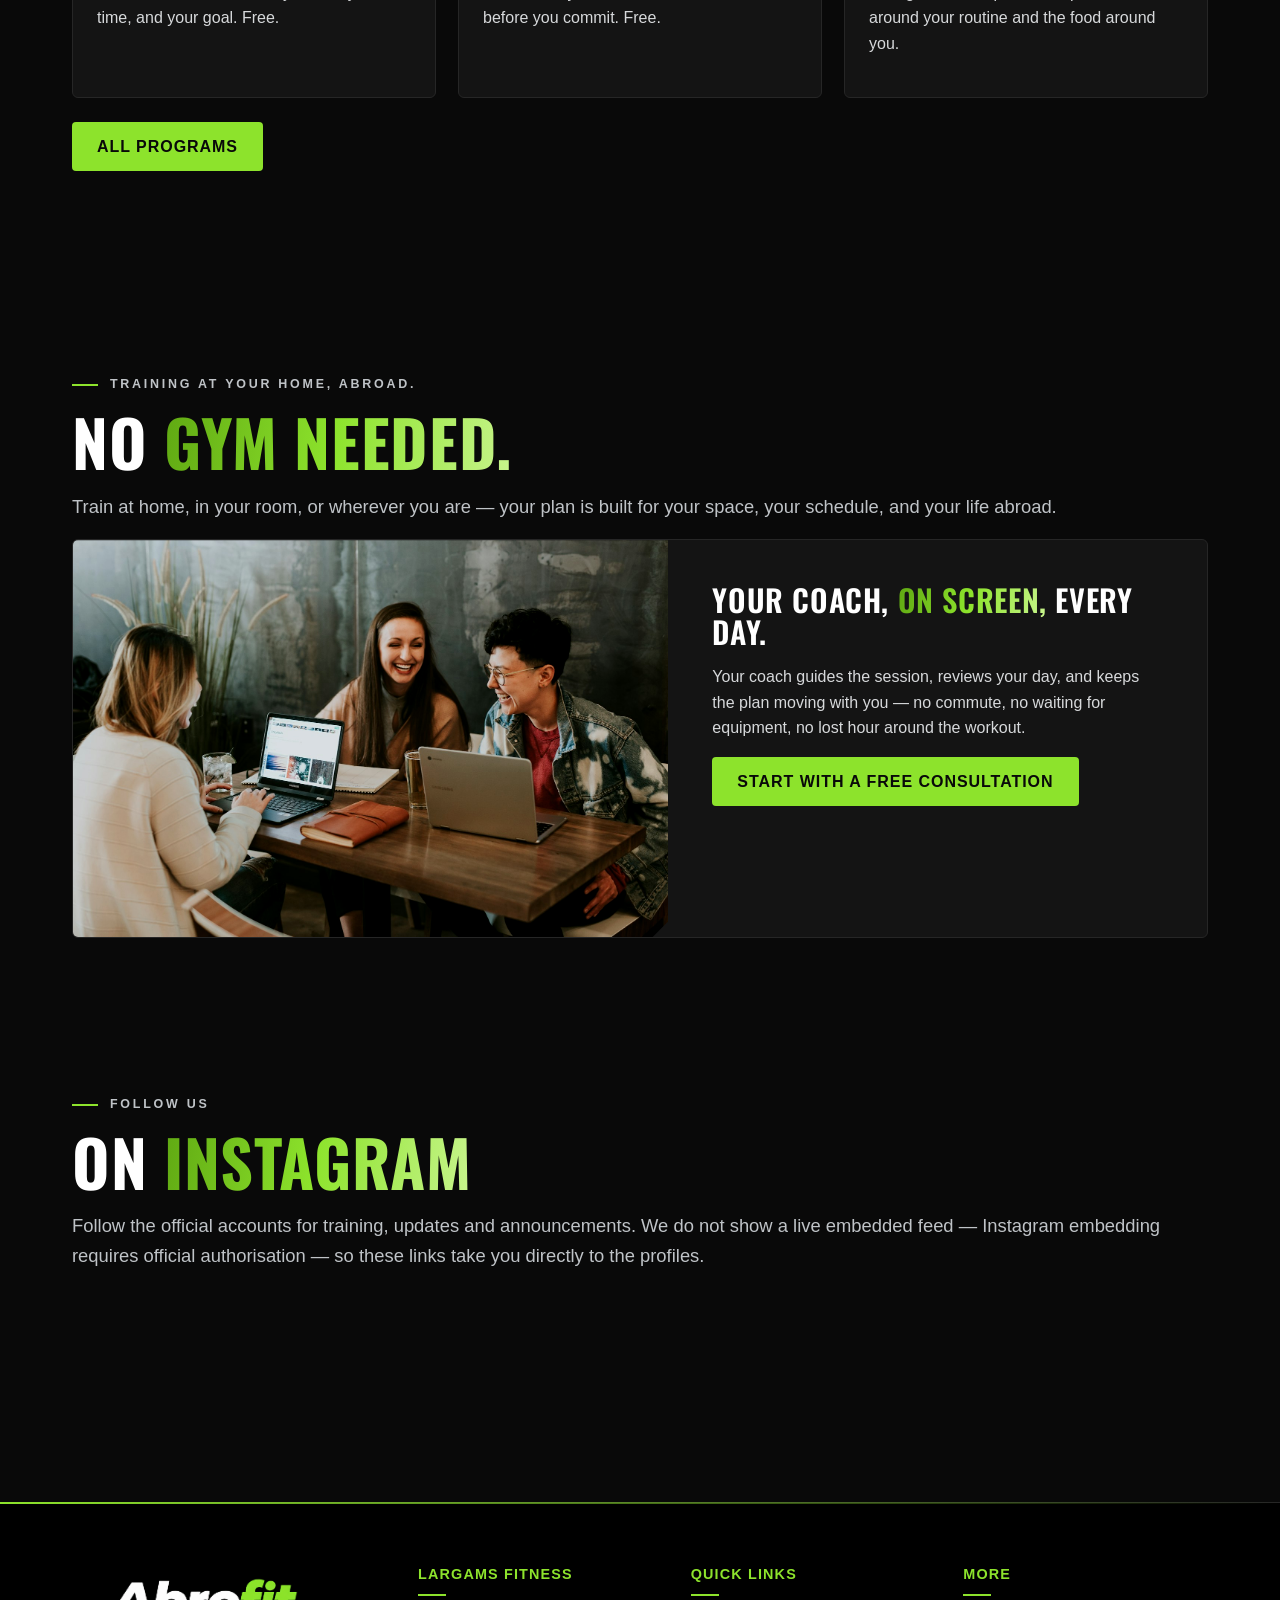
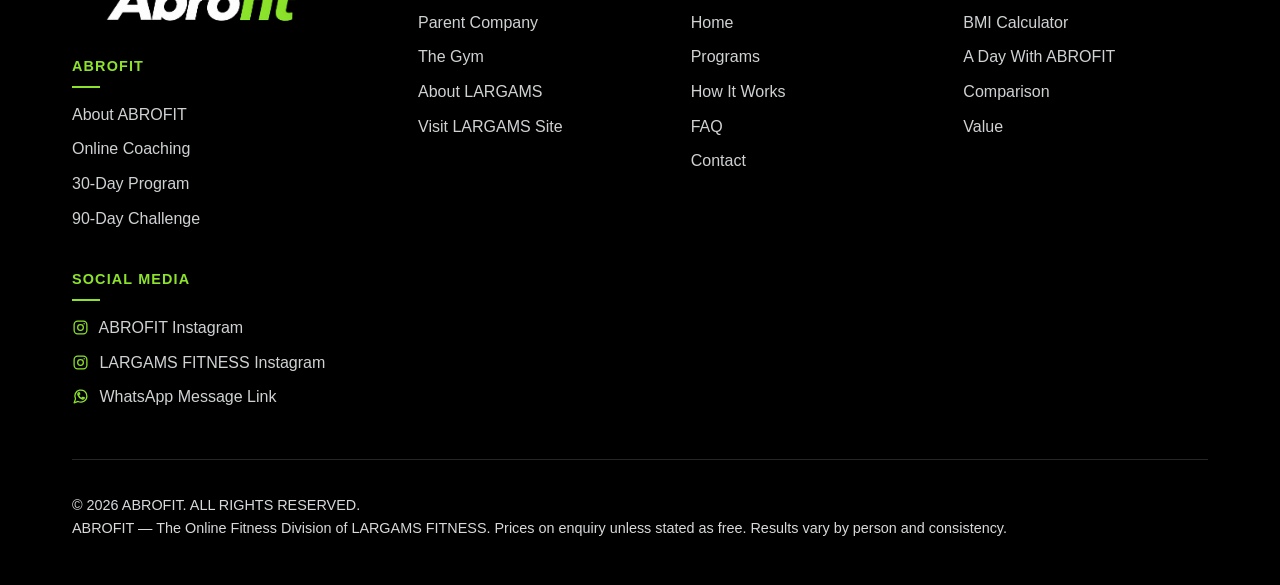
==== commit 60e0420b: "Direct Contact rows get green icons (WhatsApp, link, Instagram, location, clock) for clarity" ====
--- a/index.html
+++ b/index.html
@@ -1,9 +1,9 @@
 <!doctype html><html lang="en"><head><meta charset="utf-8"><meta name="viewport" content="width=device-width,initial-scale=1">
 <title>ABROFIT — Online Fitness Coaching | ABROFIT by LARGAMS FITNESS</title><meta name="description" content="ABROFIT by LARGAMS FITNESS: online fitness coaching for people abroad and people with no time for a gym. 30 minutes a day, a personal coach, a diet plan built for you.">
 <link rel="canonical" href="https://dawoodshah2232-svg.github.io/abrofit/index.html"><meta property="og:title" content="ABROFIT — Online Fitness Coaching — ABROFIT"><meta property="og:description" content="ABROFIT by LARGAMS FITNESS: online fitness coaching for people abroad and people with no time for a gym. 30 minutes a day, a personal coach, a diet plan built for you."><meta property="og:type" content="website"><meta property="og:url" content="https://dawoodshah2232-svg.github.io/abrofit/index.html"><meta property="og:image" content="https://dawoodshah2232-svg.github.io/abrofit/assets/images/home-workout.jpg">
-<link rel="preconnect" href="https://fonts.googleapis.com"><link rel="preconnect" href="https://fonts.gstatic.com" crossorigin><link href="https://fonts.googleapis.com/css2?family=Oswald:wght@500;600;700&display=swap" rel="stylesheet"><link rel="icon" type="image/png" href="assets/logo-abrofit-clear.png"><link rel="stylesheet" href="assets/style.css?v=20261104c">
+<link rel="preconnect" href="https://fonts.googleapis.com"><link rel="preconnect" href="https://fonts.gstatic.com" crossorigin><link href="https://fonts.googleapis.com/css2?family=Oswald:wght@500;600;700&display=swap" rel="stylesheet"><link rel="icon" type="image/png" href="assets/logo-abrofit-clear.png"><link rel="stylesheet" href="assets/style.css?v=20261104d">
 <script type="application/ld+json">{"@context":"https://schema.org","@type":"Organization","name":"ABROFIT","url":"https://dawoodshah2232-svg.github.io/abrofit/","parentOrganization":{"@type":"Organization","name":"LARGAMS FITNESS","url":"https://dawoodshah2232-svg.github.io/largams-fitness/"},"sameAs":["https://www.instagram.com/abrofitbylf","https://www.instagram.com/largamsfitness"],"description":"ABROFIT is the online fitness division of LARGAMS FITNESS: personalized online coaching, workout plans and diet plans for people worldwide."}</script></head><body><a class="skip" href="#main">Skip to content</a><div class="spotlight" aria-hidden="true"></div>
 <header class="site-header"><div class="parent-strip"><div class="wrap">ABROFIT &mdash; by LARGAMS FITNESS</div></div><div class="wrap nav-inner"><a class="logo" href="index.html"><img class="site-logo" src="assets/logo-abrofit-clear.png" alt="ABROFIT — by LARGAMS FITNESS"></a><button class="hamburger" aria-label="Open menu" aria-expanded="false">&#9776;</button><nav class="main-nav"><a href="index.html" class="active" aria-current="page">Home</a><a href="about.html">About</a><div class="drop"><a aria-haspopup="true" href="how-it-works.html" class="">Coaching <span class="caret" aria-hidden="true">▾</span></a><button class="drop-toggle" type="button" aria-expanded="false" aria-label="Show Coaching submenu">▾</button><div class="drop-menu"><a href="how-it-works.html">How It Works</a><a href="programs.html">Programs</a><a href="a-day.html">A Day With ABROFIT</a></div></div><div class="drop"><a aria-haspopup="true" href="why-it-matters.html" class="">Why ABROFIT <span class="caret" aria-hidden="true">▾</span></a><button class="drop-toggle" type="button" aria-expanded="false" aria-label="Show Why ABROFIT submenu">▾</button><div class="drop-menu"><a href="why-it-matters.html">Why It Matters</a><a href="comparison.html">Comparison</a><a href="value.html">Value</a></div></div><a href="faq.html">FAQ</a><a href="calculator.html">BMI Calculator</a><a href="contact.html">Contact</a><a class="btn small" href="https://wa.me/918137008663?text=Hi%20ABROFIT%2C%20I%20would%20like%20a%20free%20consultation.%20Please%20share%20the%20details.">Free Consultation</a></nav></div></header><main id="main"><section class="hero"><img class="bg" src="assets/images/home-workout.jpg" alt="Woman doing a home workout on a mat"><div class="wrap hero-inner"><p class="kicker">ABROFIT &mdash; by LARGAMS FITNESS</p><h1 class="hero-title">Fit Abroad. <span class='green-word'>30 Minutes</span> A Day.</h1><p class="lead">Abroad? No gym? No time? No problem. A personal coach, a personalized plan, and a diet built for you &mdash; online, wherever you live.</p><div class="btns"><a class="btn" href="https://wa.me/918137008663?text=Hi%20ABROFIT%2C%20I%20would%20like%20a%20free%20consultation.%20Please%20share%20the%20details.">Book A Free Consultation</a><a class="btn ghost" href="programs.html">See Programs &rarr;</a></div></div></section><section class="section"><div class="wrap"><p class="kicker reveal">The Brand</p><h2 class="reveal">ABROFIT &mdash; More Than Just A <span class='green-word'>Workout.</span></h2><p class="lead reveal">You live abroad, or your days are full, and the gym never fits. ABROFIT brings the coach, the plan, and the diet to your home &mdash; in 30 minutes a day, guided daily by a professional coach.</p><div class="stats" style="margin-top:32px"><div class="stat"><div class="stat-icon" aria-hidden="true"><svg class="ic-badge-svg" viewBox="0 0 24 24" fill="none" stroke-width="1.8" stroke-linecap="round" stroke-linejoin="round" aria-hidden="true"><path stroke="#8DE32C" d="M12 3l7 2.5v5c0 4.2-3 7.2-7 9.5-4-2.3-7-5.3-7-9.5v-5z"/><path stroke="#FFFFFF" d="M12 8l3.2 1.2v2.6c0 2-1.4 3.4-3.2 4.4-1.8-1-3.2-2.4-3.2-4.4V9.2z"/></svg></div><b><span data-count="30">00</span></b><span class="stat-rule" aria-hidden="true"></span><span>Minutes A Day</span></div><div class="stat"><div class="stat-icon" aria-hidden="true"><svg class="ic-badge-svg" viewBox="0 0 24 24" fill="none" stroke-width="1.8" stroke-linecap="round" stroke-linejoin="round" aria-hidden="true"><path stroke="#8DE32C" d="M4 20v-5h5v-3h5V8h6v12H4z"/><path stroke="#FFFFFF" d="M4 20h16"/></svg></div><b><span data-count="6">00</span></b><span class="stat-rule" aria-hidden="true"></span><span>How It Works Steps</span></div><div class="stat"><div class="stat-icon" aria-hidden="true"><svg class="ic-badge-svg" viewBox="0 0 24 24" fill="none" stroke-width="1.8" stroke-linecap="round" stroke-linejoin="round" aria-hidden="true"><rect stroke="#8DE32C" x="4" y="4" width="7" height="7" rx="1"/><rect stroke="#FFFFFF" x="13" y="4" width="7" height="7" rx="1"/><rect stroke="#FFFFFF" x="4" y="13" width="7" height="7" rx="1"/><rect stroke="#8DE32C" x="13" y="13" width="7" height="7" rx="1"/></svg></div><b><span data-count="3">00</span></b><span class="stat-rule" aria-hidden="true"></span><span>Core Programs</span></div><div class="stat"><div class="stat-icon" aria-hidden="true"><svg class="ic-badge-svg" viewBox="0 0 24 24" fill="none" stroke-width="1.8" stroke-linecap="round" stroke-linejoin="round" aria-hidden="true"><circle stroke="#8DE32C" cx="12" cy="12" r="9" fill="none"/><path stroke="#FFFFFF" d="M3 12h18"/><path stroke="#FFFFFF" d="M12 3c2.5 2.5 2.5 15.5 0 18-2.5-2.5-2.5-15.5 0-18z"/></svg></div><b><span data-count="2">00</span></b><span class="stat-rule" aria-hidden="true"></span><span>Free Ways To Start</span></div></div></div></section><section class="section"><div class="wrap"><p class="kicker reveal">Two Brands, One Standard</p><h2 class="reveal"><span class='green-word'>Online Coaching.</span> Parent Company.</h2><p class="lead reveal">ABROFIT is the online division. LARGAMS FITNESS is the main company behind it &mdash; the physical gym brand that ABROFIT grows out of.</p><div class="grid two" style="margin-top:28px"><div class="card reveal"><div class="card-body"><h3><svg class="ic" viewBox="0 0 24 24" fill="none" stroke="currentColor" stroke-width="1.8" stroke-linecap="round" stroke-linejoin="round" aria-hidden="true"><path d="M6.5 6.5v11M17.5 6.5v11M3 9v6M21 9v6M6.5 12h11"/></svg> A &mdash; ABROFIT Online Coaching</h3><p>Professional fitness coaching, personalized workout programs and customized diet plans &mdash; wherever you are in the world. 30 minutes a day, a coach who checks in daily, and a plan built for your life abroad.</p><p><a class="btn" href="https://wa.me/918137008663?text=Hi%20ABROFIT%2C%20I%20am%20interested%20in%20your%20online%20fitness%20coaching%20programs.%20Please%20share%20the%20details.">Enquire About ABROFIT</a></p></div></div><div class="card reveal" style="--d:.08s"><div class="card-body"><h3><svg class="ic" viewBox="0 0 24 24" fill="none" stroke="currentColor" stroke-width="1.8" stroke-linecap="round" stroke-linejoin="round" aria-hidden="true"><path d="M5 12l4 4L19 6"/></svg> B &mdash; LARGAMS FITNESS, Parent Company</h3><p>The physical fitness centre behind ABROFIT &mdash; in-person training, strength, weight and cardio work, and personal training. ABROFIT is its official online division.</p><p><a class="btn ghost" href="https://dawoodshah2232-svg.github.io/largams-fitness/">Visit LARGAMS FITNESS &rarr;</a></p></div></div></div></div></section><section class="section"><div class="wrap"><p class="kicker reveal">Pick Your Program.</p><h2 class="reveal">Start <span class='green-word'>Where You Are.</span></h2><p class="lead reveal">A 30-day program to build the habit, a 90-day challenge to go further, and one-to-one coaching for the closest guidance. Every paid program is priced on enquiry.</p><div class="grid three" style="margin-top:28px"><div class="card reveal" style="--d:.08s"><div class="media"><img loading="lazy" src="assets/images/home-dumbbells.jpg" alt="30-Day Program photo"></div><div class="card-body"><h3><svg class="ic" viewBox="0 0 24 24" fill="none" stroke="currentColor" stroke-width="1.8" stroke-linecap="round" stroke-linejoin="round" aria-hidden="true"><path d="M6.5 6.5v11M17.5 6.5v11M3 9v6M21 9v6M6.5 12h11"/></svg> 30-Day Program</h3><p>Thirty days of guided training, diet, and daily check-ins. Price: On enquiry.</p></div></div><div class="card reveal" style="--d:.08s"><div class="media"><img loading="lazy" src="assets/images/challenge.jpg" alt="90-Day Transformation Challenge photo"></div><div class="card-body"><h3><svg class="ic" viewBox="0 0 24 24" fill="none" stroke="currentColor" stroke-width="1.8" stroke-linecap="round" stroke-linejoin="round" aria-hidden="true"><path d="M6.5 6.5v11M17.5 6.5v11M3 9v6M21 9v6M6.5 12h11"/></svg> 90-Day Transformation Challenge</h3><p>Ninety days with your coach, designed to build lasting change. Price: On enquiry. Results vary by person and consistency.</p></div></div><div class="card reveal" style="--d:.08s"><div class="media"><img loading="lazy" src="assets/images/coach-one-to-one.jpg" alt="One-to-One Online Coaching photo"></div><div class="card-body"><h3><svg class="ic" viewBox="0 0 24 24" fill="none" stroke="currentColor" stroke-width="1.8" stroke-linecap="round" stroke-linejoin="round" aria-hidden="true"><path d="M6.5 6.5v11M17.5 6.5v11M3 9v6M21 9v6M6.5 12h11"/></svg> One-to-One Online Coaching</h3><p>Your own coach, your own plan, daily guidance. Price: On enquiry.</p></div></div><div class="card reveal" style="--d:.08s"><div class="media"><img loading="lazy" src="assets/images/talk.jpg" alt="Free Consultation photo"></div><div class="card-body"><h3><svg class="ic" viewBox="0 0 24 24" fill="none" stroke="currentColor" stroke-width="1.8" stroke-linecap="round" stroke-linejoin="round" aria-hidden="true"><path d="M6.5 6.5v11M17.5 6.5v11M3 9v6M21 9v6M6.5 12h11"/></svg> Free Consultation</h3><p>A free conversation about your life, your time, and your goal. Free.</p></div></div><div class="card reveal" style="--d:.08s"><div class="media"><img loading="lazy" src="assets/images/trial-kit.jpg" alt="One-Day Free Trial photo"></div><div class="card-body"><h3><svg class="ic" viewBox="0 0 24 24" fill="none" stroke="currentColor" stroke-width="1.8" stroke-linecap="round" stroke-linejoin="round" aria-hidden="true"><path d="M6.5 6.5v11M17.5 6.5v11M3 9v6M21 9v6M6.5 12h11"/></svg> One-Day Free Trial</h3><p>One free day to feel how ABROFIT works before you commit. Free.</p></div></div><div class="card reveal" style="--d:.08s"><div class="media"><img loading="lazy" src="assets/images/diet-bowl.jpg" alt="Custom Diet Plans photo"></div><div class="card-body"><h3><svg class="ic" viewBox="0 0 24 24" fill="none" stroke="currentColor" stroke-width="1.8" stroke-linecap="round" stroke-linejoin="round" aria-hidden="true"><path d="M6.5 6.5v11M17.5 6.5v11M3 9v6M21 9v6M6.5 12h11"/></svg> Custom Diet Plans</h3><p>Eating habits are part of the plan &mdash; built around your routine and the food around you.</p></div></div></div><p class="reveal" style="margin-top:24px"><a class="btn" href="programs.html">All Programs</a></p></div></section><section class="section"><div class="wrap"><p class="kicker reveal">Training At Your Home, Abroad.</p><h2 class="reveal">No <span class='green-word'>Gym Needed.</span></h2><p class="lead reveal">Train at home, in your room, or wherever you are &mdash; your plan is built for your space, your schedule, and your life abroad.</p><div class="split reveal"><div class="media"><img loading="lazy" src="assets/images/plan-together.jpg" alt="People reviewing a plan together on laptops"></div><div class="split-body"><h3>Your Coach, <span class='green-word'>On Screen,</span> Every Day.</h3><p>Your coach guides the session, reviews your day, and keeps the plan moving with you &mdash; no commute, no waiting for equipment, no lost hour around the workout.</p><p><a class="btn" href="https://wa.me/918137008663?text=Hi%20ABROFIT%2C%20I%20would%20like%20a%20free%20consultation.%20Please%20share%20the%20details.">Start With A Free Consultation</a></p></div></div></div></section><section class="section tight"><div class="wrap"><p class="kicker reveal">Follow Us</p><h2 class="reveal">On <span class='green-word'>Instagram</span></h2><p class="lead reveal">Follow the official accounts for training, updates and announcements. We do not show a live embedded feed &mdash; Instagram embedding requires official authorisation &mdash; so these links take you directly to the profiles.</p><div class="insta-grid"><a class="insta-card reveal" href="https://www.instagram.com/abrofitbylf"><img class="insta-brand-abro" src="assets/logo-abrofit-clear.png" alt="ABROFIT logo"><div class="insta-text"><span class="insta-tag">Official account &middot; Online coaching</span><span class="insta-name">ABROFIT</span><span class="insta-handle">@abrofitbylf</span></div><span class="insta-cta">Follow <span class="insta-arrow">&nearr;</span></span><span class="insta-watermark" aria-hidden="true">@</span></a>
 <a class="insta-card insta-silver reveal" style="--d:.08s" href="https://www.instagram.com/largamsfitness"><img class="insta-brand" src="assets/logo-largams-clear.png" alt="LARGAMS FITNESS logo"><div class="insta-text"><span class="insta-tag">Official account &middot; Gym</span><span class="insta-name">LARGAMS FITNESS</span><span class="insta-handle">@largamsfitness</span></div><span class="insta-cta">Follow <span class="insta-arrow">&nearr;</span></span><span class="insta-watermark" aria-hidden="true">@</span></a></div></div></section></main><footer><div class="wrap"><div class="foot-grid"><div><img class="footer-logo" src="assets/logo-abrofit-clear.png" alt="ABROFIT logo"><h4>ABROFIT</h4><ul><li><a href="about.html">About ABROFIT</a></li><li><a href="programs.html">Online Coaching</a></li><li><a href="programs.html">30-Day Program</a></li><li><a href="programs.html">90-Day Challenge</a></li></ul></div><div><h4>LARGAMS FITNESS</h4><ul><li><a href="https://dawoodshah2232-svg.github.io/largams-fitness/">Parent Company</a></li><li><a href="https://dawoodshah2232-svg.github.io/largams-fitness/gym.html">The Gym</a></li><li><a href="https://dawoodshah2232-svg.github.io/largams-fitness/about.html">About LARGAMS</a></li><li><a href="https://dawoodshah2232-svg.github.io/largams-fitness/">Visit LARGAMS Site</a></li></ul></div><div><h4>Quick Links</h4><ul><li><a href="index.html">Home</a></li><li><a href="programs.html">Programs</a></li><li><a href="how-it-works.html">How It Works</a></li><li><a href="faq.html">FAQ</a></li><li><a href="contact.html">Contact</a></li></ul></div><div><h4>More</h4><ul><li><a href="calculator.html">BMI Calculator</a></li><li><a href="a-day.html">A Day With ABROFIT</a></li><li><a href="comparison.html">Comparison</a></li><li><a href="value.html">Value</a></li></ul></div><div><h4>Social Media</h4><ul><li><a href="https://www.instagram.com/abrofitbylf"><svg class="ic" viewBox="0 0 24 24" fill="none" stroke="currentColor" stroke-width="1.8" stroke-linecap="round" stroke-linejoin="round" aria-hidden="true"><rect x="3" y="3" width="18" height="18" rx="5"/><circle cx="12" cy="12" r="4"/><circle cx="17.2" cy="6.8" r="1" fill="currentColor" stroke="none"/></svg> ABROFIT Instagram</a></li><li><a href="https://www.instagram.com/largamsfitness"><svg class="ic" viewBox="0 0 24 24" fill="none" stroke="currentColor" stroke-width="1.8" stroke-linecap="round" stroke-linejoin="round" aria-hidden="true"><rect x="3" y="3" width="18" height="18" rx="5"/><circle cx="12" cy="12" r="4"/><circle cx="17.2" cy="6.8" r="1" fill="currentColor" stroke="none"/></svg> LARGAMS FITNESS Instagram</a></li><li><a href="https://wa.me/message/2R23YX4M53E4C1"><svg class="ic" viewBox="0 0 24 24" fill="none" stroke="currentColor" stroke-width="1.8" stroke-linecap="round" stroke-linejoin="round" aria-hidden="true"><path d="M21 11.5a8.5 8.5 0 0 1-12.4 7.5L3 21l2-5.6A8.5 8.5 0 1 1 21 11.5z"/><path d="M9 9.5c.5 2.5 2.5 4.5 5 5l1.5-1.5 2 1c-.5 1.5-2 2-3.5 1.5C11 14.5 9.5 13 8.5 10c-.5-1.5 0-3 1.5-3.5l1 2z"/></svg> WhatsApp Message Link</a></li></ul></div></div><div class="foot-bottom"><p>&copy; <span id="year">2026</span> ABROFIT. ALL RIGHTS RESERVED.<br>ABROFIT &mdash; The Online Fitness Division of LARGAMS FITNESS. Prices on enquiry unless stated as free. Results vary by person and consistency.</p></div></div></footer>
 <a class="wa-float" href="https://wa.me/918137008663?text=Hi%20ABROFIT%2C%20I%20would%20like%20a%20free%20consultation.%20Please%20share%20the%20details."><span>WhatsApp Us</span></a>
-<script src="assets/config.js"></script><script src="assets/app.js?v=20261104c"></script></body></html>+<script src="assets/config.js"></script><script src="assets/app.js?v=20261104d"></script></body></html>
--- a/assets/style.css
+++ b/assets/style.css
@@ -413,3 +413,8 @@
   .wa-float{right:12px;bottom:12px;padding:12px 16px}
 }
 @media(max-width:560px){.gauge-labels{font-size:.62rem}}
+
+/* Direct Contact rows: green icon per row so each contact method is clear at a glance. */
+.direct-line{display:flex;align-items:flex-start;gap:12px}
+.direct-ic{flex:0 0 auto;width:26px;height:26px;margin-top:1px;color:var(--green)}
+.direct-ic svg{width:100%;height:100%;display:block}
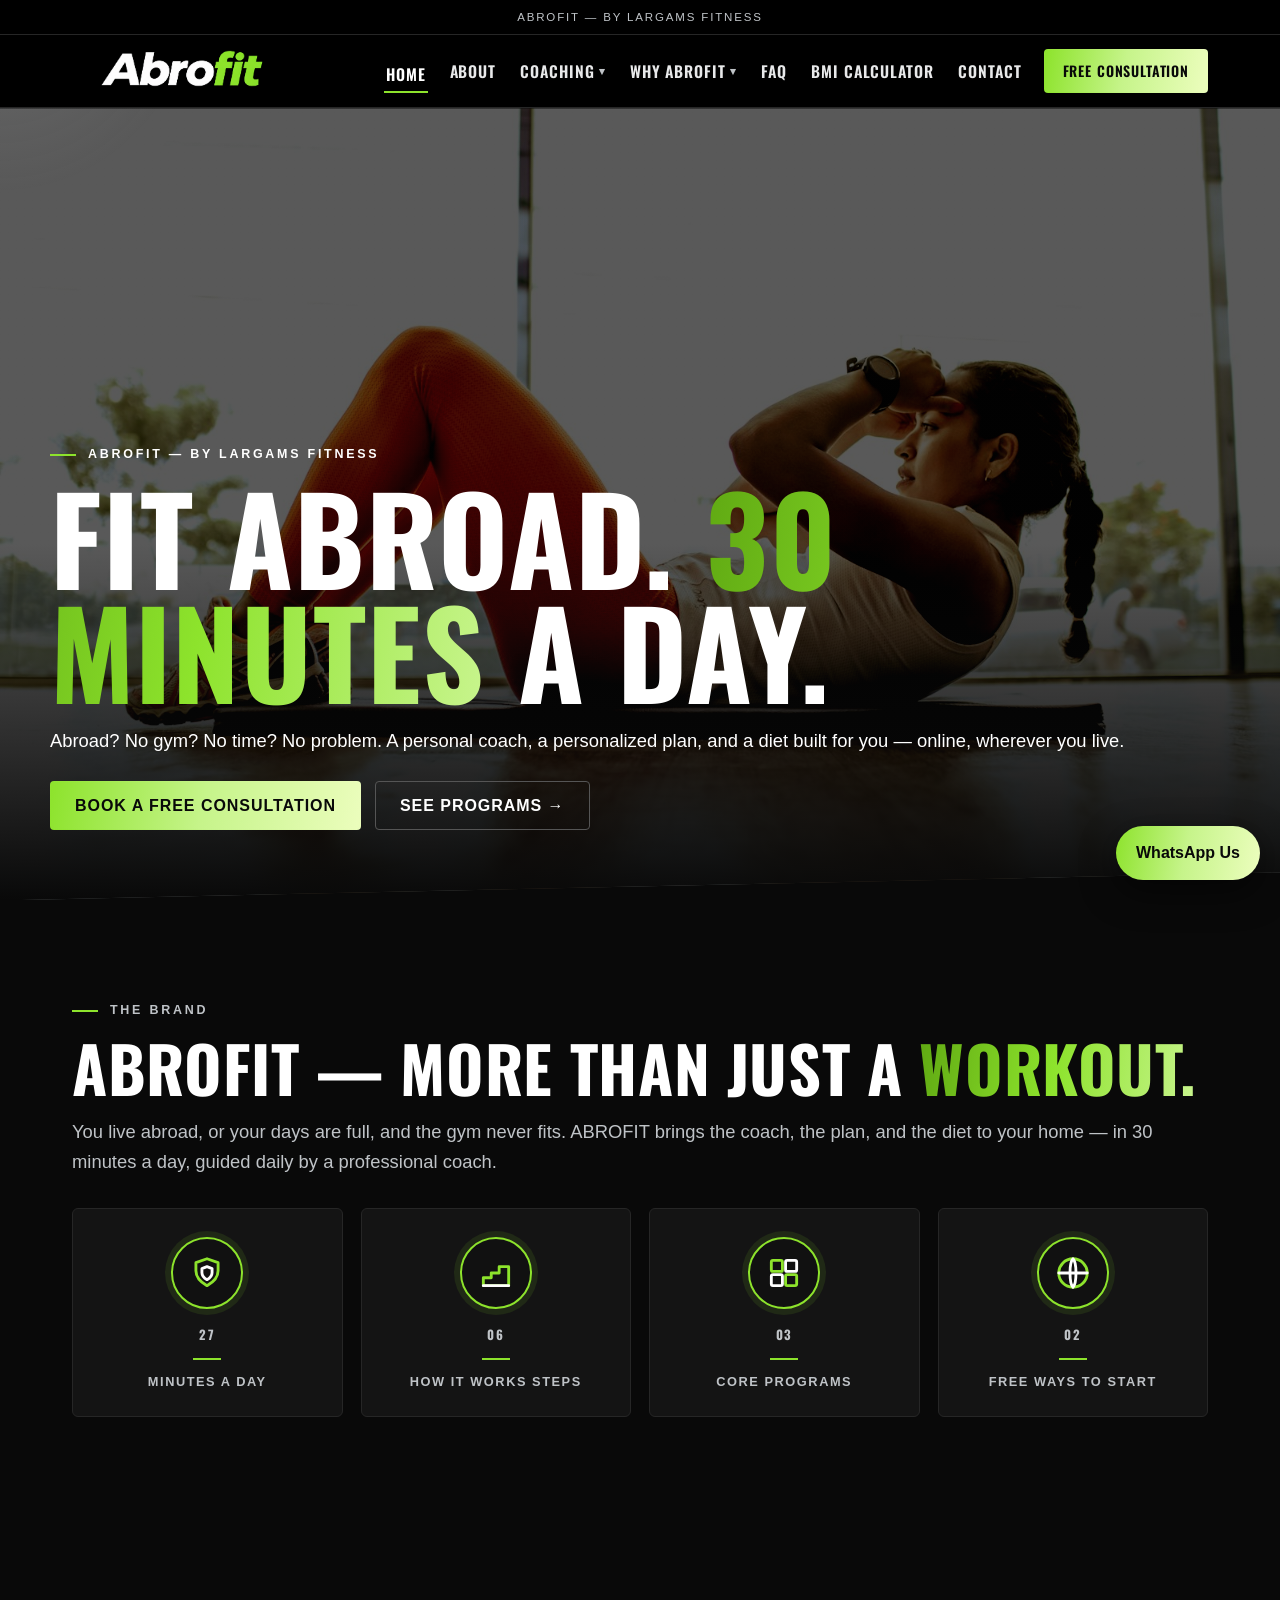
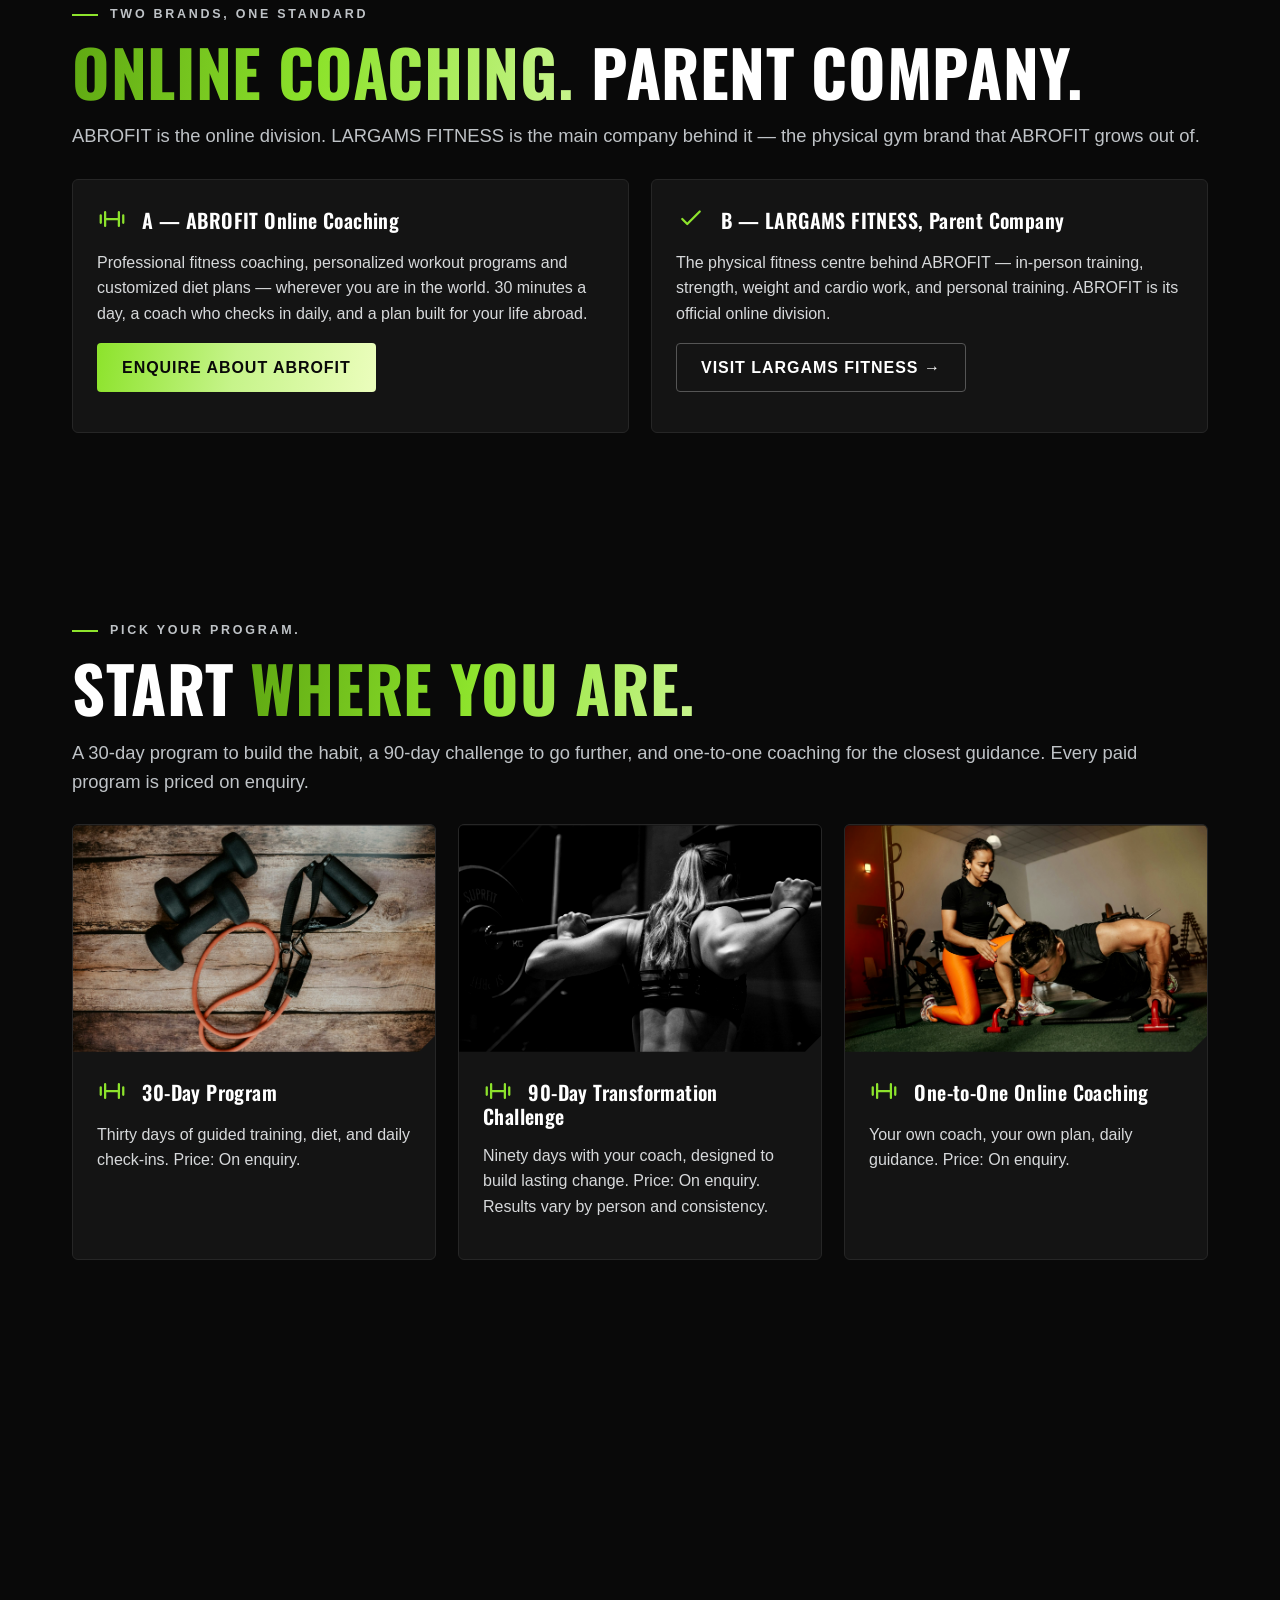
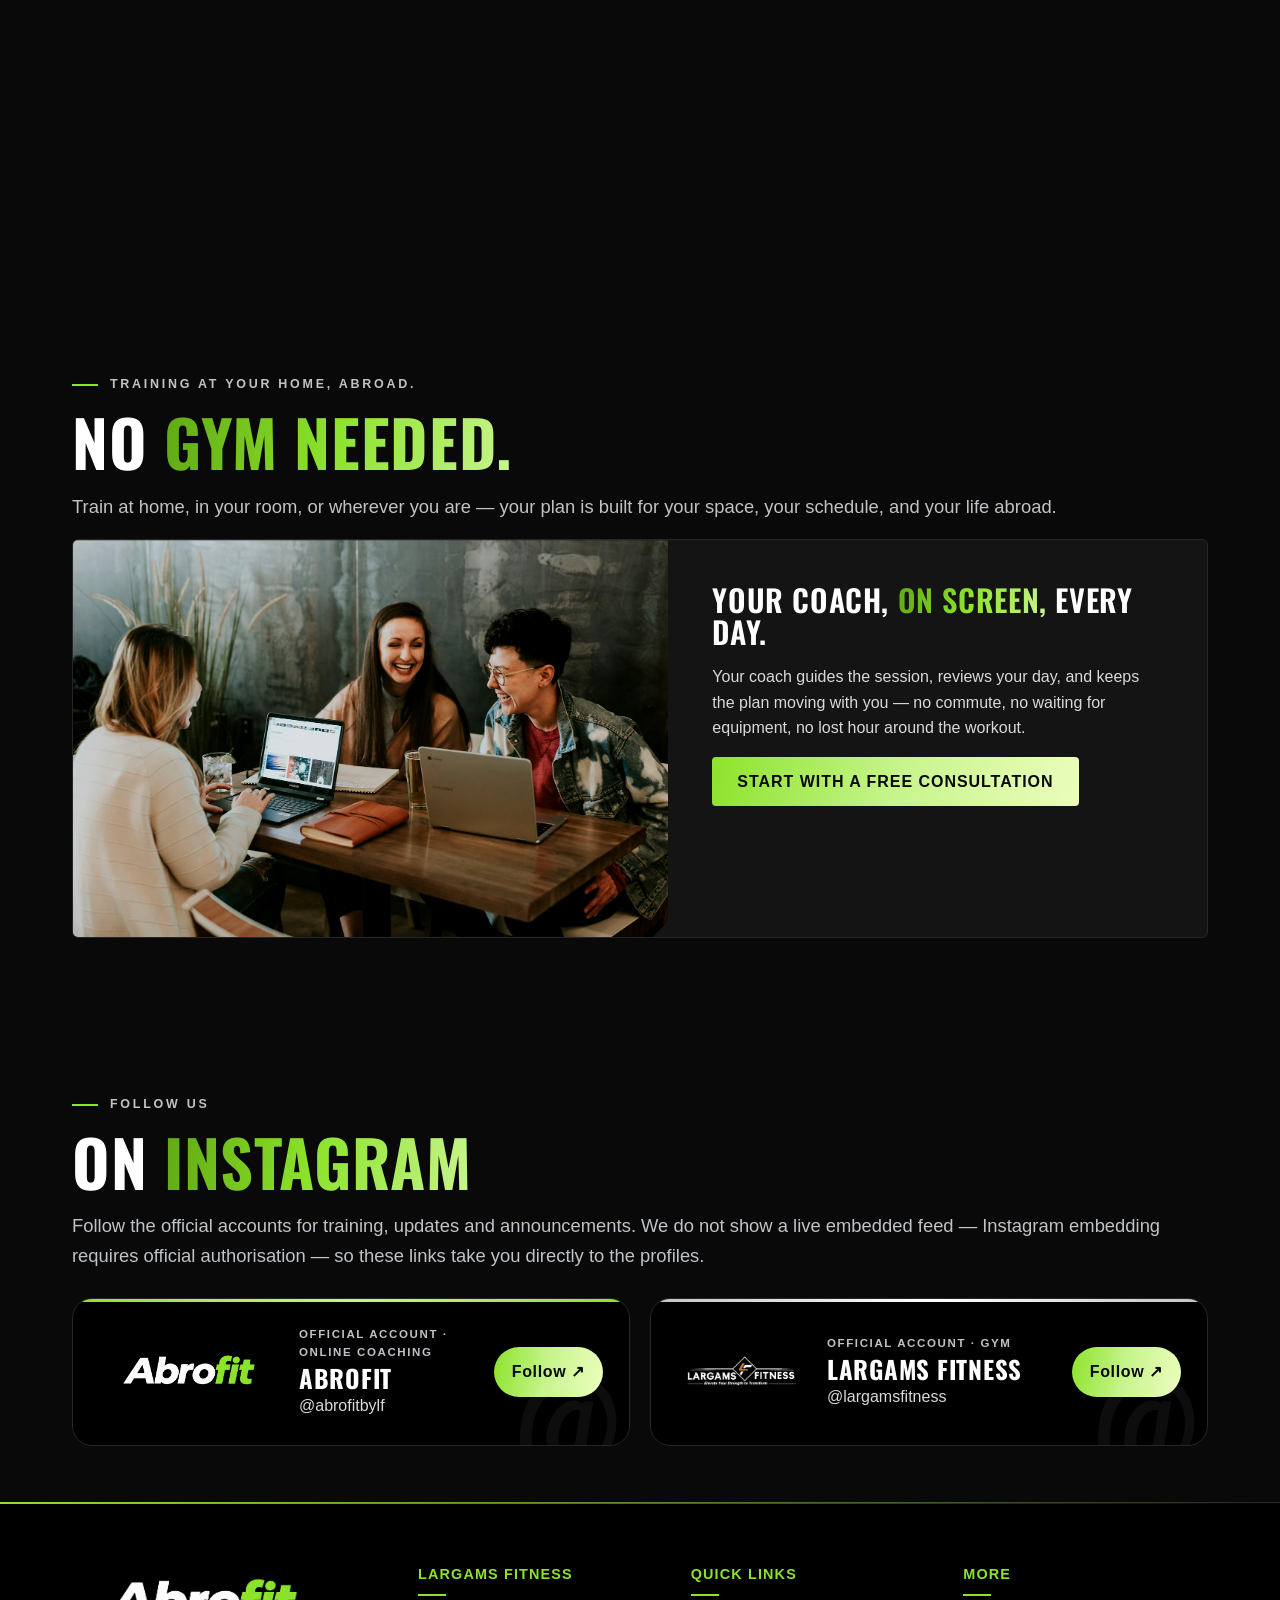
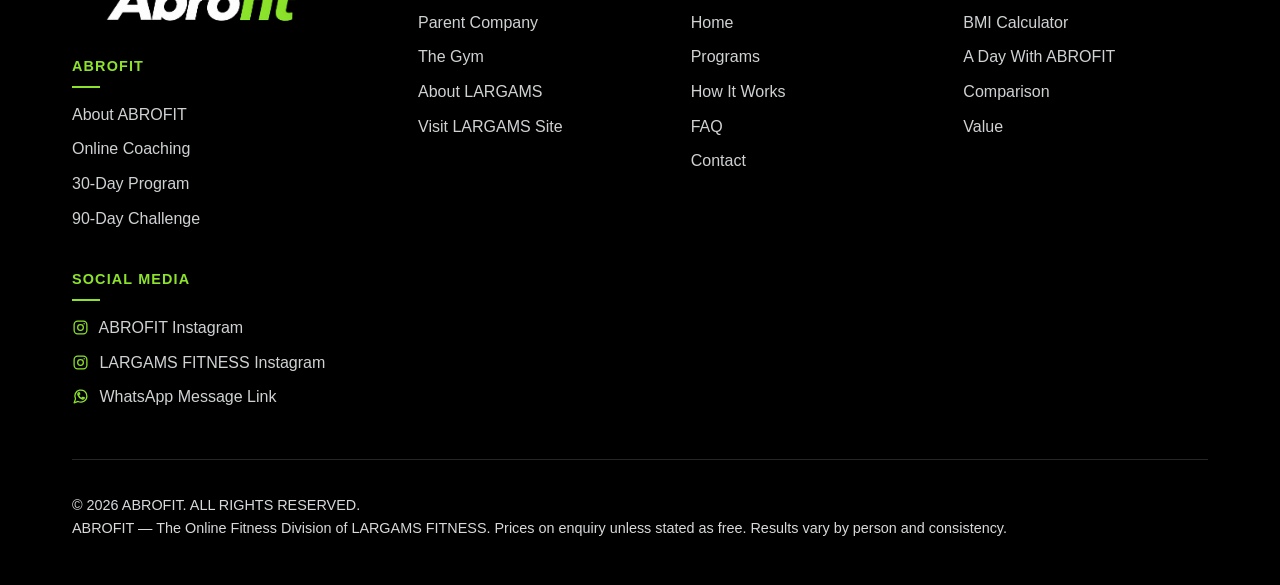
==== commit 85e1da23: "Buttons: visible travelling light band in gradient (like headings), text stays readable; contact ico" ====
--- a/index.html
+++ b/index.html
@@ -1,7 +1,7 @@
 <!doctype html><html lang="en"><head><meta charset="utf-8"><meta name="viewport" content="width=device-width,initial-scale=1">
 <title>ABROFIT — Online Fitness Coaching | ABROFIT by LARGAMS FITNESS</title><meta name="description" content="ABROFIT by LARGAMS FITNESS: online fitness coaching for people abroad and people with no time for a gym. 30 minutes a day, a personal coach, a diet plan built for you.">
 <link rel="canonical" href="https://dawoodshah2232-svg.github.io/abrofit/index.html"><meta property="og:title" content="ABROFIT — Online Fitness Coaching — ABROFIT"><meta property="og:description" content="ABROFIT by LARGAMS FITNESS: online fitness coaching for people abroad and people with no time for a gym. 30 minutes a day, a personal coach, a diet plan built for you."><meta property="og:type" content="website"><meta property="og:url" content="https://dawoodshah2232-svg.github.io/abrofit/index.html"><meta property="og:image" content="https://dawoodshah2232-svg.github.io/abrofit/assets/images/home-workout.jpg">
-<link rel="preconnect" href="https://fonts.googleapis.com"><link rel="preconnect" href="https://fonts.gstatic.com" crossorigin><link href="https://fonts.googleapis.com/css2?family=Oswald:wght@500;600;700&display=swap" rel="stylesheet"><link rel="icon" type="image/png" href="assets/logo-abrofit-clear.png"><link rel="stylesheet" href="assets/style.css?v=20261104d">
+<link rel="preconnect" href="https://fonts.googleapis.com"><link rel="preconnect" href="https://fonts.gstatic.com" crossorigin><link href="https://fonts.googleapis.com/css2?family=Oswald:wght@500;600;700&display=swap" rel="stylesheet"><link rel="icon" type="image/png" href="assets/logo-abrofit-clear.png"><link rel="stylesheet" href="assets/style.css?v=20261104e">
 <script type="application/ld+json">{"@context":"https://schema.org","@type":"Organization","name":"ABROFIT","url":"https://dawoodshah2232-svg.github.io/abrofit/","parentOrganization":{"@type":"Organization","name":"LARGAMS FITNESS","url":"https://dawoodshah2232-svg.github.io/largams-fitness/"},"sameAs":["https://www.instagram.com/abrofitbylf","https://www.instagram.com/largamsfitness"],"description":"ABROFIT is the online fitness division of LARGAMS FITNESS: personalized online coaching, workout plans and diet plans for people worldwide."}</script></head><body><a class="skip" href="#main">Skip to content</a><div class="spotlight" aria-hidden="true"></div>
 <header class="site-header"><div class="parent-strip"><div class="wrap">ABROFIT &mdash; by LARGAMS FITNESS</div></div><div class="wrap nav-inner"><a class="logo" href="index.html"><img class="site-logo" src="assets/logo-abrofit-clear.png" alt="ABROFIT — by LARGAMS FITNESS"></a><button class="hamburger" aria-label="Open menu" aria-expanded="false">&#9776;</button><nav class="main-nav"><a href="index.html" class="active" aria-current="page">Home</a><a href="about.html">About</a><div class="drop"><a aria-haspopup="true" href="how-it-works.html" class="">Coaching <span class="caret" aria-hidden="true">▾</span></a><button class="drop-toggle" type="button" aria-expanded="false" aria-label="Show Coaching submenu">▾</button><div class="drop-menu"><a href="how-it-works.html">How It Works</a><a href="programs.html">Programs</a><a href="a-day.html">A Day With ABROFIT</a></div></div><div class="drop"><a aria-haspopup="true" href="why-it-matters.html" class="">Why ABROFIT <span class="caret" aria-hidden="true">▾</span></a><button class="drop-toggle" type="button" aria-expanded="false" aria-label="Show Why ABROFIT submenu">▾</button><div class="drop-menu"><a href="why-it-matters.html">Why It Matters</a><a href="comparison.html">Comparison</a><a href="value.html">Value</a></div></div><a href="faq.html">FAQ</a><a href="calculator.html">BMI Calculator</a><a href="contact.html">Contact</a><a class="btn small" href="https://wa.me/918137008663?text=Hi%20ABROFIT%2C%20I%20would%20like%20a%20free%20consultation.%20Please%20share%20the%20details.">Free Consultation</a></nav></div></header><main id="main"><section class="hero"><img class="bg" src="assets/images/home-workout.jpg" alt="Woman doing a home workout on a mat"><div class="wrap hero-inner"><p class="kicker">ABROFIT &mdash; by LARGAMS FITNESS</p><h1 class="hero-title">Fit Abroad. <span class='green-word'>30 Minutes</span> A Day.</h1><p class="lead">Abroad? No gym? No time? No problem. A personal coach, a personalized plan, and a diet built for you &mdash; online, wherever you live.</p><div class="btns"><a class="btn" href="https://wa.me/918137008663?text=Hi%20ABROFIT%2C%20I%20would%20like%20a%20free%20consultation.%20Please%20share%20the%20details.">Book A Free Consultation</a><a class="btn ghost" href="programs.html">See Programs &rarr;</a></div></div></section><section class="section"><div class="wrap"><p class="kicker reveal">The Brand</p><h2 class="reveal">ABROFIT &mdash; More Than Just A <span class='green-word'>Workout.</span></h2><p class="lead reveal">You live abroad, or your days are full, and the gym never fits. ABROFIT brings the coach, the plan, and the diet to your home &mdash; in 30 minutes a day, guided daily by a professional coach.</p><div class="stats" style="margin-top:32px"><div class="stat"><div class="stat-icon" aria-hidden="true"><svg class="ic-badge-svg" viewBox="0 0 24 24" fill="none" stroke-width="1.8" stroke-linecap="round" stroke-linejoin="round" aria-hidden="true"><path stroke="#8DE32C" d="M12 3l7 2.5v5c0 4.2-3 7.2-7 9.5-4-2.3-7-5.3-7-9.5v-5z"/><path stroke="#FFFFFF" d="M12 8l3.2 1.2v2.6c0 2-1.4 3.4-3.2 4.4-1.8-1-3.2-2.4-3.2-4.4V9.2z"/></svg></div><b><span data-count="30">00</span></b><span class="stat-rule" aria-hidden="true"></span><span>Minutes A Day</span></div><div class="stat"><div class="stat-icon" aria-hidden="true"><svg class="ic-badge-svg" viewBox="0 0 24 24" fill="none" stroke-width="1.8" stroke-linecap="round" stroke-linejoin="round" aria-hidden="true"><path stroke="#8DE32C" d="M4 20v-5h5v-3h5V8h6v12H4z"/><path stroke="#FFFFFF" d="M4 20h16"/></svg></div><b><span data-count="6">00</span></b><span class="stat-rule" aria-hidden="true"></span><span>How It Works Steps</span></div><div class="stat"><div class="stat-icon" aria-hidden="true"><svg class="ic-badge-svg" viewBox="0 0 24 24" fill="none" stroke-width="1.8" stroke-linecap="round" stroke-linejoin="round" aria-hidden="true"><rect stroke="#8DE32C" x="4" y="4" width="7" height="7" rx="1"/><rect stroke="#FFFFFF" x="13" y="4" width="7" height="7" rx="1"/><rect stroke="#FFFFFF" x="4" y="13" width="7" height="7" rx="1"/><rect stroke="#8DE32C" x="13" y="13" width="7" height="7" rx="1"/></svg></div><b><span data-count="3">00</span></b><span class="stat-rule" aria-hidden="true"></span><span>Core Programs</span></div><div class="stat"><div class="stat-icon" aria-hidden="true"><svg class="ic-badge-svg" viewBox="0 0 24 24" fill="none" stroke-width="1.8" stroke-linecap="round" stroke-linejoin="round" aria-hidden="true"><circle stroke="#8DE32C" cx="12" cy="12" r="9" fill="none"/><path stroke="#FFFFFF" d="M3 12h18"/><path stroke="#FFFFFF" d="M12 3c2.5 2.5 2.5 15.5 0 18-2.5-2.5-2.5-15.5 0-18z"/></svg></div><b><span data-count="2">00</span></b><span class="stat-rule" aria-hidden="true"></span><span>Free Ways To Start</span></div></div></div></section><section class="section"><div class="wrap"><p class="kicker reveal">Two Brands, One Standard</p><h2 class="reveal"><span class='green-word'>Online Coaching.</span> Parent Company.</h2><p class="lead reveal">ABROFIT is the online division. LARGAMS FITNESS is the main company behind it &mdash; the physical gym brand that ABROFIT grows out of.</p><div class="grid two" style="margin-top:28px"><div class="card reveal"><div class="card-body"><h3><svg class="ic" viewBox="0 0 24 24" fill="none" stroke="currentColor" stroke-width="1.8" stroke-linecap="round" stroke-linejoin="round" aria-hidden="true"><path d="M6.5 6.5v11M17.5 6.5v11M3 9v6M21 9v6M6.5 12h11"/></svg> A &mdash; ABROFIT Online Coaching</h3><p>Professional fitness coaching, personalized workout programs and customized diet plans &mdash; wherever you are in the world. 30 minutes a day, a coach who checks in daily, and a plan built for your life abroad.</p><p><a class="btn" href="https://wa.me/918137008663?text=Hi%20ABROFIT%2C%20I%20am%20interested%20in%20your%20online%20fitness%20coaching%20programs.%20Please%20share%20the%20details.">Enquire About ABROFIT</a></p></div></div><div class="card reveal" style="--d:.08s"><div class="card-body"><h3><svg class="ic" viewBox="0 0 24 24" fill="none" stroke="currentColor" stroke-width="1.8" stroke-linecap="round" stroke-linejoin="round" aria-hidden="true"><path d="M5 12l4 4L19 6"/></svg> B &mdash; LARGAMS FITNESS, Parent Company</h3><p>The physical fitness centre behind ABROFIT &mdash; in-person training, strength, weight and cardio work, and personal training. ABROFIT is its official online division.</p><p><a class="btn ghost" href="https://dawoodshah2232-svg.github.io/largams-fitness/">Visit LARGAMS FITNESS &rarr;</a></p></div></div></div></div></section><section class="section"><div class="wrap"><p class="kicker reveal">Pick Your Program.</p><h2 class="reveal">Start <span class='green-word'>Where You Are.</span></h2><p class="lead reveal">A 30-day program to build the habit, a 90-day challenge to go further, and one-to-one coaching for the closest guidance. Every paid program is priced on enquiry.</p><div class="grid three" style="margin-top:28px"><div class="card reveal" style="--d:.08s"><div class="media"><img loading="lazy" src="assets/images/home-dumbbells.jpg" alt="30-Day Program photo"></div><div class="card-body"><h3><svg class="ic" viewBox="0 0 24 24" fill="none" stroke="currentColor" stroke-width="1.8" stroke-linecap="round" stroke-linejoin="round" aria-hidden="true"><path d="M6.5 6.5v11M17.5 6.5v11M3 9v6M21 9v6M6.5 12h11"/></svg> 30-Day Program</h3><p>Thirty days of guided training, diet, and daily check-ins. Price: On enquiry.</p></div></div><div class="card reveal" style="--d:.08s"><div class="media"><img loading="lazy" src="assets/images/challenge.jpg" alt="90-Day Transformation Challenge photo"></div><div class="card-body"><h3><svg class="ic" viewBox="0 0 24 24" fill="none" stroke="currentColor" stroke-width="1.8" stroke-linecap="round" stroke-linejoin="round" aria-hidden="true"><path d="M6.5 6.5v11M17.5 6.5v11M3 9v6M21 9v6M6.5 12h11"/></svg> 90-Day Transformation Challenge</h3><p>Ninety days with your coach, designed to build lasting change. Price: On enquiry. Results vary by person and consistency.</p></div></div><div class="card reveal" style="--d:.08s"><div class="media"><img loading="lazy" src="assets/images/coach-one-to-one.jpg" alt="One-to-One Online Coaching photo"></div><div class="card-body"><h3><svg class="ic" viewBox="0 0 24 24" fill="none" stroke="currentColor" stroke-width="1.8" stroke-linecap="round" stroke-linejoin="round" aria-hidden="true"><path d="M6.5 6.5v11M17.5 6.5v11M3 9v6M21 9v6M6.5 12h11"/></svg> One-to-One Online Coaching</h3><p>Your own coach, your own plan, daily guidance. Price: On enquiry.</p></div></div><div class="card reveal" style="--d:.08s"><div class="media"><img loading="lazy" src="assets/images/talk.jpg" alt="Free Consultation photo"></div><div class="card-body"><h3><svg class="ic" viewBox="0 0 24 24" fill="none" stroke="currentColor" stroke-width="1.8" stroke-linecap="round" stroke-linejoin="round" aria-hidden="true"><path d="M6.5 6.5v11M17.5 6.5v11M3 9v6M21 9v6M6.5 12h11"/></svg> Free Consultation</h3><p>A free conversation about your life, your time, and your goal. Free.</p></div></div><div class="card reveal" style="--d:.08s"><div class="media"><img loading="lazy" src="assets/images/trial-kit.jpg" alt="One-Day Free Trial photo"></div><div class="card-body"><h3><svg class="ic" viewBox="0 0 24 24" fill="none" stroke="currentColor" stroke-width="1.8" stroke-linecap="round" stroke-linejoin="round" aria-hidden="true"><path d="M6.5 6.5v11M17.5 6.5v11M3 9v6M21 9v6M6.5 12h11"/></svg> One-Day Free Trial</h3><p>One free day to feel how ABROFIT works before you commit. Free.</p></div></div><div class="card reveal" style="--d:.08s"><div class="media"><img loading="lazy" src="assets/images/diet-bowl.jpg" alt="Custom Diet Plans photo"></div><div class="card-body"><h3><svg class="ic" viewBox="0 0 24 24" fill="none" stroke="currentColor" stroke-width="1.8" stroke-linecap="round" stroke-linejoin="round" aria-hidden="true"><path d="M6.5 6.5v11M17.5 6.5v11M3 9v6M21 9v6M6.5 12h11"/></svg> Custom Diet Plans</h3><p>Eating habits are part of the plan &mdash; built around your routine and the food around you.</p></div></div></div><p class="reveal" style="margin-top:24px"><a class="btn" href="programs.html">All Programs</a></p></div></section><section class="section"><div class="wrap"><p class="kicker reveal">Training At Your Home, Abroad.</p><h2 class="reveal">No <span class='green-word'>Gym Needed.</span></h2><p class="lead reveal">Train at home, in your room, or wherever you are &mdash; your plan is built for your space, your schedule, and your life abroad.</p><div class="split reveal"><div class="media"><img loading="lazy" src="assets/images/plan-together.jpg" alt="People reviewing a plan together on laptops"></div><div class="split-body"><h3>Your Coach, <span class='green-word'>On Screen,</span> Every Day.</h3><p>Your coach guides the session, reviews your day, and keeps the plan moving with you &mdash; no commute, no waiting for equipment, no lost hour around the workout.</p><p><a class="btn" href="https://wa.me/918137008663?text=Hi%20ABROFIT%2C%20I%20would%20like%20a%20free%20consultation.%20Please%20share%20the%20details.">Start With A Free Consultation</a></p></div></div></div></section><section class="section tight"><div class="wrap"><p class="kicker reveal">Follow Us</p><h2 class="reveal">On <span class='green-word'>Instagram</span></h2><p class="lead reveal">Follow the official accounts for training, updates and announcements. We do not show a live embedded feed &mdash; Instagram embedding requires official authorisation &mdash; so these links take you directly to the profiles.</p><div class="insta-grid"><a class="insta-card reveal" href="https://www.instagram.com/abrofitbylf"><img class="insta-brand-abro" src="assets/logo-abrofit-clear.png" alt="ABROFIT logo"><div class="insta-text"><span class="insta-tag">Official account &middot; Online coaching</span><span class="insta-name">ABROFIT</span><span class="insta-handle">@abrofitbylf</span></div><span class="insta-cta">Follow <span class="insta-arrow">&nearr;</span></span><span class="insta-watermark" aria-hidden="true">@</span></a>
 <a class="insta-card insta-silver reveal" style="--d:.08s" href="https://www.instagram.com/largamsfitness"><img class="insta-brand" src="assets/logo-largams-clear.png" alt="LARGAMS FITNESS logo"><div class="insta-text"><span class="insta-tag">Official account &middot; Gym</span><span class="insta-name">LARGAMS FITNESS</span><span class="insta-handle">@largamsfitness</span></div><span class="insta-cta">Follow <span class="insta-arrow">&nearr;</span></span><span class="insta-watermark" aria-hidden="true">@</span></a></div></div></section></main><footer><div class="wrap"><div class="foot-grid"><div><img class="footer-logo" src="assets/logo-abrofit-clear.png" alt="ABROFIT logo"><h4>ABROFIT</h4><ul><li><a href="about.html">About ABROFIT</a></li><li><a href="programs.html">Online Coaching</a></li><li><a href="programs.html">30-Day Program</a></li><li><a href="programs.html">90-Day Challenge</a></li></ul></div><div><h4>LARGAMS FITNESS</h4><ul><li><a href="https://dawoodshah2232-svg.github.io/largams-fitness/">Parent Company</a></li><li><a href="https://dawoodshah2232-svg.github.io/largams-fitness/gym.html">The Gym</a></li><li><a href="https://dawoodshah2232-svg.github.io/largams-fitness/about.html">About LARGAMS</a></li><li><a href="https://dawoodshah2232-svg.github.io/largams-fitness/">Visit LARGAMS Site</a></li></ul></div><div><h4>Quick Links</h4><ul><li><a href="index.html">Home</a></li><li><a href="programs.html">Programs</a></li><li><a href="how-it-works.html">How It Works</a></li><li><a href="faq.html">FAQ</a></li><li><a href="contact.html">Contact</a></li></ul></div><div><h4>More</h4><ul><li><a href="calculator.html">BMI Calculator</a></li><li><a href="a-day.html">A Day With ABROFIT</a></li><li><a href="comparison.html">Comparison</a></li><li><a href="value.html">Value</a></li></ul></div><div><h4>Social Media</h4><ul><li><a href="https://www.instagram.com/abrofitbylf"><svg class="ic" viewBox="0 0 24 24" fill="none" stroke="currentColor" stroke-width="1.8" stroke-linecap="round" stroke-linejoin="round" aria-hidden="true"><rect x="3" y="3" width="18" height="18" rx="5"/><circle cx="12" cy="12" r="4"/><circle cx="17.2" cy="6.8" r="1" fill="currentColor" stroke="none"/></svg> ABROFIT Instagram</a></li><li><a href="https://www.instagram.com/largamsfitness"><svg class="ic" viewBox="0 0 24 24" fill="none" stroke="currentColor" stroke-width="1.8" stroke-linecap="round" stroke-linejoin="round" aria-hidden="true"><rect x="3" y="3" width="18" height="18" rx="5"/><circle cx="12" cy="12" r="4"/><circle cx="17.2" cy="6.8" r="1" fill="currentColor" stroke="none"/></svg> LARGAMS FITNESS Instagram</a></li><li><a href="https://wa.me/message/2R23YX4M53E4C1"><svg class="ic" viewBox="0 0 24 24" fill="none" stroke="currentColor" stroke-width="1.8" stroke-linecap="round" stroke-linejoin="round" aria-hidden="true"><path d="M21 11.5a8.5 8.5 0 0 1-12.4 7.5L3 21l2-5.6A8.5 8.5 0 1 1 21 11.5z"/><path d="M9 9.5c.5 2.5 2.5 4.5 5 5l1.5-1.5 2 1c-.5 1.5-2 2-3.5 1.5C11 14.5 9.5 13 8.5 10c-.5-1.5 0-3 1.5-3.5l1 2z"/></svg> WhatsApp Message Link</a></li></ul></div></div><div class="foot-bottom"><p>&copy; <span id="year">2026</span> ABROFIT. ALL RIGHTS RESERVED.<br>ABROFIT &mdash; The Online Fitness Division of LARGAMS FITNESS. Prices on enquiry unless stated as free. Results vary by person and consistency.</p></div></div></footer>
--- a/assets/style.css
+++ b/assets/style.css
@@ -399,10 +399,10 @@
 /* Button + Instagram fixes (Nov 4 phone sweep): bright-only gradient so black text
    stays readable at every animation frame, solid green fallback under the gradient,
    nav drawer below the full header, Instagram cards that cannot truncate on phones. */
-.btn{background-color:var(--green);background-image:linear-gradient(100deg,var(--green),#A8EC4F,var(--green-light),#A8EC4F,var(--green));background-size:200% auto;animation:greenRun 6s linear infinite;border-color:transparent}
-.main-nav a.btn,.main-nav a.btn.small{background-color:var(--green);background-image:linear-gradient(100deg,var(--green),#A8EC4F,var(--green-light),#A8EC4F,var(--green));background-size:200% auto;animation:greenRun 6s linear infinite;border-color:transparent}
-.insta-cta{background-color:var(--green);background-image:linear-gradient(100deg,var(--green),#A8EC4F,var(--green-light),#A8EC4F,var(--green));background-size:200% auto;animation:greenRun 6s linear infinite}
-.wa-float{background-color:var(--green);background-image:linear-gradient(100deg,var(--green),#A8EC4F,var(--green-light),#A8EC4F,var(--green));background-size:200% auto;animation:greenRun 6s linear infinite}
+.btn{background-color:var(--green);background-image:linear-gradient(100deg,var(--green),#C6F48A,#EAFDBB,#C6F48A,var(--green));background-size:200% auto;animation:greenRun 6s linear infinite;border-color:transparent}
+.main-nav a.btn,.main-nav a.btn.small{background-color:var(--green);background-image:linear-gradient(100deg,var(--green),#C6F48A,#EAFDBB,#C6F48A,var(--green));background-size:200% auto;animation:greenRun 6s linear infinite;border-color:transparent}
+.insta-cta{background-color:var(--green);background-image:linear-gradient(100deg,var(--green),#C6F48A,#EAFDBB,#C6F48A,var(--green));background-size:200% auto;animation:greenRun 6s linear infinite}
+.wa-float{background-color:var(--green);background-image:linear-gradient(100deg,var(--green),#C6F48A,#EAFDBB,#C6F48A,var(--green));background-size:200% auto;animation:greenRun 6s linear infinite}
 .insta-brand-abro{width:180px}
 .insta-name,.insta-handle{overflow-wrap:anywhere}
 @media(max-width:1150px){.main-nav{top:100%}}
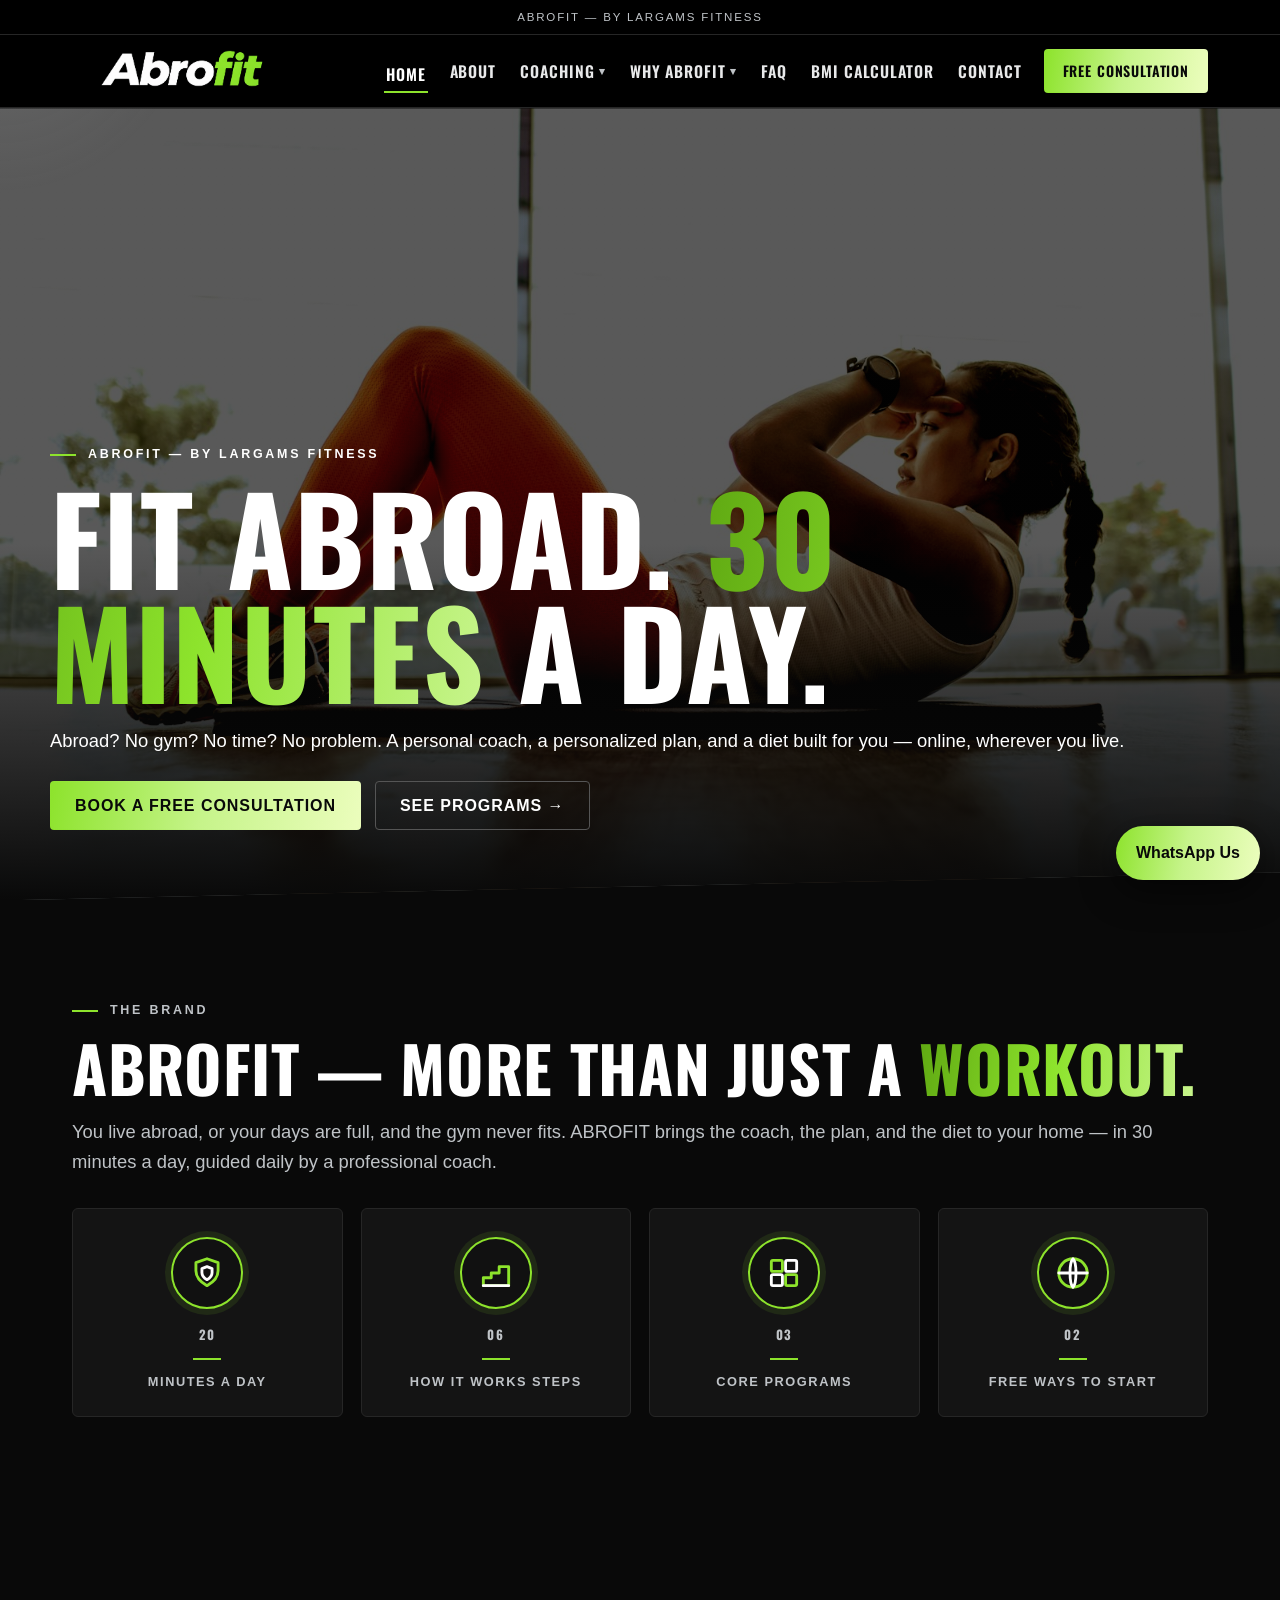
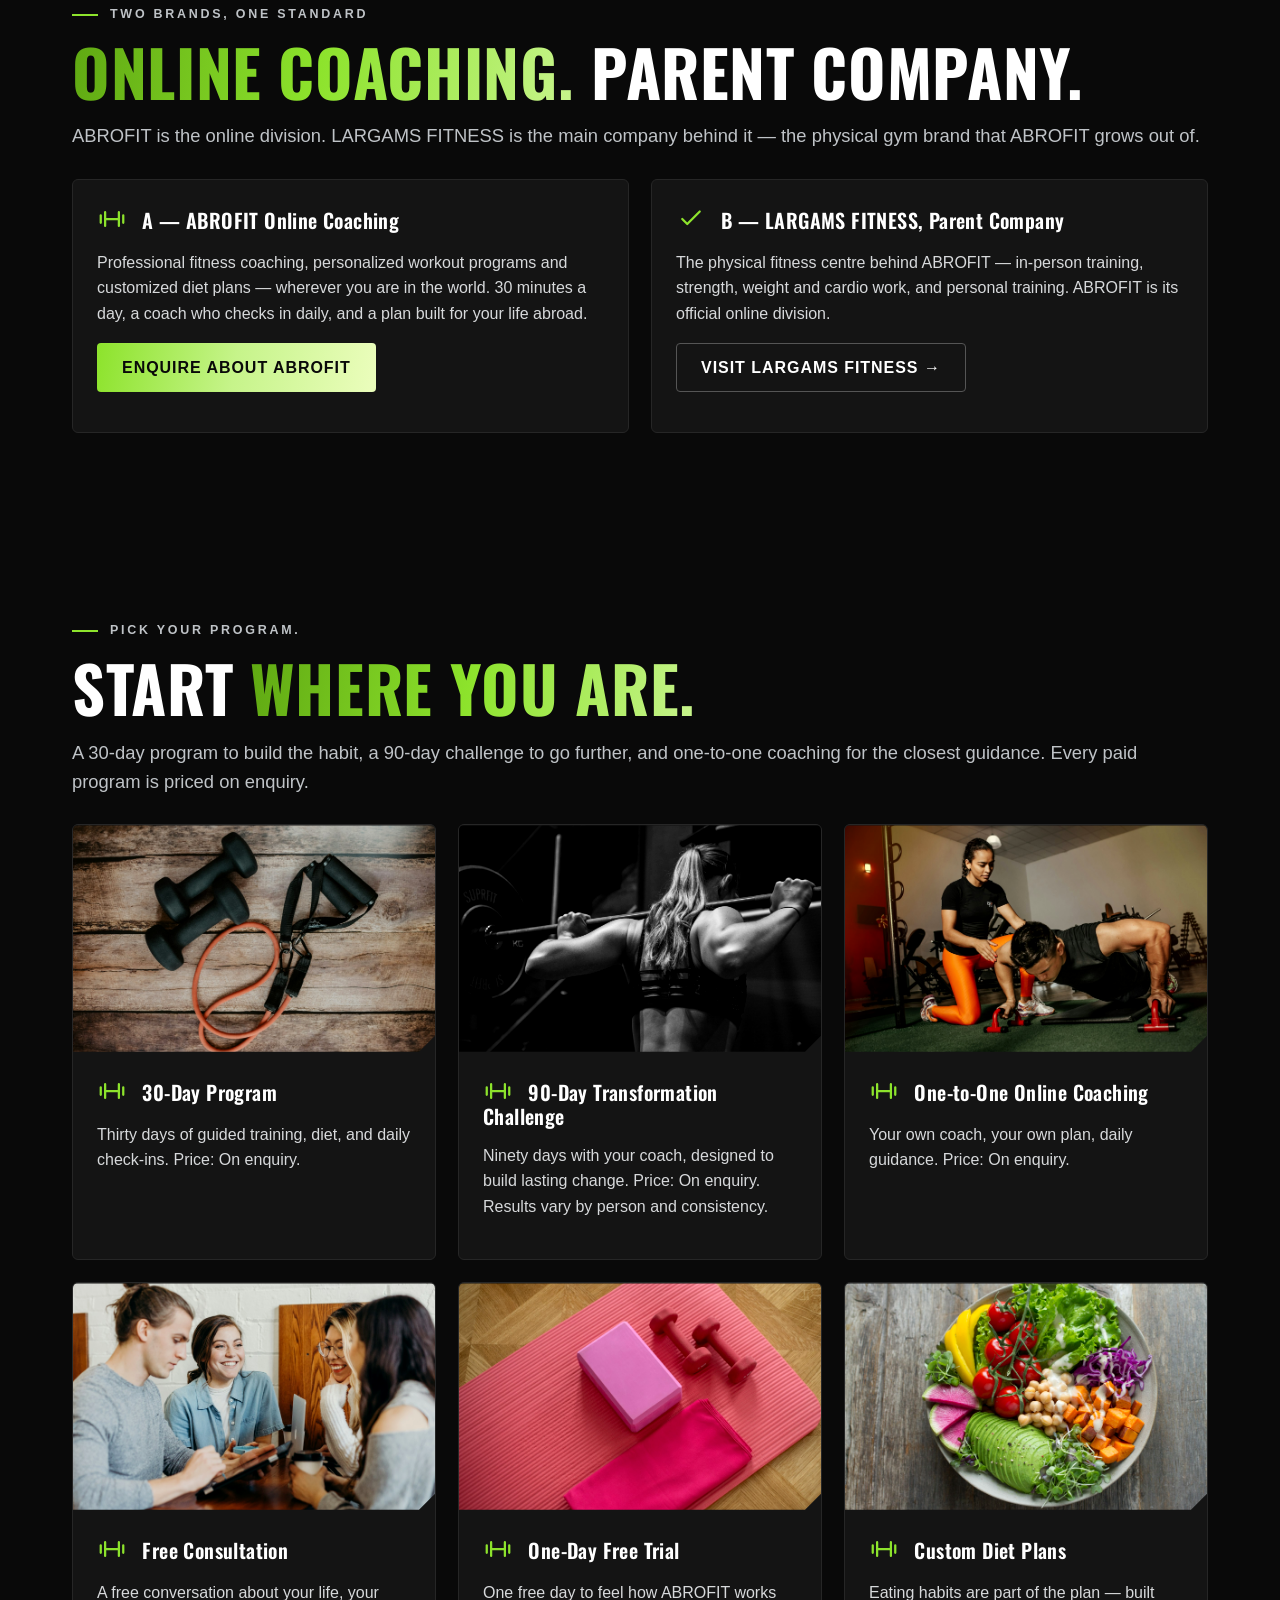
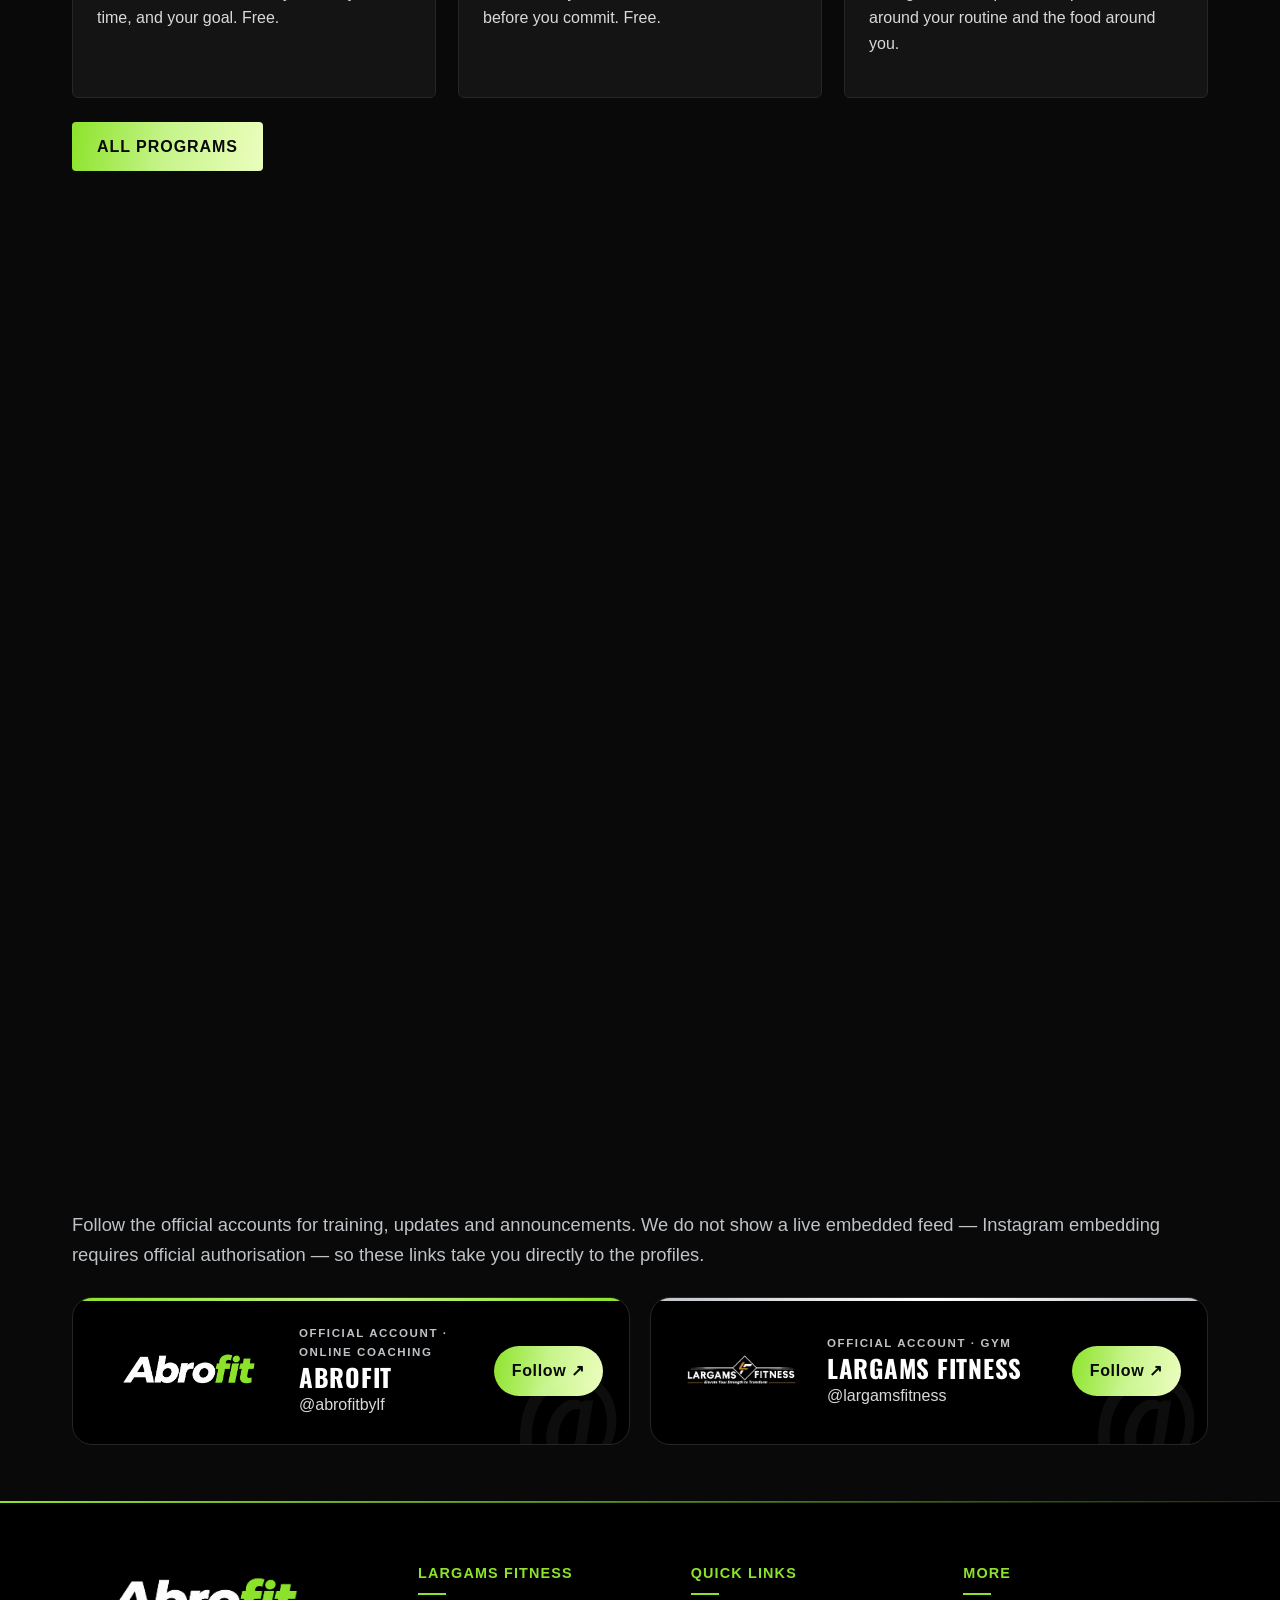
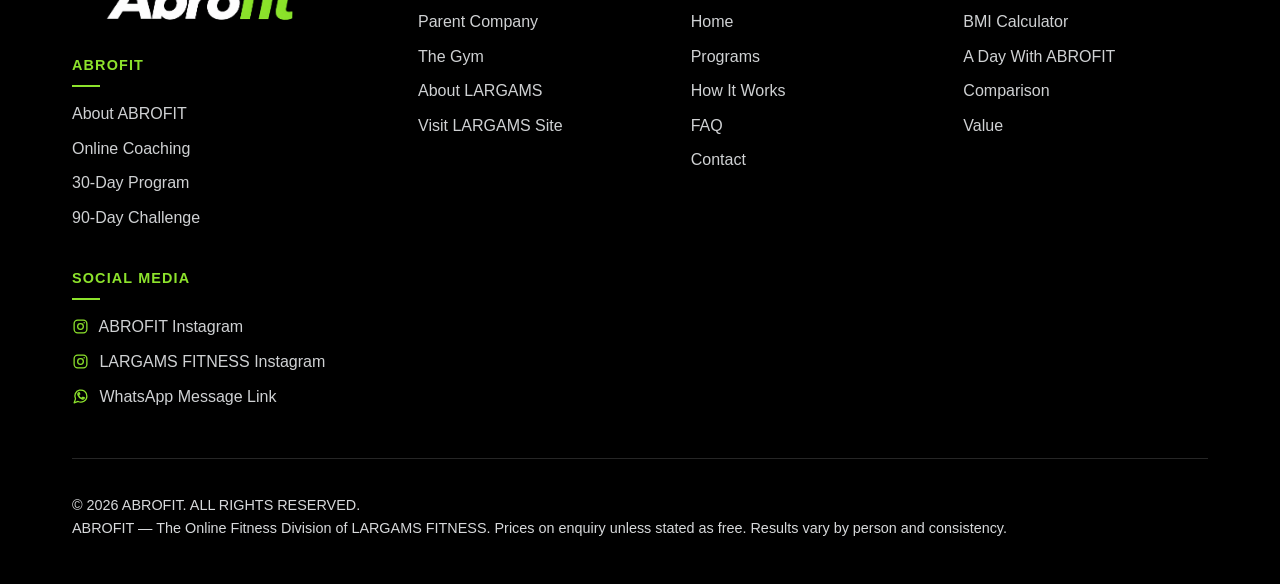
==== commit d6d3b70c: "Functions upgrade: coach split relatable photo, How It Works stepper with per-step photos, Program F" ====
--- a/index.html
+++ b/index.html
@@ -1,9 +1,9 @@
 <!doctype html><html lang="en"><head><meta charset="utf-8"><meta name="viewport" content="width=device-width,initial-scale=1">
 <title>ABROFIT — Online Fitness Coaching | ABROFIT by LARGAMS FITNESS</title><meta name="description" content="ABROFIT by LARGAMS FITNESS: online fitness coaching for people abroad and people with no time for a gym. 30 minutes a day, a personal coach, a diet plan built for you.">
 <link rel="canonical" href="https://dawoodshah2232-svg.github.io/abrofit/index.html"><meta property="og:title" content="ABROFIT — Online Fitness Coaching — ABROFIT"><meta property="og:description" content="ABROFIT by LARGAMS FITNESS: online fitness coaching for people abroad and people with no time for a gym. 30 minutes a day, a personal coach, a diet plan built for you."><meta property="og:type" content="website"><meta property="og:url" content="https://dawoodshah2232-svg.github.io/abrofit/index.html"><meta property="og:image" content="https://dawoodshah2232-svg.github.io/abrofit/assets/images/home-workout.jpg">
-<link rel="preconnect" href="https://fonts.googleapis.com"><link rel="preconnect" href="https://fonts.gstatic.com" crossorigin><link href="https://fonts.googleapis.com/css2?family=Oswald:wght@500;600;700&display=swap" rel="stylesheet"><link rel="icon" type="image/png" href="assets/logo-abrofit-clear.png"><link rel="stylesheet" href="assets/style.css?v=20261104e">
+<link rel="preconnect" href="https://fonts.googleapis.com"><link rel="preconnect" href="https://fonts.gstatic.com" crossorigin><link href="https://fonts.googleapis.com/css2?family=Oswald:wght@500;600;700&display=swap" rel="stylesheet"><link rel="icon" type="image/png" href="assets/logo-abrofit-clear.png"><link rel="stylesheet" href="assets/style.css?v=20261104f">
 <script type="application/ld+json">{"@context":"https://schema.org","@type":"Organization","name":"ABROFIT","url":"https://dawoodshah2232-svg.github.io/abrofit/","parentOrganization":{"@type":"Organization","name":"LARGAMS FITNESS","url":"https://dawoodshah2232-svg.github.io/largams-fitness/"},"sameAs":["https://www.instagram.com/abrofitbylf","https://www.instagram.com/largamsfitness"],"description":"ABROFIT is the online fitness division of LARGAMS FITNESS: personalized online coaching, workout plans and diet plans for people worldwide."}</script></head><body><a class="skip" href="#main">Skip to content</a><div class="spotlight" aria-hidden="true"></div>
-<header class="site-header"><div class="parent-strip"><div class="wrap">ABROFIT &mdash; by LARGAMS FITNESS</div></div><div class="wrap nav-inner"><a class="logo" href="index.html"><img class="site-logo" src="assets/logo-abrofit-clear.png" alt="ABROFIT — by LARGAMS FITNESS"></a><button class="hamburger" aria-label="Open menu" aria-expanded="false">&#9776;</button><nav class="main-nav"><a href="index.html" class="active" aria-current="page">Home</a><a href="about.html">About</a><div class="drop"><a aria-haspopup="true" href="how-it-works.html" class="">Coaching <span class="caret" aria-hidden="true">▾</span></a><button class="drop-toggle" type="button" aria-expanded="false" aria-label="Show Coaching submenu">▾</button><div class="drop-menu"><a href="how-it-works.html">How It Works</a><a href="programs.html">Programs</a><a href="a-day.html">A Day With ABROFIT</a></div></div><div class="drop"><a aria-haspopup="true" href="why-it-matters.html" class="">Why ABROFIT <span class="caret" aria-hidden="true">▾</span></a><button class="drop-toggle" type="button" aria-expanded="false" aria-label="Show Why ABROFIT submenu">▾</button><div class="drop-menu"><a href="why-it-matters.html">Why It Matters</a><a href="comparison.html">Comparison</a><a href="value.html">Value</a></div></div><a href="faq.html">FAQ</a><a href="calculator.html">BMI Calculator</a><a href="contact.html">Contact</a><a class="btn small" href="https://wa.me/918137008663?text=Hi%20ABROFIT%2C%20I%20would%20like%20a%20free%20consultation.%20Please%20share%20the%20details.">Free Consultation</a></nav></div></header><main id="main"><section class="hero"><img class="bg" src="assets/images/home-workout.jpg" alt="Woman doing a home workout on a mat"><div class="wrap hero-inner"><p class="kicker">ABROFIT &mdash; by LARGAMS FITNESS</p><h1 class="hero-title">Fit Abroad. <span class='green-word'>30 Minutes</span> A Day.</h1><p class="lead">Abroad? No gym? No time? No problem. A personal coach, a personalized plan, and a diet built for you &mdash; online, wherever you live.</p><div class="btns"><a class="btn" href="https://wa.me/918137008663?text=Hi%20ABROFIT%2C%20I%20would%20like%20a%20free%20consultation.%20Please%20share%20the%20details.">Book A Free Consultation</a><a class="btn ghost" href="programs.html">See Programs &rarr;</a></div></div></section><section class="section"><div class="wrap"><p class="kicker reveal">The Brand</p><h2 class="reveal">ABROFIT &mdash; More Than Just A <span class='green-word'>Workout.</span></h2><p class="lead reveal">You live abroad, or your days are full, and the gym never fits. ABROFIT brings the coach, the plan, and the diet to your home &mdash; in 30 minutes a day, guided daily by a professional coach.</p><div class="stats" style="margin-top:32px"><div class="stat"><div class="stat-icon" aria-hidden="true"><svg class="ic-badge-svg" viewBox="0 0 24 24" fill="none" stroke-width="1.8" stroke-linecap="round" stroke-linejoin="round" aria-hidden="true"><path stroke="#8DE32C" d="M12 3l7 2.5v5c0 4.2-3 7.2-7 9.5-4-2.3-7-5.3-7-9.5v-5z"/><path stroke="#FFFFFF" d="M12 8l3.2 1.2v2.6c0 2-1.4 3.4-3.2 4.4-1.8-1-3.2-2.4-3.2-4.4V9.2z"/></svg></div><b><span data-count="30">00</span></b><span class="stat-rule" aria-hidden="true"></span><span>Minutes A Day</span></div><div class="stat"><div class="stat-icon" aria-hidden="true"><svg class="ic-badge-svg" viewBox="0 0 24 24" fill="none" stroke-width="1.8" stroke-linecap="round" stroke-linejoin="round" aria-hidden="true"><path stroke="#8DE32C" d="M4 20v-5h5v-3h5V8h6v12H4z"/><path stroke="#FFFFFF" d="M4 20h16"/></svg></div><b><span data-count="6">00</span></b><span class="stat-rule" aria-hidden="true"></span><span>How It Works Steps</span></div><div class="stat"><div class="stat-icon" aria-hidden="true"><svg class="ic-badge-svg" viewBox="0 0 24 24" fill="none" stroke-width="1.8" stroke-linecap="round" stroke-linejoin="round" aria-hidden="true"><rect stroke="#8DE32C" x="4" y="4" width="7" height="7" rx="1"/><rect stroke="#FFFFFF" x="13" y="4" width="7" height="7" rx="1"/><rect stroke="#FFFFFF" x="4" y="13" width="7" height="7" rx="1"/><rect stroke="#8DE32C" x="13" y="13" width="7" height="7" rx="1"/></svg></div><b><span data-count="3">00</span></b><span class="stat-rule" aria-hidden="true"></span><span>Core Programs</span></div><div class="stat"><div class="stat-icon" aria-hidden="true"><svg class="ic-badge-svg" viewBox="0 0 24 24" fill="none" stroke-width="1.8" stroke-linecap="round" stroke-linejoin="round" aria-hidden="true"><circle stroke="#8DE32C" cx="12" cy="12" r="9" fill="none"/><path stroke="#FFFFFF" d="M3 12h18"/><path stroke="#FFFFFF" d="M12 3c2.5 2.5 2.5 15.5 0 18-2.5-2.5-2.5-15.5 0-18z"/></svg></div><b><span data-count="2">00</span></b><span class="stat-rule" aria-hidden="true"></span><span>Free Ways To Start</span></div></div></div></section><section class="section"><div class="wrap"><p class="kicker reveal">Two Brands, One Standard</p><h2 class="reveal"><span class='green-word'>Online Coaching.</span> Parent Company.</h2><p class="lead reveal">ABROFIT is the online division. LARGAMS FITNESS is the main company behind it &mdash; the physical gym brand that ABROFIT grows out of.</p><div class="grid two" style="margin-top:28px"><div class="card reveal"><div class="card-body"><h3><svg class="ic" viewBox="0 0 24 24" fill="none" stroke="currentColor" stroke-width="1.8" stroke-linecap="round" stroke-linejoin="round" aria-hidden="true"><path d="M6.5 6.5v11M17.5 6.5v11M3 9v6M21 9v6M6.5 12h11"/></svg> A &mdash; ABROFIT Online Coaching</h3><p>Professional fitness coaching, personalized workout programs and customized diet plans &mdash; wherever you are in the world. 30 minutes a day, a coach who checks in daily, and a plan built for your life abroad.</p><p><a class="btn" href="https://wa.me/918137008663?text=Hi%20ABROFIT%2C%20I%20am%20interested%20in%20your%20online%20fitness%20coaching%20programs.%20Please%20share%20the%20details.">Enquire About ABROFIT</a></p></div></div><div class="card reveal" style="--d:.08s"><div class="card-body"><h3><svg class="ic" viewBox="0 0 24 24" fill="none" stroke="currentColor" stroke-width="1.8" stroke-linecap="round" stroke-linejoin="round" aria-hidden="true"><path d="M5 12l4 4L19 6"/></svg> B &mdash; LARGAMS FITNESS, Parent Company</h3><p>The physical fitness centre behind ABROFIT &mdash; in-person training, strength, weight and cardio work, and personal training. ABROFIT is its official online division.</p><p><a class="btn ghost" href="https://dawoodshah2232-svg.github.io/largams-fitness/">Visit LARGAMS FITNESS &rarr;</a></p></div></div></div></div></section><section class="section"><div class="wrap"><p class="kicker reveal">Pick Your Program.</p><h2 class="reveal">Start <span class='green-word'>Where You Are.</span></h2><p class="lead reveal">A 30-day program to build the habit, a 90-day challenge to go further, and one-to-one coaching for the closest guidance. Every paid program is priced on enquiry.</p><div class="grid three" style="margin-top:28px"><div class="card reveal" style="--d:.08s"><div class="media"><img loading="lazy" src="assets/images/home-dumbbells.jpg" alt="30-Day Program photo"></div><div class="card-body"><h3><svg class="ic" viewBox="0 0 24 24" fill="none" stroke="currentColor" stroke-width="1.8" stroke-linecap="round" stroke-linejoin="round" aria-hidden="true"><path d="M6.5 6.5v11M17.5 6.5v11M3 9v6M21 9v6M6.5 12h11"/></svg> 30-Day Program</h3><p>Thirty days of guided training, diet, and daily check-ins. Price: On enquiry.</p></div></div><div class="card reveal" style="--d:.08s"><div class="media"><img loading="lazy" src="assets/images/challenge.jpg" alt="90-Day Transformation Challenge photo"></div><div class="card-body"><h3><svg class="ic" viewBox="0 0 24 24" fill="none" stroke="currentColor" stroke-width="1.8" stroke-linecap="round" stroke-linejoin="round" aria-hidden="true"><path d="M6.5 6.5v11M17.5 6.5v11M3 9v6M21 9v6M6.5 12h11"/></svg> 90-Day Transformation Challenge</h3><p>Ninety days with your coach, designed to build lasting change. Price: On enquiry. Results vary by person and consistency.</p></div></div><div class="card reveal" style="--d:.08s"><div class="media"><img loading="lazy" src="assets/images/coach-one-to-one.jpg" alt="One-to-One Online Coaching photo"></div><div class="card-body"><h3><svg class="ic" viewBox="0 0 24 24" fill="none" stroke="currentColor" stroke-width="1.8" stroke-linecap="round" stroke-linejoin="round" aria-hidden="true"><path d="M6.5 6.5v11M17.5 6.5v11M3 9v6M21 9v6M6.5 12h11"/></svg> One-to-One Online Coaching</h3><p>Your own coach, your own plan, daily guidance. Price: On enquiry.</p></div></div><div class="card reveal" style="--d:.08s"><div class="media"><img loading="lazy" src="assets/images/talk.jpg" alt="Free Consultation photo"></div><div class="card-body"><h3><svg class="ic" viewBox="0 0 24 24" fill="none" stroke="currentColor" stroke-width="1.8" stroke-linecap="round" stroke-linejoin="round" aria-hidden="true"><path d="M6.5 6.5v11M17.5 6.5v11M3 9v6M21 9v6M6.5 12h11"/></svg> Free Consultation</h3><p>A free conversation about your life, your time, and your goal. Free.</p></div></div><div class="card reveal" style="--d:.08s"><div class="media"><img loading="lazy" src="assets/images/trial-kit.jpg" alt="One-Day Free Trial photo"></div><div class="card-body"><h3><svg class="ic" viewBox="0 0 24 24" fill="none" stroke="currentColor" stroke-width="1.8" stroke-linecap="round" stroke-linejoin="round" aria-hidden="true"><path d="M6.5 6.5v11M17.5 6.5v11M3 9v6M21 9v6M6.5 12h11"/></svg> One-Day Free Trial</h3><p>One free day to feel how ABROFIT works before you commit. Free.</p></div></div><div class="card reveal" style="--d:.08s"><div class="media"><img loading="lazy" src="assets/images/diet-bowl.jpg" alt="Custom Diet Plans photo"></div><div class="card-body"><h3><svg class="ic" viewBox="0 0 24 24" fill="none" stroke="currentColor" stroke-width="1.8" stroke-linecap="round" stroke-linejoin="round" aria-hidden="true"><path d="M6.5 6.5v11M17.5 6.5v11M3 9v6M21 9v6M6.5 12h11"/></svg> Custom Diet Plans</h3><p>Eating habits are part of the plan &mdash; built around your routine and the food around you.</p></div></div></div><p class="reveal" style="margin-top:24px"><a class="btn" href="programs.html">All Programs</a></p></div></section><section class="section"><div class="wrap"><p class="kicker reveal">Training At Your Home, Abroad.</p><h2 class="reveal">No <span class='green-word'>Gym Needed.</span></h2><p class="lead reveal">Train at home, in your room, or wherever you are &mdash; your plan is built for your space, your schedule, and your life abroad.</p><div class="split reveal"><div class="media"><img loading="lazy" src="assets/images/plan-together.jpg" alt="People reviewing a plan together on laptops"></div><div class="split-body"><h3>Your Coach, <span class='green-word'>On Screen,</span> Every Day.</h3><p>Your coach guides the session, reviews your day, and keeps the plan moving with you &mdash; no commute, no waiting for equipment, no lost hour around the workout.</p><p><a class="btn" href="https://wa.me/918137008663?text=Hi%20ABROFIT%2C%20I%20would%20like%20a%20free%20consultation.%20Please%20share%20the%20details.">Start With A Free Consultation</a></p></div></div></div></section><section class="section tight"><div class="wrap"><p class="kicker reveal">Follow Us</p><h2 class="reveal">On <span class='green-word'>Instagram</span></h2><p class="lead reveal">Follow the official accounts for training, updates and announcements. We do not show a live embedded feed &mdash; Instagram embedding requires official authorisation &mdash; so these links take you directly to the profiles.</p><div class="insta-grid"><a class="insta-card reveal" href="https://www.instagram.com/abrofitbylf"><img class="insta-brand-abro" src="assets/logo-abrofit-clear.png" alt="ABROFIT logo"><div class="insta-text"><span class="insta-tag">Official account &middot; Online coaching</span><span class="insta-name">ABROFIT</span><span class="insta-handle">@abrofitbylf</span></div><span class="insta-cta">Follow <span class="insta-arrow">&nearr;</span></span><span class="insta-watermark" aria-hidden="true">@</span></a>
+<header class="site-header"><div class="parent-strip"><div class="wrap">ABROFIT &mdash; by LARGAMS FITNESS</div></div><div class="wrap nav-inner"><a class="logo" href="index.html"><img class="site-logo" src="assets/logo-abrofit-clear.png" alt="ABROFIT — by LARGAMS FITNESS"></a><button class="hamburger" aria-label="Open menu" aria-expanded="false">&#9776;</button><nav class="main-nav"><a href="index.html" class="active" aria-current="page">Home</a><a href="about.html">About</a><div class="drop"><a aria-haspopup="true" href="how-it-works.html" class="">Coaching <span class="caret" aria-hidden="true">▾</span></a><button class="drop-toggle" type="button" aria-expanded="false" aria-label="Show Coaching submenu">▾</button><div class="drop-menu"><a href="how-it-works.html">How It Works</a><a href="programs.html">Programs</a><a href="a-day.html">A Day With ABROFIT</a></div></div><div class="drop"><a aria-haspopup="true" href="why-it-matters.html" class="">Why ABROFIT <span class="caret" aria-hidden="true">▾</span></a><button class="drop-toggle" type="button" aria-expanded="false" aria-label="Show Why ABROFIT submenu">▾</button><div class="drop-menu"><a href="why-it-matters.html">Why It Matters</a><a href="comparison.html">Comparison</a><a href="value.html">Value</a></div></div><a href="faq.html">FAQ</a><a href="calculator.html">BMI Calculator</a><a href="contact.html">Contact</a><a class="btn small" href="https://wa.me/918137008663?text=Hi%20ABROFIT%2C%20I%20would%20like%20a%20free%20consultation.%20Please%20share%20the%20details.">Free Consultation</a></nav></div></header><main id="main"><section class="hero"><img class="bg" src="assets/images/home-workout.jpg" alt="Woman doing a home workout on a mat"><div class="wrap hero-inner"><p class="kicker">ABROFIT &mdash; by LARGAMS FITNESS</p><h1 class="hero-title">Fit Abroad. <span class='green-word'>30 Minutes</span> A Day.</h1><p class="lead">Abroad? No gym? No time? No problem. A personal coach, a personalized plan, and a diet built for you &mdash; online, wherever you live.</p><div class="btns"><a class="btn" href="https://wa.me/918137008663?text=Hi%20ABROFIT%2C%20I%20would%20like%20a%20free%20consultation.%20Please%20share%20the%20details.">Book A Free Consultation</a><a class="btn ghost" href="programs.html">See Programs &rarr;</a></div></div></section><section class="section"><div class="wrap"><p class="kicker reveal">The Brand</p><h2 class="reveal">ABROFIT &mdash; More Than Just A <span class='green-word'>Workout.</span></h2><p class="lead reveal">You live abroad, or your days are full, and the gym never fits. ABROFIT brings the coach, the plan, and the diet to your home &mdash; in 30 minutes a day, guided daily by a professional coach.</p><div class="stats" style="margin-top:32px"><div class="stat"><div class="stat-icon" aria-hidden="true"><svg class="ic-badge-svg" viewBox="0 0 24 24" fill="none" stroke-width="1.8" stroke-linecap="round" stroke-linejoin="round" aria-hidden="true"><path stroke="#8DE32C" d="M12 3l7 2.5v5c0 4.2-3 7.2-7 9.5-4-2.3-7-5.3-7-9.5v-5z"/><path stroke="#FFFFFF" d="M12 8l3.2 1.2v2.6c0 2-1.4 3.4-3.2 4.4-1.8-1-3.2-2.4-3.2-4.4V9.2z"/></svg></div><b><span data-count="30">00</span></b><span class="stat-rule" aria-hidden="true"></span><span>Minutes A Day</span></div><div class="stat"><div class="stat-icon" aria-hidden="true"><svg class="ic-badge-svg" viewBox="0 0 24 24" fill="none" stroke-width="1.8" stroke-linecap="round" stroke-linejoin="round" aria-hidden="true"><path stroke="#8DE32C" d="M4 20v-5h5v-3h5V8h6v12H4z"/><path stroke="#FFFFFF" d="M4 20h16"/></svg></div><b><span data-count="6">00</span></b><span class="stat-rule" aria-hidden="true"></span><span>How It Works Steps</span></div><div class="stat"><div class="stat-icon" aria-hidden="true"><svg class="ic-badge-svg" viewBox="0 0 24 24" fill="none" stroke-width="1.8" stroke-linecap="round" stroke-linejoin="round" aria-hidden="true"><rect stroke="#8DE32C" x="4" y="4" width="7" height="7" rx="1"/><rect stroke="#FFFFFF" x="13" y="4" width="7" height="7" rx="1"/><rect stroke="#FFFFFF" x="4" y="13" width="7" height="7" rx="1"/><rect stroke="#8DE32C" x="13" y="13" width="7" height="7" rx="1"/></svg></div><b><span data-count="3">00</span></b><span class="stat-rule" aria-hidden="true"></span><span>Core Programs</span></div><div class="stat"><div class="stat-icon" aria-hidden="true"><svg class="ic-badge-svg" viewBox="0 0 24 24" fill="none" stroke-width="1.8" stroke-linecap="round" stroke-linejoin="round" aria-hidden="true"><circle stroke="#8DE32C" cx="12" cy="12" r="9" fill="none"/><path stroke="#FFFFFF" d="M3 12h18"/><path stroke="#FFFFFF" d="M12 3c2.5 2.5 2.5 15.5 0 18-2.5-2.5-2.5-15.5 0-18z"/></svg></div><b><span data-count="2">00</span></b><span class="stat-rule" aria-hidden="true"></span><span>Free Ways To Start</span></div></div></div></section><section class="section"><div class="wrap"><p class="kicker reveal">Two Brands, One Standard</p><h2 class="reveal"><span class='green-word'>Online Coaching.</span> Parent Company.</h2><p class="lead reveal">ABROFIT is the online division. LARGAMS FITNESS is the main company behind it &mdash; the physical gym brand that ABROFIT grows out of.</p><div class="grid two" style="margin-top:28px"><div class="card reveal"><div class="card-body"><h3><svg class="ic" viewBox="0 0 24 24" fill="none" stroke="currentColor" stroke-width="1.8" stroke-linecap="round" stroke-linejoin="round" aria-hidden="true"><path d="M6.5 6.5v11M17.5 6.5v11M3 9v6M21 9v6M6.5 12h11"/></svg> A &mdash; ABROFIT Online Coaching</h3><p>Professional fitness coaching, personalized workout programs and customized diet plans &mdash; wherever you are in the world. 30 minutes a day, a coach who checks in daily, and a plan built for your life abroad.</p><p><a class="btn" href="https://wa.me/918137008663?text=Hi%20ABROFIT%2C%20I%20am%20interested%20in%20your%20online%20fitness%20coaching%20programs.%20Please%20share%20the%20details.">Enquire About ABROFIT</a></p></div></div><div class="card reveal" style="--d:.08s"><div class="card-body"><h3><svg class="ic" viewBox="0 0 24 24" fill="none" stroke="currentColor" stroke-width="1.8" stroke-linecap="round" stroke-linejoin="round" aria-hidden="true"><path d="M5 12l4 4L19 6"/></svg> B &mdash; LARGAMS FITNESS, Parent Company</h3><p>The physical fitness centre behind ABROFIT &mdash; in-person training, strength, weight and cardio work, and personal training. ABROFIT is its official online division.</p><p><a class="btn ghost" href="https://dawoodshah2232-svg.github.io/largams-fitness/">Visit LARGAMS FITNESS &rarr;</a></p></div></div></div></div></section><section class="section"><div class="wrap"><p class="kicker reveal">Pick Your Program.</p><h2 class="reveal">Start <span class='green-word'>Where You Are.</span></h2><p class="lead reveal">A 30-day program to build the habit, a 90-day challenge to go further, and one-to-one coaching for the closest guidance. Every paid program is priced on enquiry.</p><div class="grid three" style="margin-top:28px"><div class="card reveal" style="--d:.08s"><div class="media"><img loading="lazy" src="assets/images/home-dumbbells.jpg" alt="30-Day Program photo"></div><div class="card-body"><h3><svg class="ic" viewBox="0 0 24 24" fill="none" stroke="currentColor" stroke-width="1.8" stroke-linecap="round" stroke-linejoin="round" aria-hidden="true"><path d="M6.5 6.5v11M17.5 6.5v11M3 9v6M21 9v6M6.5 12h11"/></svg> 30-Day Program</h3><p>Thirty days of guided training, diet, and daily check-ins. Price: On enquiry.</p></div></div><div class="card reveal" style="--d:.08s"><div class="media"><img loading="lazy" src="assets/images/challenge.jpg" alt="90-Day Transformation Challenge photo"></div><div class="card-body"><h3><svg class="ic" viewBox="0 0 24 24" fill="none" stroke="currentColor" stroke-width="1.8" stroke-linecap="round" stroke-linejoin="round" aria-hidden="true"><path d="M6.5 6.5v11M17.5 6.5v11M3 9v6M21 9v6M6.5 12h11"/></svg> 90-Day Transformation Challenge</h3><p>Ninety days with your coach, designed to build lasting change. Price: On enquiry. Results vary by person and consistency.</p></div></div><div class="card reveal" style="--d:.08s"><div class="media"><img loading="lazy" src="assets/images/coach-one-to-one.jpg" alt="One-to-One Online Coaching photo"></div><div class="card-body"><h3><svg class="ic" viewBox="0 0 24 24" fill="none" stroke="currentColor" stroke-width="1.8" stroke-linecap="round" stroke-linejoin="round" aria-hidden="true"><path d="M6.5 6.5v11M17.5 6.5v11M3 9v6M21 9v6M6.5 12h11"/></svg> One-to-One Online Coaching</h3><p>Your own coach, your own plan, daily guidance. Price: On enquiry.</p></div></div><div class="card reveal" style="--d:.08s"><div class="media"><img loading="lazy" src="assets/images/talk.jpg" alt="Free Consultation photo"></div><div class="card-body"><h3><svg class="ic" viewBox="0 0 24 24" fill="none" stroke="currentColor" stroke-width="1.8" stroke-linecap="round" stroke-linejoin="round" aria-hidden="true"><path d="M6.5 6.5v11M17.5 6.5v11M3 9v6M21 9v6M6.5 12h11"/></svg> Free Consultation</h3><p>A free conversation about your life, your time, and your goal. Free.</p></div></div><div class="card reveal" style="--d:.08s"><div class="media"><img loading="lazy" src="assets/images/trial-kit.jpg" alt="One-Day Free Trial photo"></div><div class="card-body"><h3><svg class="ic" viewBox="0 0 24 24" fill="none" stroke="currentColor" stroke-width="1.8" stroke-linecap="round" stroke-linejoin="round" aria-hidden="true"><path d="M6.5 6.5v11M17.5 6.5v11M3 9v6M21 9v6M6.5 12h11"/></svg> One-Day Free Trial</h3><p>One free day to feel how ABROFIT works before you commit. Free.</p></div></div><div class="card reveal" style="--d:.08s"><div class="media"><img loading="lazy" src="assets/images/diet-bowl.jpg" alt="Custom Diet Plans photo"></div><div class="card-body"><h3><svg class="ic" viewBox="0 0 24 24" fill="none" stroke="currentColor" stroke-width="1.8" stroke-linecap="round" stroke-linejoin="round" aria-hidden="true"><path d="M6.5 6.5v11M17.5 6.5v11M3 9v6M21 9v6M6.5 12h11"/></svg> Custom Diet Plans</h3><p>Eating habits are part of the plan &mdash; built around your routine and the food around you.</p></div></div></div><p class="reveal" style="margin-top:24px"><a class="btn" href="programs.html">All Programs</a></p></div></section><section class="section"><div class="wrap"><p class="kicker reveal">Training At Your Home, Abroad.</p><h2 class="reveal">No <span class='green-word'>Gym Needed.</span></h2><p class="lead reveal">Train at home, in your room, or wherever you are &mdash; your plan is built for your space, your schedule, and your life abroad.</p><div class="split reveal"><div class="media"><img loading="lazy" src="assets/images/coach-on-screen.jpg" alt="Woman exercising on a mat at home, facing an open laptop"></div><div class="split-body"><h3>Your Coach, <span class='green-word'>On Screen,</span> Every Day.</h3><p>Your coach guides the session, reviews your day, and keeps the plan moving with you &mdash; no commute, no waiting for equipment, no lost hour around the workout.</p><p><a class="btn" href="https://wa.me/918137008663?text=Hi%20ABROFIT%2C%20I%20would%20like%20a%20free%20consultation.%20Please%20share%20the%20details.">Start With A Free Consultation</a></p><p class="photo-credit">Photo: Shixart1985, CC BY 2.0</p></div></div></div></section><section class="section tight"><div class="wrap"><p class="kicker reveal">Follow Us</p><h2 class="reveal">On <span class='green-word'>Instagram</span></h2><p class="lead reveal">Follow the official accounts for training, updates and announcements. We do not show a live embedded feed &mdash; Instagram embedding requires official authorisation &mdash; so these links take you directly to the profiles.</p><div class="insta-grid"><a class="insta-card reveal" href="https://www.instagram.com/abrofitbylf"><img class="insta-brand-abro" src="assets/logo-abrofit-clear.png" alt="ABROFIT logo"><div class="insta-text"><span class="insta-tag">Official account &middot; Online coaching</span><span class="insta-name">ABROFIT</span><span class="insta-handle">@abrofitbylf</span></div><span class="insta-cta">Follow <span class="insta-arrow">&nearr;</span></span><span class="insta-watermark" aria-hidden="true">@</span></a>
 <a class="insta-card insta-silver reveal" style="--d:.08s" href="https://www.instagram.com/largamsfitness"><img class="insta-brand" src="assets/logo-largams-clear.png" alt="LARGAMS FITNESS logo"><div class="insta-text"><span class="insta-tag">Official account &middot; Gym</span><span class="insta-name">LARGAMS FITNESS</span><span class="insta-handle">@largamsfitness</span></div><span class="insta-cta">Follow <span class="insta-arrow">&nearr;</span></span><span class="insta-watermark" aria-hidden="true">@</span></a></div></div></section></main><footer><div class="wrap"><div class="foot-grid"><div><img class="footer-logo" src="assets/logo-abrofit-clear.png" alt="ABROFIT logo"><h4>ABROFIT</h4><ul><li><a href="about.html">About ABROFIT</a></li><li><a href="programs.html">Online Coaching</a></li><li><a href="programs.html">30-Day Program</a></li><li><a href="programs.html">90-Day Challenge</a></li></ul></div><div><h4>LARGAMS FITNESS</h4><ul><li><a href="https://dawoodshah2232-svg.github.io/largams-fitness/">Parent Company</a></li><li><a href="https://dawoodshah2232-svg.github.io/largams-fitness/gym.html">The Gym</a></li><li><a href="https://dawoodshah2232-svg.github.io/largams-fitness/about.html">About LARGAMS</a></li><li><a href="https://dawoodshah2232-svg.github.io/largams-fitness/">Visit LARGAMS Site</a></li></ul></div><div><h4>Quick Links</h4><ul><li><a href="index.html">Home</a></li><li><a href="programs.html">Programs</a></li><li><a href="how-it-works.html">How It Works</a></li><li><a href="faq.html">FAQ</a></li><li><a href="contact.html">Contact</a></li></ul></div><div><h4>More</h4><ul><li><a href="calculator.html">BMI Calculator</a></li><li><a href="a-day.html">A Day With ABROFIT</a></li><li><a href="comparison.html">Comparison</a></li><li><a href="value.html">Value</a></li></ul></div><div><h4>Social Media</h4><ul><li><a href="https://www.instagram.com/abrofitbylf"><svg class="ic" viewBox="0 0 24 24" fill="none" stroke="currentColor" stroke-width="1.8" stroke-linecap="round" stroke-linejoin="round" aria-hidden="true"><rect x="3" y="3" width="18" height="18" rx="5"/><circle cx="12" cy="12" r="4"/><circle cx="17.2" cy="6.8" r="1" fill="currentColor" stroke="none"/></svg> ABROFIT Instagram</a></li><li><a href="https://www.instagram.com/largamsfitness"><svg class="ic" viewBox="0 0 24 24" fill="none" stroke="currentColor" stroke-width="1.8" stroke-linecap="round" stroke-linejoin="round" aria-hidden="true"><rect x="3" y="3" width="18" height="18" rx="5"/><circle cx="12" cy="12" r="4"/><circle cx="17.2" cy="6.8" r="1" fill="currentColor" stroke="none"/></svg> LARGAMS FITNESS Instagram</a></li><li><a href="https://wa.me/message/2R23YX4M53E4C1"><svg class="ic" viewBox="0 0 24 24" fill="none" stroke="currentColor" stroke-width="1.8" stroke-linecap="round" stroke-linejoin="round" aria-hidden="true"><path d="M21 11.5a8.5 8.5 0 0 1-12.4 7.5L3 21l2-5.6A8.5 8.5 0 1 1 21 11.5z"/><path d="M9 9.5c.5 2.5 2.5 4.5 5 5l1.5-1.5 2 1c-.5 1.5-2 2-3.5 1.5C11 14.5 9.5 13 8.5 10c-.5-1.5 0-3 1.5-3.5l1 2z"/></svg> WhatsApp Message Link</a></li></ul></div></div><div class="foot-bottom"><p>&copy; <span id="year">2026</span> ABROFIT. ALL RIGHTS RESERVED.<br>ABROFIT &mdash; The Online Fitness Division of LARGAMS FITNESS. Prices on enquiry unless stated as free. Results vary by person and consistency.</p></div></div></footer>
 <a class="wa-float" href="https://wa.me/918137008663?text=Hi%20ABROFIT%2C%20I%20would%20like%20a%20free%20consultation.%20Please%20share%20the%20details."><span>WhatsApp Us</span></a>
-<script src="assets/config.js"></script><script src="assets/app.js?v=20261104d"></script></body></html>+<script src="assets/config.js"></script><script src="assets/app.js?v=20261104f"></script></body></html>
--- a/assets/style.css
+++ b/assets/style.css
@@ -418,3 +418,31 @@
 .direct-line{display:flex;align-items:flex-start;gap:12px}
 .direct-ic{flex:0 0 auto;width:26px;height:26px;margin-top:1px;color:var(--green)}
 .direct-ic svg{width:100%;height:100%;display:block}
+
+/* Stepper, quiz, timer, photo credit (Nov 4 functions upgrade) */
+.stepper-progress{height:6px;background:#222;border-radius:99px;overflow:hidden;margin:0 0 18px}
+.stepper-fill{height:100%;width:16.66%;background:linear-gradient(90deg,var(--green),#C6F48A);transition:width .4s ease}
+.stepper-tabs{display:flex;gap:10px;flex-wrap:wrap;margin-bottom:20px}
+.stepper-tab{background:#111;border:1px solid #333;color:#fff;border-radius:12px;padding:10px 14px;cursor:pointer;font:inherit;text-align:left}
+.stepper-tab b{color:var(--green);margin-right:8px}
+.stepper-tab[aria-selected="true"]{border-color:var(--green);background:#16210a}
+.stepper-panel{display:none}
+.stepper-panel.active{display:grid;grid-template-columns:1.05fr .95fr;gap:0;border:1px solid var(--line);border-radius:6px;overflow:hidden;background:var(--panel)}
+.stepper-panel .media{overflow:hidden;min-height:320px}
+.stepper-panel .media img{width:100%;height:100%;object-fit:cover}
+.stepper-body{padding:36px}
+.stepper-kicker{color:var(--green);font-weight:800;letter-spacing:.12em;text-transform:uppercase;font-size:.8rem}
+.stepper-nav{display:flex;align-items:center;gap:14px;margin-top:18px;flex-wrap:wrap}
+.stepper-count{color:var(--silver);font-weight:700}
+.photo-credit{font-size:.75rem;color:var(--silver);margin-top:10px}
+.quiz-q{margin-bottom:16px}
+.quiz-q p{font-weight:700;margin-bottom:6px}
+.quiz-q label{display:block;padding:10px 12px;border:1px solid #333;border-radius:10px;margin:6px 0;cursor:pointer}
+.quiz-q label input{margin-right:8px}
+.quiz-result{border:1px solid var(--green);border-radius:12px;padding:20px;margin-top:18px}
+.quiz-note{color:var(--silver);font-size:.9rem}
+.faq-search input{max-width:520px}
+.timer{text-align:center}
+.timer-display{font-family:Oswald,system-ui,sans-serif;font-size:clamp(3rem,10vw,5rem);font-weight:700;margin:8px 0}
+.timer-btns{display:flex;gap:12px;justify-content:center;flex-wrap:wrap}
+@media(max-width:900px){.stepper-panel.active{grid-template-columns:1fr}.stepper-panel .media{min-height:240px}.stepper-body{padding:24px}}
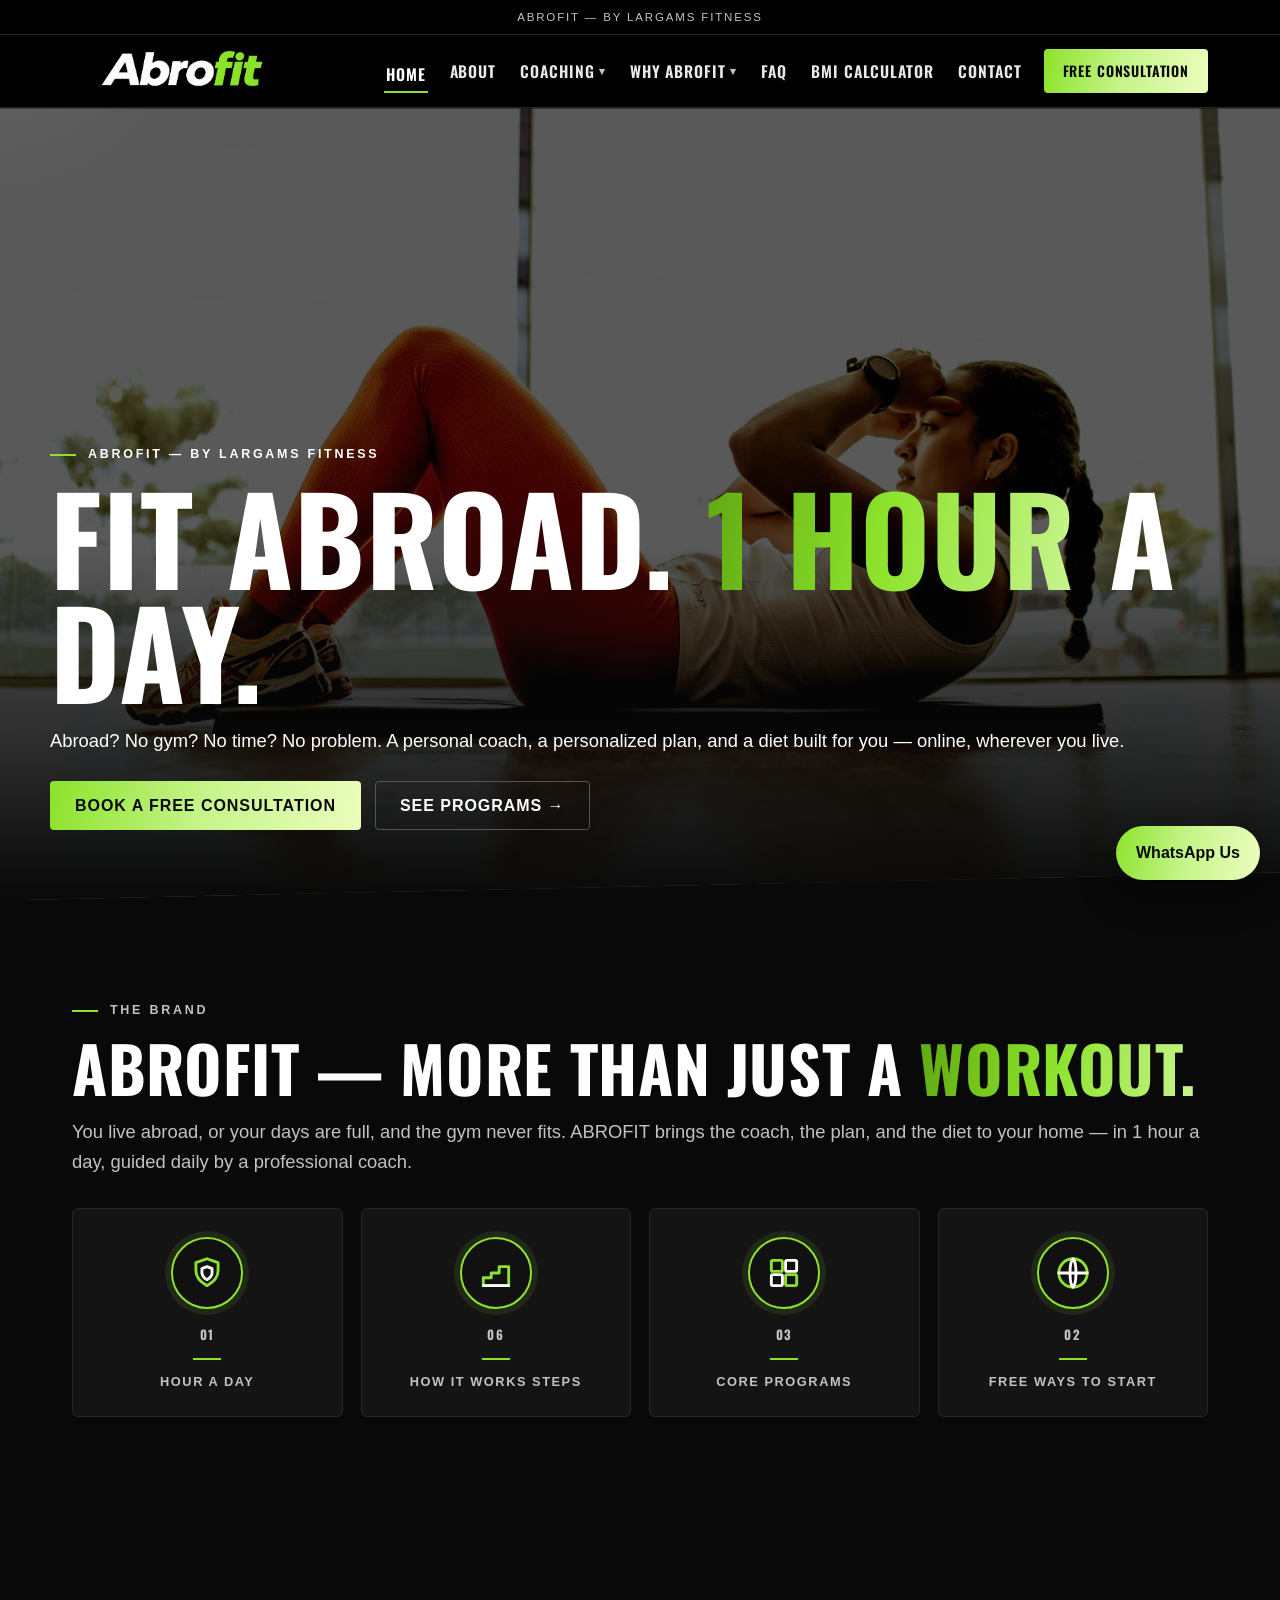
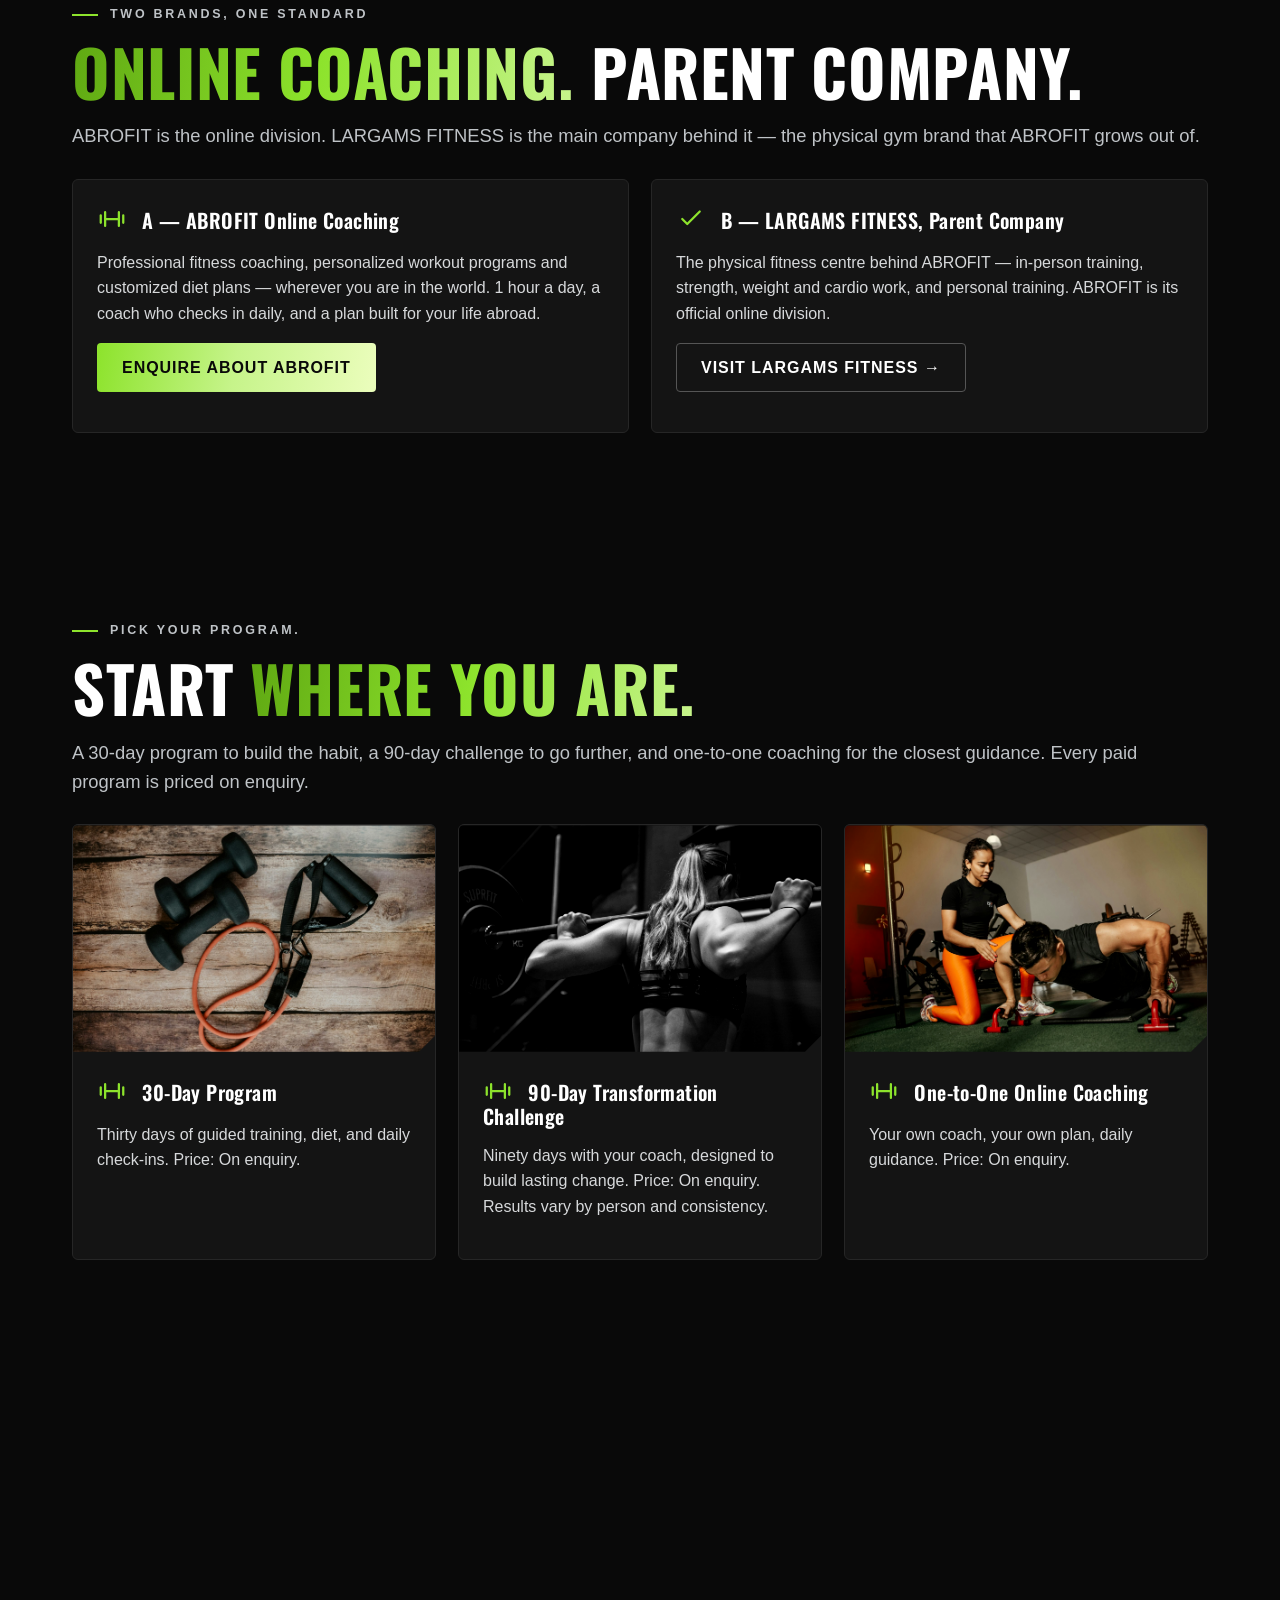
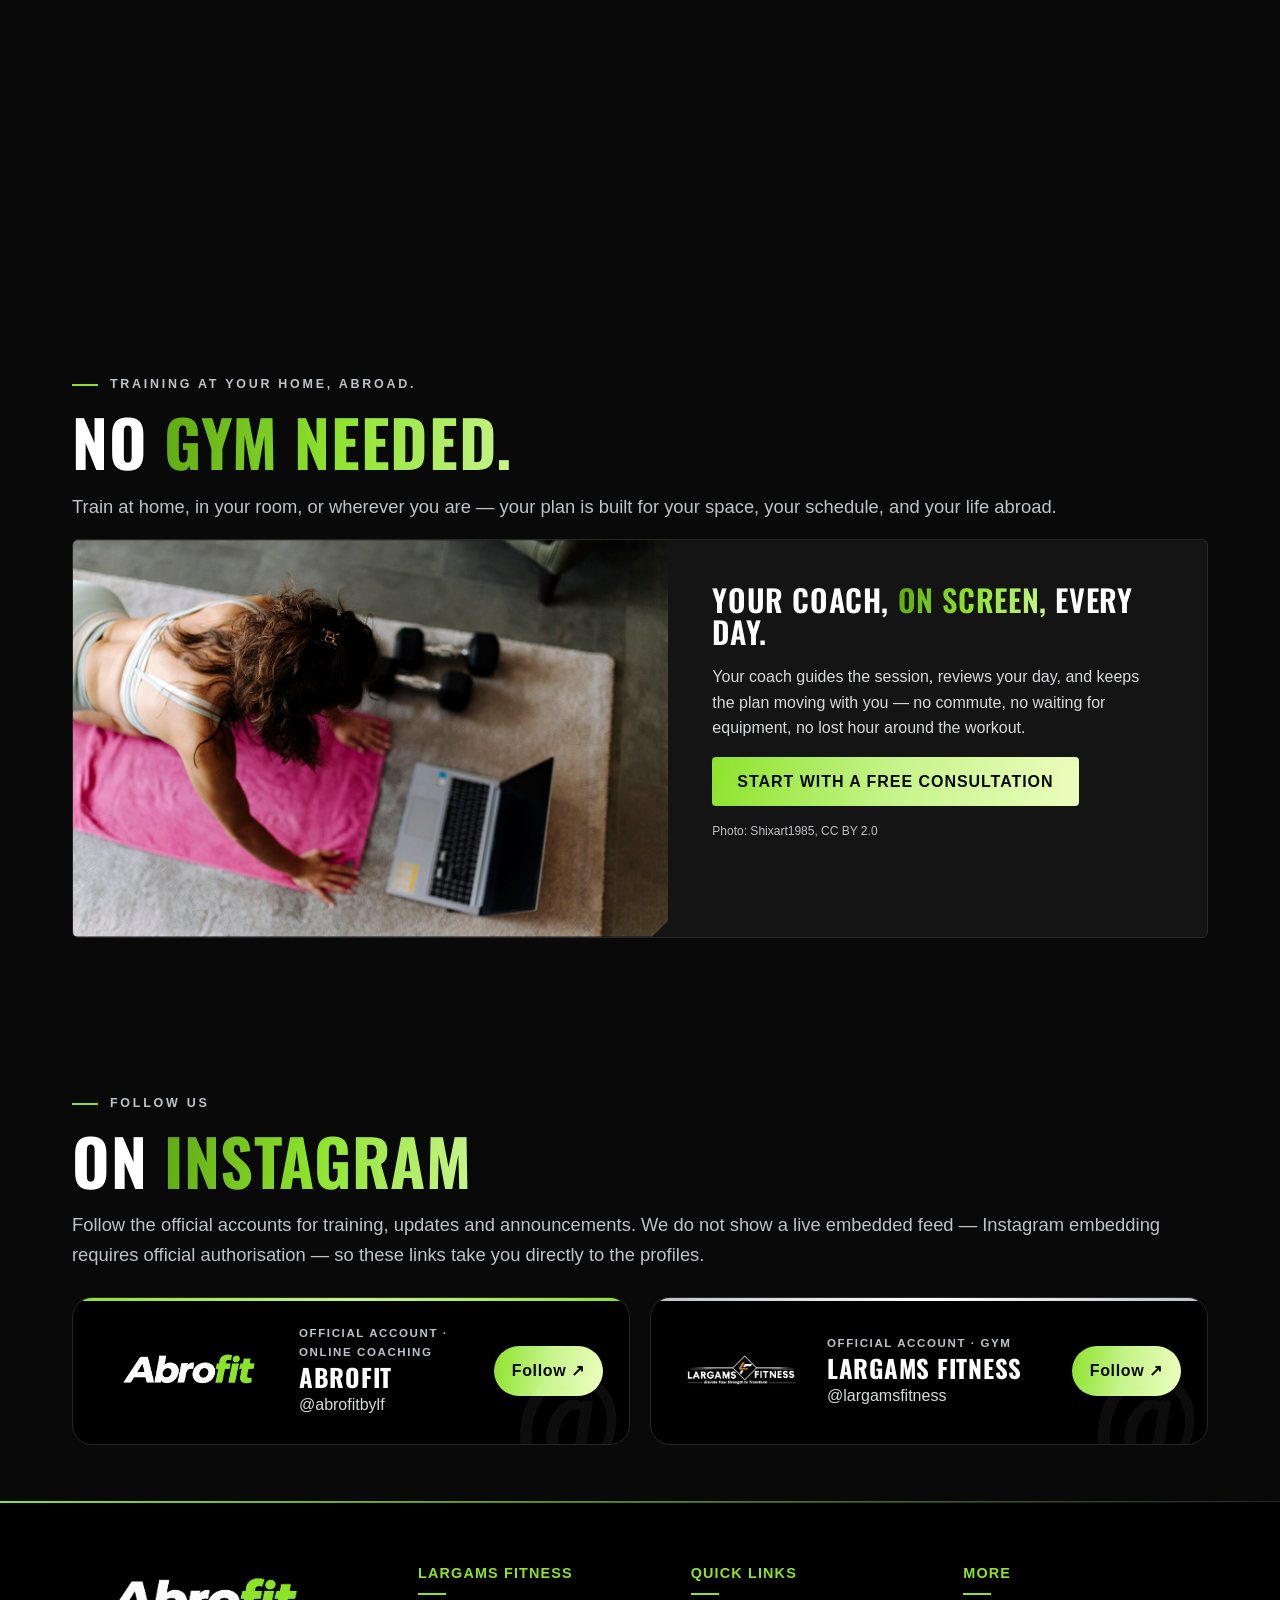
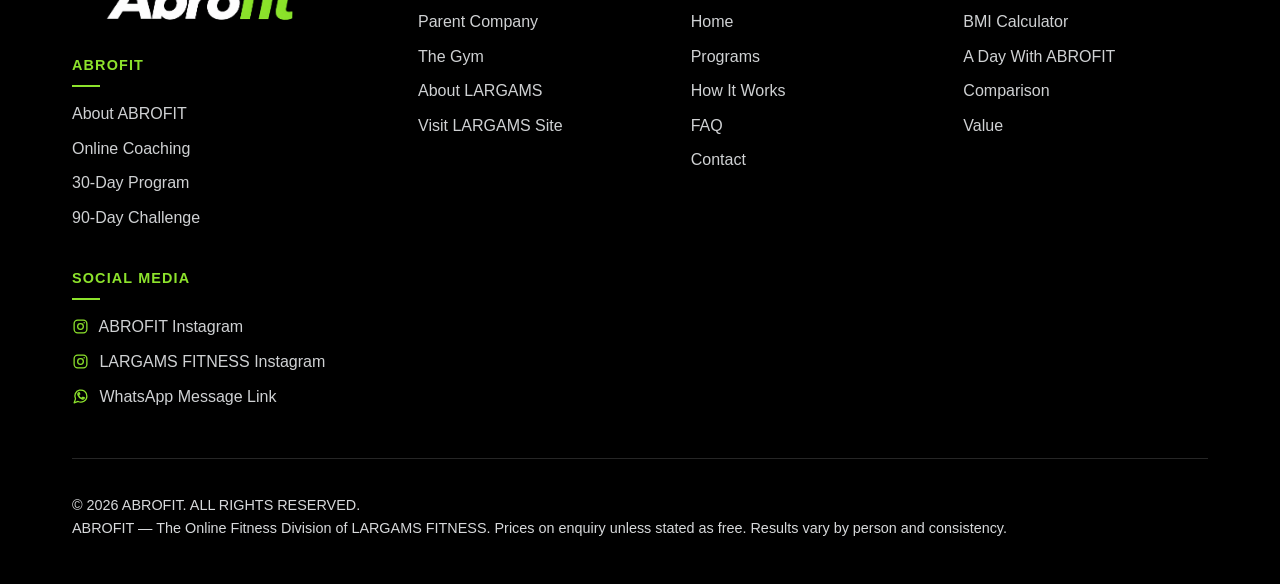
==== commit c66df99d: "Daily session corrected site-wide: 30 minutes a day -> 1 hour a day (30-Day program durations unchan" ====
--- a/index.html
+++ b/index.html
@@ -1,9 +1,9 @@
 <!doctype html><html lang="en"><head><meta charset="utf-8"><meta name="viewport" content="width=device-width,initial-scale=1">
-<title>ABROFIT — Online Fitness Coaching | ABROFIT by LARGAMS FITNESS</title><meta name="description" content="ABROFIT by LARGAMS FITNESS: online fitness coaching for people abroad and people with no time for a gym. 30 minutes a day, a personal coach, a diet plan built for you.">
-<link rel="canonical" href="https://dawoodshah2232-svg.github.io/abrofit/index.html"><meta property="og:title" content="ABROFIT — Online Fitness Coaching — ABROFIT"><meta property="og:description" content="ABROFIT by LARGAMS FITNESS: online fitness coaching for people abroad and people with no time for a gym. 30 minutes a day, a personal coach, a diet plan built for you."><meta property="og:type" content="website"><meta property="og:url" content="https://dawoodshah2232-svg.github.io/abrofit/index.html"><meta property="og:image" content="https://dawoodshah2232-svg.github.io/abrofit/assets/images/home-workout.jpg">
+<title>ABROFIT — Online Fitness Coaching | ABROFIT by LARGAMS FITNESS</title><meta name="description" content="ABROFIT by LARGAMS FITNESS: online fitness coaching for people abroad and people with no time for a gym. 1 hour a day, a personal coach, a diet plan built for you.">
+<link rel="canonical" href="https://dawoodshah2232-svg.github.io/abrofit/index.html"><meta property="og:title" content="ABROFIT — Online Fitness Coaching — ABROFIT"><meta property="og:description" content="ABROFIT by LARGAMS FITNESS: online fitness coaching for people abroad and people with no time for a gym. 1 hour a day, a personal coach, a diet plan built for you."><meta property="og:type" content="website"><meta property="og:url" content="https://dawoodshah2232-svg.github.io/abrofit/index.html"><meta property="og:image" content="https://dawoodshah2232-svg.github.io/abrofit/assets/images/home-workout.jpg">
 <link rel="preconnect" href="https://fonts.googleapis.com"><link rel="preconnect" href="https://fonts.gstatic.com" crossorigin><link href="https://fonts.googleapis.com/css2?family=Oswald:wght@500;600;700&display=swap" rel="stylesheet"><link rel="icon" type="image/png" href="assets/logo-abrofit-clear.png"><link rel="stylesheet" href="assets/style.css?v=20261104f">
 <script type="application/ld+json">{"@context":"https://schema.org","@type":"Organization","name":"ABROFIT","url":"https://dawoodshah2232-svg.github.io/abrofit/","parentOrganization":{"@type":"Organization","name":"LARGAMS FITNESS","url":"https://dawoodshah2232-svg.github.io/largams-fitness/"},"sameAs":["https://www.instagram.com/abrofitbylf","https://www.instagram.com/largamsfitness"],"description":"ABROFIT is the online fitness division of LARGAMS FITNESS: personalized online coaching, workout plans and diet plans for people worldwide."}</script></head><body><a class="skip" href="#main">Skip to content</a><div class="spotlight" aria-hidden="true"></div>
-<header class="site-header"><div class="parent-strip"><div class="wrap">ABROFIT &mdash; by LARGAMS FITNESS</div></div><div class="wrap nav-inner"><a class="logo" href="index.html"><img class="site-logo" src="assets/logo-abrofit-clear.png" alt="ABROFIT — by LARGAMS FITNESS"></a><button class="hamburger" aria-label="Open menu" aria-expanded="false">&#9776;</button><nav class="main-nav"><a href="index.html" class="active" aria-current="page">Home</a><a href="about.html">About</a><div class="drop"><a aria-haspopup="true" href="how-it-works.html" class="">Coaching <span class="caret" aria-hidden="true">▾</span></a><button class="drop-toggle" type="button" aria-expanded="false" aria-label="Show Coaching submenu">▾</button><div class="drop-menu"><a href="how-it-works.html">How It Works</a><a href="programs.html">Programs</a><a href="a-day.html">A Day With ABROFIT</a></div></div><div class="drop"><a aria-haspopup="true" href="why-it-matters.html" class="">Why ABROFIT <span class="caret" aria-hidden="true">▾</span></a><button class="drop-toggle" type="button" aria-expanded="false" aria-label="Show Why ABROFIT submenu">▾</button><div class="drop-menu"><a href="why-it-matters.html">Why It Matters</a><a href="comparison.html">Comparison</a><a href="value.html">Value</a></div></div><a href="faq.html">FAQ</a><a href="calculator.html">BMI Calculator</a><a href="contact.html">Contact</a><a class="btn small" href="https://wa.me/918137008663?text=Hi%20ABROFIT%2C%20I%20would%20like%20a%20free%20consultation.%20Please%20share%20the%20details.">Free Consultation</a></nav></div></header><main id="main"><section class="hero"><img class="bg" src="assets/images/home-workout.jpg" alt="Woman doing a home workout on a mat"><div class="wrap hero-inner"><p class="kicker">ABROFIT &mdash; by LARGAMS FITNESS</p><h1 class="hero-title">Fit Abroad. <span class='green-word'>30 Minutes</span> A Day.</h1><p class="lead">Abroad? No gym? No time? No problem. A personal coach, a personalized plan, and a diet built for you &mdash; online, wherever you live.</p><div class="btns"><a class="btn" href="https://wa.me/918137008663?text=Hi%20ABROFIT%2C%20I%20would%20like%20a%20free%20consultation.%20Please%20share%20the%20details.">Book A Free Consultation</a><a class="btn ghost" href="programs.html">See Programs &rarr;</a></div></div></section><section class="section"><div class="wrap"><p class="kicker reveal">The Brand</p><h2 class="reveal">ABROFIT &mdash; More Than Just A <span class='green-word'>Workout.</span></h2><p class="lead reveal">You live abroad, or your days are full, and the gym never fits. ABROFIT brings the coach, the plan, and the diet to your home &mdash; in 30 minutes a day, guided daily by a professional coach.</p><div class="stats" style="margin-top:32px"><div class="stat"><div class="stat-icon" aria-hidden="true"><svg class="ic-badge-svg" viewBox="0 0 24 24" fill="none" stroke-width="1.8" stroke-linecap="round" stroke-linejoin="round" aria-hidden="true"><path stroke="#8DE32C" d="M12 3l7 2.5v5c0 4.2-3 7.2-7 9.5-4-2.3-7-5.3-7-9.5v-5z"/><path stroke="#FFFFFF" d="M12 8l3.2 1.2v2.6c0 2-1.4 3.4-3.2 4.4-1.8-1-3.2-2.4-3.2-4.4V9.2z"/></svg></div><b><span data-count="30">00</span></b><span class="stat-rule" aria-hidden="true"></span><span>Minutes A Day</span></div><div class="stat"><div class="stat-icon" aria-hidden="true"><svg class="ic-badge-svg" viewBox="0 0 24 24" fill="none" stroke-width="1.8" stroke-linecap="round" stroke-linejoin="round" aria-hidden="true"><path stroke="#8DE32C" d="M4 20v-5h5v-3h5V8h6v12H4z"/><path stroke="#FFFFFF" d="M4 20h16"/></svg></div><b><span data-count="6">00</span></b><span class="stat-rule" aria-hidden="true"></span><span>How It Works Steps</span></div><div class="stat"><div class="stat-icon" aria-hidden="true"><svg class="ic-badge-svg" viewBox="0 0 24 24" fill="none" stroke-width="1.8" stroke-linecap="round" stroke-linejoin="round" aria-hidden="true"><rect stroke="#8DE32C" x="4" y="4" width="7" height="7" rx="1"/><rect stroke="#FFFFFF" x="13" y="4" width="7" height="7" rx="1"/><rect stroke="#FFFFFF" x="4" y="13" width="7" height="7" rx="1"/><rect stroke="#8DE32C" x="13" y="13" width="7" height="7" rx="1"/></svg></div><b><span data-count="3">00</span></b><span class="stat-rule" aria-hidden="true"></span><span>Core Programs</span></div><div class="stat"><div class="stat-icon" aria-hidden="true"><svg class="ic-badge-svg" viewBox="0 0 24 24" fill="none" stroke-width="1.8" stroke-linecap="round" stroke-linejoin="round" aria-hidden="true"><circle stroke="#8DE32C" cx="12" cy="12" r="9" fill="none"/><path stroke="#FFFFFF" d="M3 12h18"/><path stroke="#FFFFFF" d="M12 3c2.5 2.5 2.5 15.5 0 18-2.5-2.5-2.5-15.5 0-18z"/></svg></div><b><span data-count="2">00</span></b><span class="stat-rule" aria-hidden="true"></span><span>Free Ways To Start</span></div></div></div></section><section class="section"><div class="wrap"><p class="kicker reveal">Two Brands, One Standard</p><h2 class="reveal"><span class='green-word'>Online Coaching.</span> Parent Company.</h2><p class="lead reveal">ABROFIT is the online division. LARGAMS FITNESS is the main company behind it &mdash; the physical gym brand that ABROFIT grows out of.</p><div class="grid two" style="margin-top:28px"><div class="card reveal"><div class="card-body"><h3><svg class="ic" viewBox="0 0 24 24" fill="none" stroke="currentColor" stroke-width="1.8" stroke-linecap="round" stroke-linejoin="round" aria-hidden="true"><path d="M6.5 6.5v11M17.5 6.5v11M3 9v6M21 9v6M6.5 12h11"/></svg> A &mdash; ABROFIT Online Coaching</h3><p>Professional fitness coaching, personalized workout programs and customized diet plans &mdash; wherever you are in the world. 30 minutes a day, a coach who checks in daily, and a plan built for your life abroad.</p><p><a class="btn" href="https://wa.me/918137008663?text=Hi%20ABROFIT%2C%20I%20am%20interested%20in%20your%20online%20fitness%20coaching%20programs.%20Please%20share%20the%20details.">Enquire About ABROFIT</a></p></div></div><div class="card reveal" style="--d:.08s"><div class="card-body"><h3><svg class="ic" viewBox="0 0 24 24" fill="none" stroke="currentColor" stroke-width="1.8" stroke-linecap="round" stroke-linejoin="round" aria-hidden="true"><path d="M5 12l4 4L19 6"/></svg> B &mdash; LARGAMS FITNESS, Parent Company</h3><p>The physical fitness centre behind ABROFIT &mdash; in-person training, strength, weight and cardio work, and personal training. ABROFIT is its official online division.</p><p><a class="btn ghost" href="https://dawoodshah2232-svg.github.io/largams-fitness/">Visit LARGAMS FITNESS &rarr;</a></p></div></div></div></div></section><section class="section"><div class="wrap"><p class="kicker reveal">Pick Your Program.</p><h2 class="reveal">Start <span class='green-word'>Where You Are.</span></h2><p class="lead reveal">A 30-day program to build the habit, a 90-day challenge to go further, and one-to-one coaching for the closest guidance. Every paid program is priced on enquiry.</p><div class="grid three" style="margin-top:28px"><div class="card reveal" style="--d:.08s"><div class="media"><img loading="lazy" src="assets/images/home-dumbbells.jpg" alt="30-Day Program photo"></div><div class="card-body"><h3><svg class="ic" viewBox="0 0 24 24" fill="none" stroke="currentColor" stroke-width="1.8" stroke-linecap="round" stroke-linejoin="round" aria-hidden="true"><path d="M6.5 6.5v11M17.5 6.5v11M3 9v6M21 9v6M6.5 12h11"/></svg> 30-Day Program</h3><p>Thirty days of guided training, diet, and daily check-ins. Price: On enquiry.</p></div></div><div class="card reveal" style="--d:.08s"><div class="media"><img loading="lazy" src="assets/images/challenge.jpg" alt="90-Day Transformation Challenge photo"></div><div class="card-body"><h3><svg class="ic" viewBox="0 0 24 24" fill="none" stroke="currentColor" stroke-width="1.8" stroke-linecap="round" stroke-linejoin="round" aria-hidden="true"><path d="M6.5 6.5v11M17.5 6.5v11M3 9v6M21 9v6M6.5 12h11"/></svg> 90-Day Transformation Challenge</h3><p>Ninety days with your coach, designed to build lasting change. Price: On enquiry. Results vary by person and consistency.</p></div></div><div class="card reveal" style="--d:.08s"><div class="media"><img loading="lazy" src="assets/images/coach-one-to-one.jpg" alt="One-to-One Online Coaching photo"></div><div class="card-body"><h3><svg class="ic" viewBox="0 0 24 24" fill="none" stroke="currentColor" stroke-width="1.8" stroke-linecap="round" stroke-linejoin="round" aria-hidden="true"><path d="M6.5 6.5v11M17.5 6.5v11M3 9v6M21 9v6M6.5 12h11"/></svg> One-to-One Online Coaching</h3><p>Your own coach, your own plan, daily guidance. Price: On enquiry.</p></div></div><div class="card reveal" style="--d:.08s"><div class="media"><img loading="lazy" src="assets/images/talk.jpg" alt="Free Consultation photo"></div><div class="card-body"><h3><svg class="ic" viewBox="0 0 24 24" fill="none" stroke="currentColor" stroke-width="1.8" stroke-linecap="round" stroke-linejoin="round" aria-hidden="true"><path d="M6.5 6.5v11M17.5 6.5v11M3 9v6M21 9v6M6.5 12h11"/></svg> Free Consultation</h3><p>A free conversation about your life, your time, and your goal. Free.</p></div></div><div class="card reveal" style="--d:.08s"><div class="media"><img loading="lazy" src="assets/images/trial-kit.jpg" alt="One-Day Free Trial photo"></div><div class="card-body"><h3><svg class="ic" viewBox="0 0 24 24" fill="none" stroke="currentColor" stroke-width="1.8" stroke-linecap="round" stroke-linejoin="round" aria-hidden="true"><path d="M6.5 6.5v11M17.5 6.5v11M3 9v6M21 9v6M6.5 12h11"/></svg> One-Day Free Trial</h3><p>One free day to feel how ABROFIT works before you commit. Free.</p></div></div><div class="card reveal" style="--d:.08s"><div class="media"><img loading="lazy" src="assets/images/diet-bowl.jpg" alt="Custom Diet Plans photo"></div><div class="card-body"><h3><svg class="ic" viewBox="0 0 24 24" fill="none" stroke="currentColor" stroke-width="1.8" stroke-linecap="round" stroke-linejoin="round" aria-hidden="true"><path d="M6.5 6.5v11M17.5 6.5v11M3 9v6M21 9v6M6.5 12h11"/></svg> Custom Diet Plans</h3><p>Eating habits are part of the plan &mdash; built around your routine and the food around you.</p></div></div></div><p class="reveal" style="margin-top:24px"><a class="btn" href="programs.html">All Programs</a></p></div></section><section class="section"><div class="wrap"><p class="kicker reveal">Training At Your Home, Abroad.</p><h2 class="reveal">No <span class='green-word'>Gym Needed.</span></h2><p class="lead reveal">Train at home, in your room, or wherever you are &mdash; your plan is built for your space, your schedule, and your life abroad.</p><div class="split reveal"><div class="media"><img loading="lazy" src="assets/images/coach-on-screen.jpg" alt="Woman exercising on a mat at home, facing an open laptop"></div><div class="split-body"><h3>Your Coach, <span class='green-word'>On Screen,</span> Every Day.</h3><p>Your coach guides the session, reviews your day, and keeps the plan moving with you &mdash; no commute, no waiting for equipment, no lost hour around the workout.</p><p><a class="btn" href="https://wa.me/918137008663?text=Hi%20ABROFIT%2C%20I%20would%20like%20a%20free%20consultation.%20Please%20share%20the%20details.">Start With A Free Consultation</a></p><p class="photo-credit">Photo: Shixart1985, CC BY 2.0</p></div></div></div></section><section class="section tight"><div class="wrap"><p class="kicker reveal">Follow Us</p><h2 class="reveal">On <span class='green-word'>Instagram</span></h2><p class="lead reveal">Follow the official accounts for training, updates and announcements. We do not show a live embedded feed &mdash; Instagram embedding requires official authorisation &mdash; so these links take you directly to the profiles.</p><div class="insta-grid"><a class="insta-card reveal" href="https://www.instagram.com/abrofitbylf"><img class="insta-brand-abro" src="assets/logo-abrofit-clear.png" alt="ABROFIT logo"><div class="insta-text"><span class="insta-tag">Official account &middot; Online coaching</span><span class="insta-name">ABROFIT</span><span class="insta-handle">@abrofitbylf</span></div><span class="insta-cta">Follow <span class="insta-arrow">&nearr;</span></span><span class="insta-watermark" aria-hidden="true">@</span></a>
+<header class="site-header"><div class="parent-strip"><div class="wrap">ABROFIT &mdash; by LARGAMS FITNESS</div></div><div class="wrap nav-inner"><a class="logo" href="index.html"><img class="site-logo" src="assets/logo-abrofit-clear.png" alt="ABROFIT — by LARGAMS FITNESS"></a><button class="hamburger" aria-label="Open menu" aria-expanded="false">&#9776;</button><nav class="main-nav"><a href="index.html" class="active" aria-current="page">Home</a><a href="about.html">About</a><div class="drop"><a aria-haspopup="true" href="how-it-works.html" class="">Coaching <span class="caret" aria-hidden="true">▾</span></a><button class="drop-toggle" type="button" aria-expanded="false" aria-label="Show Coaching submenu">▾</button><div class="drop-menu"><a href="how-it-works.html">How It Works</a><a href="programs.html">Programs</a><a href="a-day.html">A Day With ABROFIT</a></div></div><div class="drop"><a aria-haspopup="true" href="why-it-matters.html" class="">Why ABROFIT <span class="caret" aria-hidden="true">▾</span></a><button class="drop-toggle" type="button" aria-expanded="false" aria-label="Show Why ABROFIT submenu">▾</button><div class="drop-menu"><a href="why-it-matters.html">Why It Matters</a><a href="comparison.html">Comparison</a><a href="value.html">Value</a></div></div><a href="faq.html">FAQ</a><a href="calculator.html">BMI Calculator</a><a href="contact.html">Contact</a><a class="btn small" href="https://wa.me/918137008663?text=Hi%20ABROFIT%2C%20I%20would%20like%20a%20free%20consultation.%20Please%20share%20the%20details.">Free Consultation</a></nav></div></header><main id="main"><section class="hero"><img class="bg" src="assets/images/home-workout.jpg" alt="Woman doing a home workout on a mat"><div class="wrap hero-inner"><p class="kicker">ABROFIT &mdash; by LARGAMS FITNESS</p><h1 class="hero-title">Fit Abroad. <span class='green-word'>1 Hour</span> A Day.</h1><p class="lead">Abroad? No gym? No time? No problem. A personal coach, a personalized plan, and a diet built for you &mdash; online, wherever you live.</p><div class="btns"><a class="btn" href="https://wa.me/918137008663?text=Hi%20ABROFIT%2C%20I%20would%20like%20a%20free%20consultation.%20Please%20share%20the%20details.">Book A Free Consultation</a><a class="btn ghost" href="programs.html">See Programs &rarr;</a></div></div></section><section class="section"><div class="wrap"><p class="kicker reveal">The Brand</p><h2 class="reveal">ABROFIT &mdash; More Than Just A <span class='green-word'>Workout.</span></h2><p class="lead reveal">You live abroad, or your days are full, and the gym never fits. ABROFIT brings the coach, the plan, and the diet to your home &mdash; in 1 hour a day, guided daily by a professional coach.</p><div class="stats" style="margin-top:32px"><div class="stat"><div class="stat-icon" aria-hidden="true"><svg class="ic-badge-svg" viewBox="0 0 24 24" fill="none" stroke-width="1.8" stroke-linecap="round" stroke-linejoin="round" aria-hidden="true"><path stroke="#8DE32C" d="M12 3l7 2.5v5c0 4.2-3 7.2-7 9.5-4-2.3-7-5.3-7-9.5v-5z"/><path stroke="#FFFFFF" d="M12 8l3.2 1.2v2.6c0 2-1.4 3.4-3.2 4.4-1.8-1-3.2-2.4-3.2-4.4V9.2z"/></svg></div><b><span data-count="1">00</span></b><span class="stat-rule" aria-hidden="true"></span><span>Hour A Day</span></div><div class="stat"><div class="stat-icon" aria-hidden="true"><svg class="ic-badge-svg" viewBox="0 0 24 24" fill="none" stroke-width="1.8" stroke-linecap="round" stroke-linejoin="round" aria-hidden="true"><path stroke="#8DE32C" d="M4 20v-5h5v-3h5V8h6v12H4z"/><path stroke="#FFFFFF" d="M4 20h16"/></svg></div><b><span data-count="6">00</span></b><span class="stat-rule" aria-hidden="true"></span><span>How It Works Steps</span></div><div class="stat"><div class="stat-icon" aria-hidden="true"><svg class="ic-badge-svg" viewBox="0 0 24 24" fill="none" stroke-width="1.8" stroke-linecap="round" stroke-linejoin="round" aria-hidden="true"><rect stroke="#8DE32C" x="4" y="4" width="7" height="7" rx="1"/><rect stroke="#FFFFFF" x="13" y="4" width="7" height="7" rx="1"/><rect stroke="#FFFFFF" x="4" y="13" width="7" height="7" rx="1"/><rect stroke="#8DE32C" x="13" y="13" width="7" height="7" rx="1"/></svg></div><b><span data-count="3">00</span></b><span class="stat-rule" aria-hidden="true"></span><span>Core Programs</span></div><div class="stat"><div class="stat-icon" aria-hidden="true"><svg class="ic-badge-svg" viewBox="0 0 24 24" fill="none" stroke-width="1.8" stroke-linecap="round" stroke-linejoin="round" aria-hidden="true"><circle stroke="#8DE32C" cx="12" cy="12" r="9" fill="none"/><path stroke="#FFFFFF" d="M3 12h18"/><path stroke="#FFFFFF" d="M12 3c2.5 2.5 2.5 15.5 0 18-2.5-2.5-2.5-15.5 0-18z"/></svg></div><b><span data-count="2">00</span></b><span class="stat-rule" aria-hidden="true"></span><span>Free Ways To Start</span></div></div></div></section><section class="section"><div class="wrap"><p class="kicker reveal">Two Brands, One Standard</p><h2 class="reveal"><span class='green-word'>Online Coaching.</span> Parent Company.</h2><p class="lead reveal">ABROFIT is the online division. LARGAMS FITNESS is the main company behind it &mdash; the physical gym brand that ABROFIT grows out of.</p><div class="grid two" style="margin-top:28px"><div class="card reveal"><div class="card-body"><h3><svg class="ic" viewBox="0 0 24 24" fill="none" stroke="currentColor" stroke-width="1.8" stroke-linecap="round" stroke-linejoin="round" aria-hidden="true"><path d="M6.5 6.5v11M17.5 6.5v11M3 9v6M21 9v6M6.5 12h11"/></svg> A &mdash; ABROFIT Online Coaching</h3><p>Professional fitness coaching, personalized workout programs and customized diet plans &mdash; wherever you are in the world. 1 hour a day, a coach who checks in daily, and a plan built for your life abroad.</p><p><a class="btn" href="https://wa.me/918137008663?text=Hi%20ABROFIT%2C%20I%20am%20interested%20in%20your%20online%20fitness%20coaching%20programs.%20Please%20share%20the%20details.">Enquire About ABROFIT</a></p></div></div><div class="card reveal" style="--d:.08s"><div class="card-body"><h3><svg class="ic" viewBox="0 0 24 24" fill="none" stroke="currentColor" stroke-width="1.8" stroke-linecap="round" stroke-linejoin="round" aria-hidden="true"><path d="M5 12l4 4L19 6"/></svg> B &mdash; LARGAMS FITNESS, Parent Company</h3><p>The physical fitness centre behind ABROFIT &mdash; in-person training, strength, weight and cardio work, and personal training. ABROFIT is its official online division.</p><p><a class="btn ghost" href="https://dawoodshah2232-svg.github.io/largams-fitness/">Visit LARGAMS FITNESS &rarr;</a></p></div></div></div></div></section><section class="section"><div class="wrap"><p class="kicker reveal">Pick Your Program.</p><h2 class="reveal">Start <span class='green-word'>Where You Are.</span></h2><p class="lead reveal">A 30-day program to build the habit, a 90-day challenge to go further, and one-to-one coaching for the closest guidance. Every paid program is priced on enquiry.</p><div class="grid three" style="margin-top:28px"><div class="card reveal" style="--d:.08s"><div class="media"><img loading="lazy" src="assets/images/home-dumbbells.jpg" alt="30-Day Program photo"></div><div class="card-body"><h3><svg class="ic" viewBox="0 0 24 24" fill="none" stroke="currentColor" stroke-width="1.8" stroke-linecap="round" stroke-linejoin="round" aria-hidden="true"><path d="M6.5 6.5v11M17.5 6.5v11M3 9v6M21 9v6M6.5 12h11"/></svg> 30-Day Program</h3><p>Thirty days of guided training, diet, and daily check-ins. Price: On enquiry.</p></div></div><div class="card reveal" style="--d:.08s"><div class="media"><img loading="lazy" src="assets/images/challenge.jpg" alt="90-Day Transformation Challenge photo"></div><div class="card-body"><h3><svg class="ic" viewBox="0 0 24 24" fill="none" stroke="currentColor" stroke-width="1.8" stroke-linecap="round" stroke-linejoin="round" aria-hidden="true"><path d="M6.5 6.5v11M17.5 6.5v11M3 9v6M21 9v6M6.5 12h11"/></svg> 90-Day Transformation Challenge</h3><p>Ninety days with your coach, designed to build lasting change. Price: On enquiry. Results vary by person and consistency.</p></div></div><div class="card reveal" style="--d:.08s"><div class="media"><img loading="lazy" src="assets/images/coach-one-to-one.jpg" alt="One-to-One Online Coaching photo"></div><div class="card-body"><h3><svg class="ic" viewBox="0 0 24 24" fill="none" stroke="currentColor" stroke-width="1.8" stroke-linecap="round" stroke-linejoin="round" aria-hidden="true"><path d="M6.5 6.5v11M17.5 6.5v11M3 9v6M21 9v6M6.5 12h11"/></svg> One-to-One Online Coaching</h3><p>Your own coach, your own plan, daily guidance. Price: On enquiry.</p></div></div><div class="card reveal" style="--d:.08s"><div class="media"><img loading="lazy" src="assets/images/talk.jpg" alt="Free Consultation photo"></div><div class="card-body"><h3><svg class="ic" viewBox="0 0 24 24" fill="none" stroke="currentColor" stroke-width="1.8" stroke-linecap="round" stroke-linejoin="round" aria-hidden="true"><path d="M6.5 6.5v11M17.5 6.5v11M3 9v6M21 9v6M6.5 12h11"/></svg> Free Consultation</h3><p>A free conversation about your life, your time, and your goal. Free.</p></div></div><div class="card reveal" style="--d:.08s"><div class="media"><img loading="lazy" src="assets/images/trial-kit.jpg" alt="One-Day Free Trial photo"></div><div class="card-body"><h3><svg class="ic" viewBox="0 0 24 24" fill="none" stroke="currentColor" stroke-width="1.8" stroke-linecap="round" stroke-linejoin="round" aria-hidden="true"><path d="M6.5 6.5v11M17.5 6.5v11M3 9v6M21 9v6M6.5 12h11"/></svg> One-Day Free Trial</h3><p>One free day to feel how ABROFIT works before you commit. Free.</p></div></div><div class="card reveal" style="--d:.08s"><div class="media"><img loading="lazy" src="assets/images/diet-bowl.jpg" alt="Custom Diet Plans photo"></div><div class="card-body"><h3><svg class="ic" viewBox="0 0 24 24" fill="none" stroke="currentColor" stroke-width="1.8" stroke-linecap="round" stroke-linejoin="round" aria-hidden="true"><path d="M6.5 6.5v11M17.5 6.5v11M3 9v6M21 9v6M6.5 12h11"/></svg> Custom Diet Plans</h3><p>Eating habits are part of the plan &mdash; built around your routine and the food around you.</p></div></div></div><p class="reveal" style="margin-top:24px"><a class="btn" href="programs.html">All Programs</a></p></div></section><section class="section"><div class="wrap"><p class="kicker reveal">Training At Your Home, Abroad.</p><h2 class="reveal">No <span class='green-word'>Gym Needed.</span></h2><p class="lead reveal">Train at home, in your room, or wherever you are &mdash; your plan is built for your space, your schedule, and your life abroad.</p><div class="split reveal"><div class="media"><img loading="lazy" src="assets/images/coach-on-screen.jpg" alt="Woman exercising on a mat at home, facing an open laptop"></div><div class="split-body"><h3>Your Coach, <span class='green-word'>On Screen,</span> Every Day.</h3><p>Your coach guides the session, reviews your day, and keeps the plan moving with you &mdash; no commute, no waiting for equipment, no lost hour around the workout.</p><p><a class="btn" href="https://wa.me/918137008663?text=Hi%20ABROFIT%2C%20I%20would%20like%20a%20free%20consultation.%20Please%20share%20the%20details.">Start With A Free Consultation</a></p><p class="photo-credit">Photo: Shixart1985, CC BY 2.0</p></div></div></div></section><section class="section tight"><div class="wrap"><p class="kicker reveal">Follow Us</p><h2 class="reveal">On <span class='green-word'>Instagram</span></h2><p class="lead reveal">Follow the official accounts for training, updates and announcements. We do not show a live embedded feed &mdash; Instagram embedding requires official authorisation &mdash; so these links take you directly to the profiles.</p><div class="insta-grid"><a class="insta-card reveal" href="https://www.instagram.com/abrofitbylf"><img class="insta-brand-abro" src="assets/logo-abrofit-clear.png" alt="ABROFIT logo"><div class="insta-text"><span class="insta-tag">Official account &middot; Online coaching</span><span class="insta-name">ABROFIT</span><span class="insta-handle">@abrofitbylf</span></div><span class="insta-cta">Follow <span class="insta-arrow">&nearr;</span></span><span class="insta-watermark" aria-hidden="true">@</span></a>
 <a class="insta-card insta-silver reveal" style="--d:.08s" href="https://www.instagram.com/largamsfitness"><img class="insta-brand" src="assets/logo-largams-clear.png" alt="LARGAMS FITNESS logo"><div class="insta-text"><span class="insta-tag">Official account &middot; Gym</span><span class="insta-name">LARGAMS FITNESS</span><span class="insta-handle">@largamsfitness</span></div><span class="insta-cta">Follow <span class="insta-arrow">&nearr;</span></span><span class="insta-watermark" aria-hidden="true">@</span></a></div></div></section></main><footer><div class="wrap"><div class="foot-grid"><div><img class="footer-logo" src="assets/logo-abrofit-clear.png" alt="ABROFIT logo"><h4>ABROFIT</h4><ul><li><a href="about.html">About ABROFIT</a></li><li><a href="programs.html">Online Coaching</a></li><li><a href="programs.html">30-Day Program</a></li><li><a href="programs.html">90-Day Challenge</a></li></ul></div><div><h4>LARGAMS FITNESS</h4><ul><li><a href="https://dawoodshah2232-svg.github.io/largams-fitness/">Parent Company</a></li><li><a href="https://dawoodshah2232-svg.github.io/largams-fitness/gym.html">The Gym</a></li><li><a href="https://dawoodshah2232-svg.github.io/largams-fitness/about.html">About LARGAMS</a></li><li><a href="https://dawoodshah2232-svg.github.io/largams-fitness/">Visit LARGAMS Site</a></li></ul></div><div><h4>Quick Links</h4><ul><li><a href="index.html">Home</a></li><li><a href="programs.html">Programs</a></li><li><a href="how-it-works.html">How It Works</a></li><li><a href="faq.html">FAQ</a></li><li><a href="contact.html">Contact</a></li></ul></div><div><h4>More</h4><ul><li><a href="calculator.html">BMI Calculator</a></li><li><a href="a-day.html">A Day With ABROFIT</a></li><li><a href="comparison.html">Comparison</a></li><li><a href="value.html">Value</a></li></ul></div><div><h4>Social Media</h4><ul><li><a href="https://www.instagram.com/abrofitbylf"><svg class="ic" viewBox="0 0 24 24" fill="none" stroke="currentColor" stroke-width="1.8" stroke-linecap="round" stroke-linejoin="round" aria-hidden="true"><rect x="3" y="3" width="18" height="18" rx="5"/><circle cx="12" cy="12" r="4"/><circle cx="17.2" cy="6.8" r="1" fill="currentColor" stroke="none"/></svg> ABROFIT Instagram</a></li><li><a href="https://www.instagram.com/largamsfitness"><svg class="ic" viewBox="0 0 24 24" fill="none" stroke="currentColor" stroke-width="1.8" stroke-linecap="round" stroke-linejoin="round" aria-hidden="true"><rect x="3" y="3" width="18" height="18" rx="5"/><circle cx="12" cy="12" r="4"/><circle cx="17.2" cy="6.8" r="1" fill="currentColor" stroke="none"/></svg> LARGAMS FITNESS Instagram</a></li><li><a href="https://wa.me/message/2R23YX4M53E4C1"><svg class="ic" viewBox="0 0 24 24" fill="none" stroke="currentColor" stroke-width="1.8" stroke-linecap="round" stroke-linejoin="round" aria-hidden="true"><path d="M21 11.5a8.5 8.5 0 0 1-12.4 7.5L3 21l2-5.6A8.5 8.5 0 1 1 21 11.5z"/><path d="M9 9.5c.5 2.5 2.5 4.5 5 5l1.5-1.5 2 1c-.5 1.5-2 2-3.5 1.5C11 14.5 9.5 13 8.5 10c-.5-1.5 0-3 1.5-3.5l1 2z"/></svg> WhatsApp Message Link</a></li></ul></div></div><div class="foot-bottom"><p>&copy; <span id="year">2026</span> ABROFIT. ALL RIGHTS RESERVED.<br>ABROFIT &mdash; The Online Fitness Division of LARGAMS FITNESS. Prices on enquiry unless stated as free. Results vary by person and consistency.</p></div></div></footer>
 <a class="wa-float" href="https://wa.me/918137008663?text=Hi%20ABROFIT%2C%20I%20would%20like%20a%20free%20consultation.%20Please%20share%20the%20details."><span>WhatsApp Us</span></a>
 <script src="assets/config.js"></script><script src="assets/app.js?v=20261104f"></script></body></html>
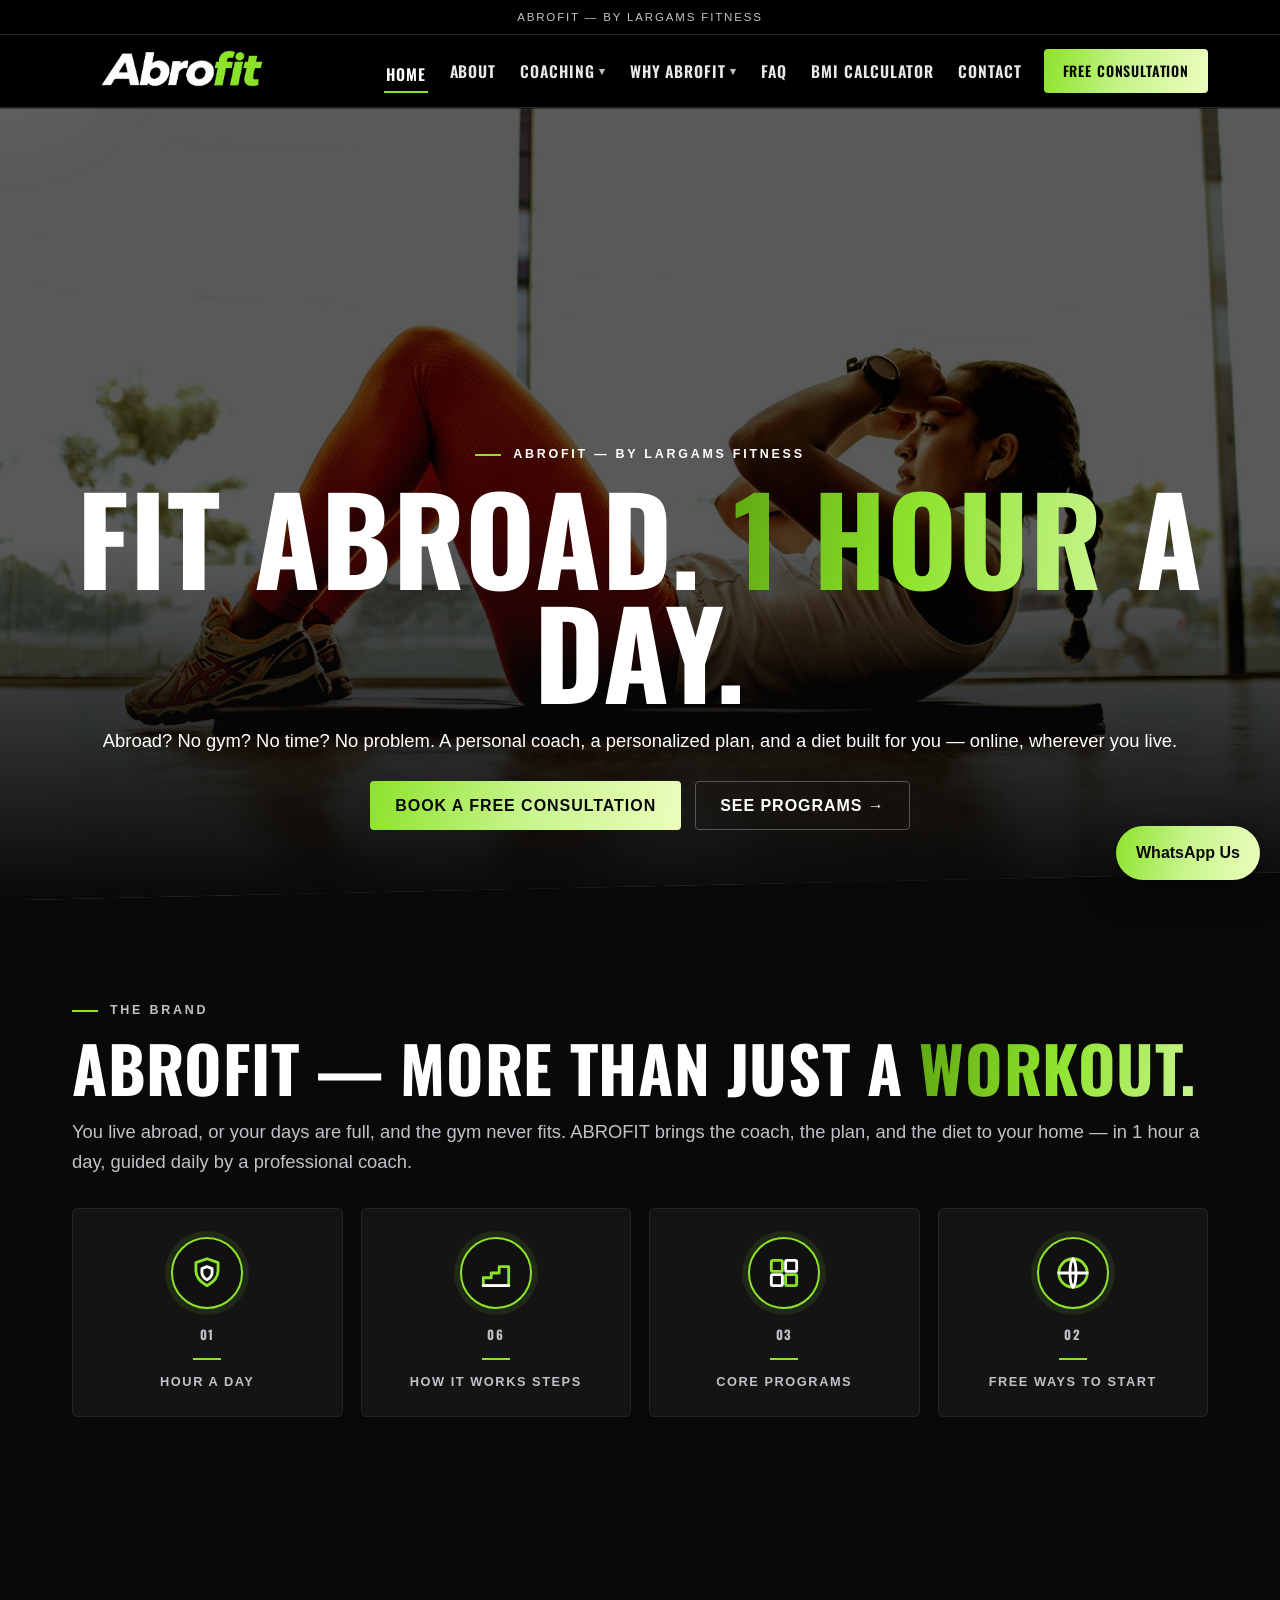
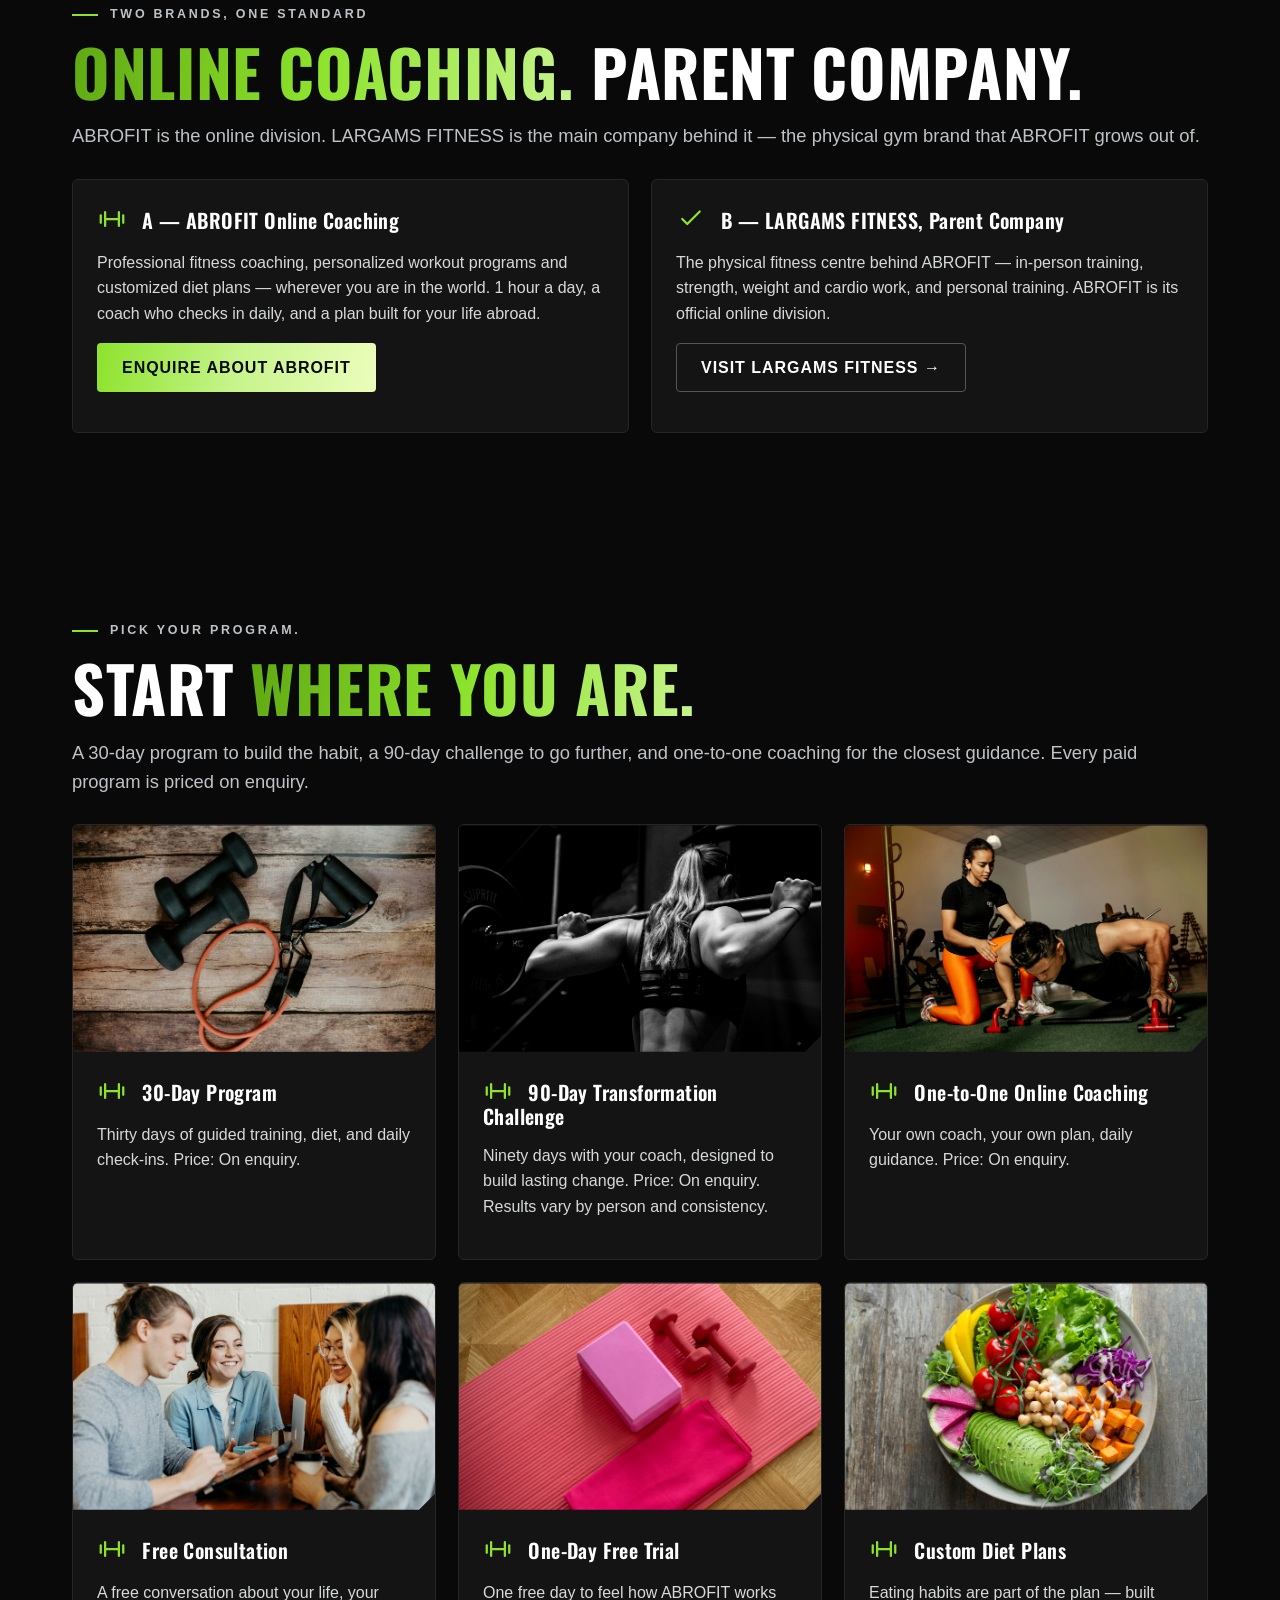
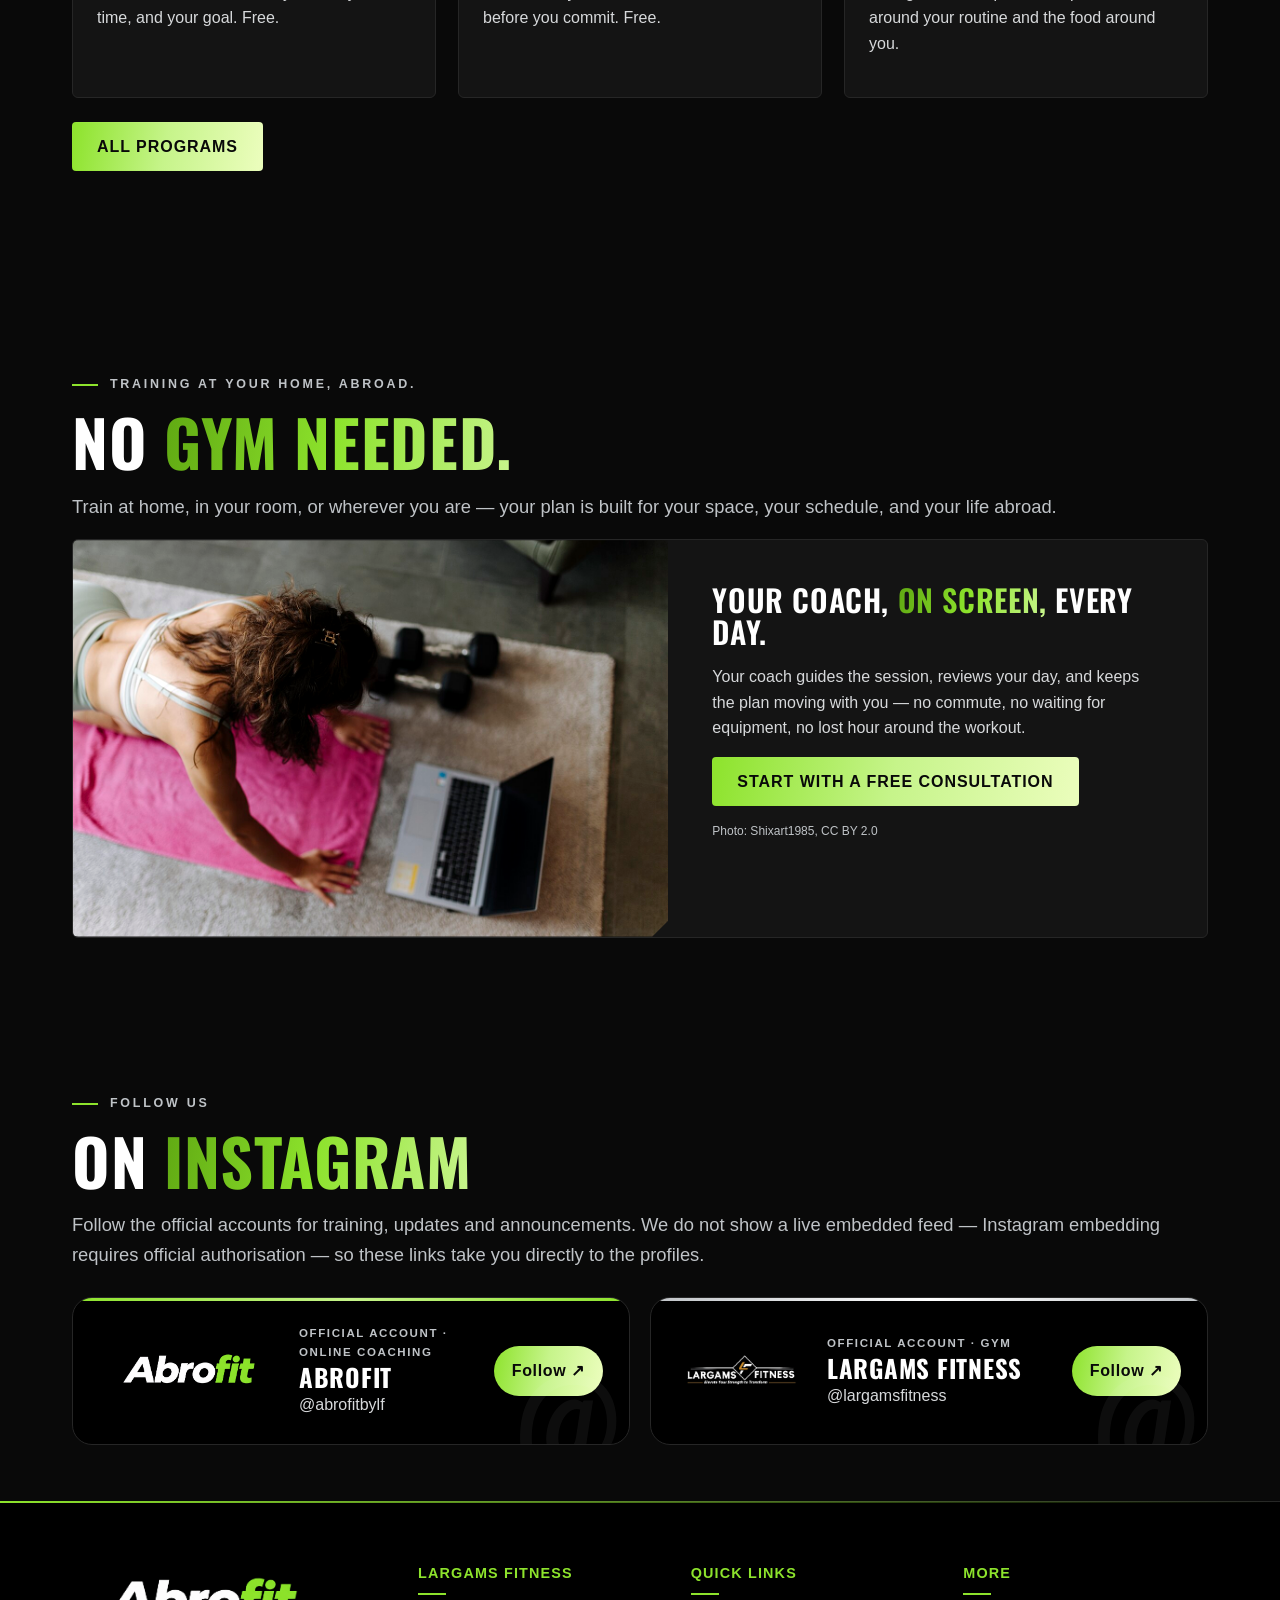
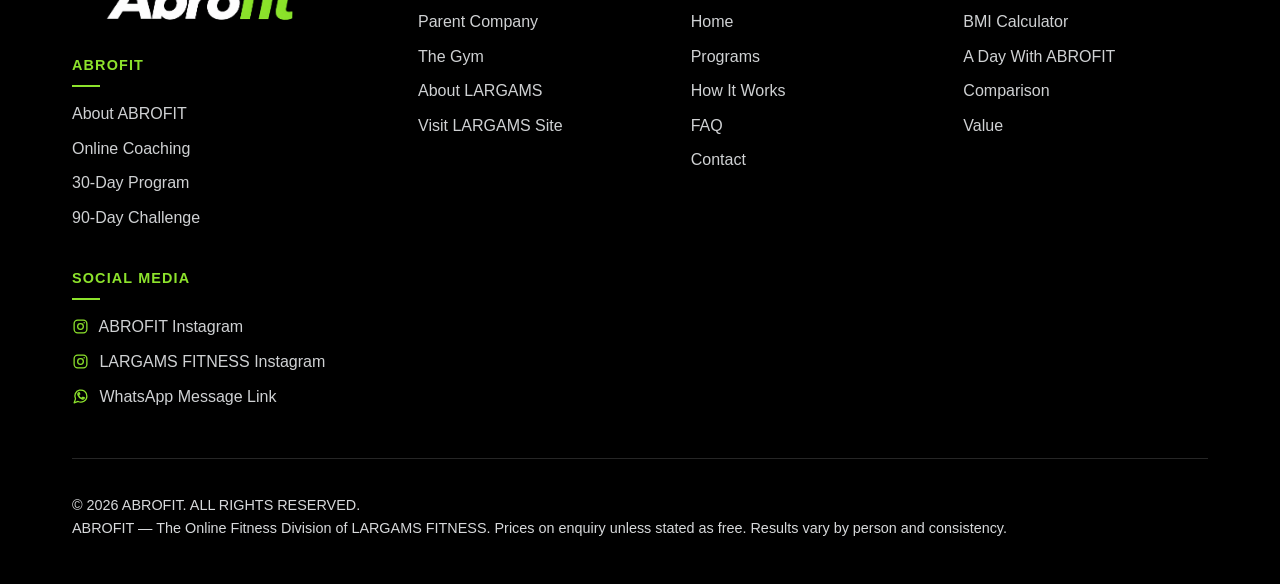
==== commit 380979fd: "Banner text centered: all heroes use hero-center; hero-inner keeps 22px side padding (it was overrid" ====
--- a/index.html
+++ b/index.html
@@ -1,9 +1,9 @@
 <!doctype html><html lang="en"><head><meta charset="utf-8"><meta name="viewport" content="width=device-width,initial-scale=1">
 <title>ABROFIT — Online Fitness Coaching | ABROFIT by LARGAMS FITNESS</title><meta name="description" content="ABROFIT by LARGAMS FITNESS: online fitness coaching for people abroad and people with no time for a gym. 1 hour a day, a personal coach, a diet plan built for you.">
 <link rel="canonical" href="https://dawoodshah2232-svg.github.io/abrofit/index.html"><meta property="og:title" content="ABROFIT — Online Fitness Coaching — ABROFIT"><meta property="og:description" content="ABROFIT by LARGAMS FITNESS: online fitness coaching for people abroad and people with no time for a gym. 1 hour a day, a personal coach, a diet plan built for you."><meta property="og:type" content="website"><meta property="og:url" content="https://dawoodshah2232-svg.github.io/abrofit/index.html"><meta property="og:image" content="https://dawoodshah2232-svg.github.io/abrofit/assets/images/home-workout.jpg">
-<link rel="preconnect" href="https://fonts.googleapis.com"><link rel="preconnect" href="https://fonts.gstatic.com" crossorigin><link href="https://fonts.googleapis.com/css2?family=Oswald:wght@500;600;700&display=swap" rel="stylesheet"><link rel="icon" type="image/png" href="assets/logo-abrofit-clear.png"><link rel="stylesheet" href="assets/style.css?v=20261104f">
+<link rel="preconnect" href="https://fonts.googleapis.com"><link rel="preconnect" href="https://fonts.gstatic.com" crossorigin><link href="https://fonts.googleapis.com/css2?family=Oswald:wght@500;600;700&display=swap" rel="stylesheet"><link rel="icon" type="image/png" href="assets/logo-abrofit-clear.png"><link rel="stylesheet" href="assets/style.css?v=20261104g">
 <script type="application/ld+json">{"@context":"https://schema.org","@type":"Organization","name":"ABROFIT","url":"https://dawoodshah2232-svg.github.io/abrofit/","parentOrganization":{"@type":"Organization","name":"LARGAMS FITNESS","url":"https://dawoodshah2232-svg.github.io/largams-fitness/"},"sameAs":["https://www.instagram.com/abrofitbylf","https://www.instagram.com/largamsfitness"],"description":"ABROFIT is the online fitness division of LARGAMS FITNESS: personalized online coaching, workout plans and diet plans for people worldwide."}</script></head><body><a class="skip" href="#main">Skip to content</a><div class="spotlight" aria-hidden="true"></div>
-<header class="site-header"><div class="parent-strip"><div class="wrap">ABROFIT &mdash; by LARGAMS FITNESS</div></div><div class="wrap nav-inner"><a class="logo" href="index.html"><img class="site-logo" src="assets/logo-abrofit-clear.png" alt="ABROFIT — by LARGAMS FITNESS"></a><button class="hamburger" aria-label="Open menu" aria-expanded="false">&#9776;</button><nav class="main-nav"><a href="index.html" class="active" aria-current="page">Home</a><a href="about.html">About</a><div class="drop"><a aria-haspopup="true" href="how-it-works.html" class="">Coaching <span class="caret" aria-hidden="true">▾</span></a><button class="drop-toggle" type="button" aria-expanded="false" aria-label="Show Coaching submenu">▾</button><div class="drop-menu"><a href="how-it-works.html">How It Works</a><a href="programs.html">Programs</a><a href="a-day.html">A Day With ABROFIT</a></div></div><div class="drop"><a aria-haspopup="true" href="why-it-matters.html" class="">Why ABROFIT <span class="caret" aria-hidden="true">▾</span></a><button class="drop-toggle" type="button" aria-expanded="false" aria-label="Show Why ABROFIT submenu">▾</button><div class="drop-menu"><a href="why-it-matters.html">Why It Matters</a><a href="comparison.html">Comparison</a><a href="value.html">Value</a></div></div><a href="faq.html">FAQ</a><a href="calculator.html">BMI Calculator</a><a href="contact.html">Contact</a><a class="btn small" href="https://wa.me/918137008663?text=Hi%20ABROFIT%2C%20I%20would%20like%20a%20free%20consultation.%20Please%20share%20the%20details.">Free Consultation</a></nav></div></header><main id="main"><section class="hero"><img class="bg" src="assets/images/home-workout.jpg" alt="Woman doing a home workout on a mat"><div class="wrap hero-inner"><p class="kicker">ABROFIT &mdash; by LARGAMS FITNESS</p><h1 class="hero-title">Fit Abroad. <span class='green-word'>1 Hour</span> A Day.</h1><p class="lead">Abroad? No gym? No time? No problem. A personal coach, a personalized plan, and a diet built for you &mdash; online, wherever you live.</p><div class="btns"><a class="btn" href="https://wa.me/918137008663?text=Hi%20ABROFIT%2C%20I%20would%20like%20a%20free%20consultation.%20Please%20share%20the%20details.">Book A Free Consultation</a><a class="btn ghost" href="programs.html">See Programs &rarr;</a></div></div></section><section class="section"><div class="wrap"><p class="kicker reveal">The Brand</p><h2 class="reveal">ABROFIT &mdash; More Than Just A <span class='green-word'>Workout.</span></h2><p class="lead reveal">You live abroad, or your days are full, and the gym never fits. ABROFIT brings the coach, the plan, and the diet to your home &mdash; in 1 hour a day, guided daily by a professional coach.</p><div class="stats" style="margin-top:32px"><div class="stat"><div class="stat-icon" aria-hidden="true"><svg class="ic-badge-svg" viewBox="0 0 24 24" fill="none" stroke-width="1.8" stroke-linecap="round" stroke-linejoin="round" aria-hidden="true"><path stroke="#8DE32C" d="M12 3l7 2.5v5c0 4.2-3 7.2-7 9.5-4-2.3-7-5.3-7-9.5v-5z"/><path stroke="#FFFFFF" d="M12 8l3.2 1.2v2.6c0 2-1.4 3.4-3.2 4.4-1.8-1-3.2-2.4-3.2-4.4V9.2z"/></svg></div><b><span data-count="1">00</span></b><span class="stat-rule" aria-hidden="true"></span><span>Hour A Day</span></div><div class="stat"><div class="stat-icon" aria-hidden="true"><svg class="ic-badge-svg" viewBox="0 0 24 24" fill="none" stroke-width="1.8" stroke-linecap="round" stroke-linejoin="round" aria-hidden="true"><path stroke="#8DE32C" d="M4 20v-5h5v-3h5V8h6v12H4z"/><path stroke="#FFFFFF" d="M4 20h16"/></svg></div><b><span data-count="6">00</span></b><span class="stat-rule" aria-hidden="true"></span><span>How It Works Steps</span></div><div class="stat"><div class="stat-icon" aria-hidden="true"><svg class="ic-badge-svg" viewBox="0 0 24 24" fill="none" stroke-width="1.8" stroke-linecap="round" stroke-linejoin="round" aria-hidden="true"><rect stroke="#8DE32C" x="4" y="4" width="7" height="7" rx="1"/><rect stroke="#FFFFFF" x="13" y="4" width="7" height="7" rx="1"/><rect stroke="#FFFFFF" x="4" y="13" width="7" height="7" rx="1"/><rect stroke="#8DE32C" x="13" y="13" width="7" height="7" rx="1"/></svg></div><b><span data-count="3">00</span></b><span class="stat-rule" aria-hidden="true"></span><span>Core Programs</span></div><div class="stat"><div class="stat-icon" aria-hidden="true"><svg class="ic-badge-svg" viewBox="0 0 24 24" fill="none" stroke-width="1.8" stroke-linecap="round" stroke-linejoin="round" aria-hidden="true"><circle stroke="#8DE32C" cx="12" cy="12" r="9" fill="none"/><path stroke="#FFFFFF" d="M3 12h18"/><path stroke="#FFFFFF" d="M12 3c2.5 2.5 2.5 15.5 0 18-2.5-2.5-2.5-15.5 0-18z"/></svg></div><b><span data-count="2">00</span></b><span class="stat-rule" aria-hidden="true"></span><span>Free Ways To Start</span></div></div></div></section><section class="section"><div class="wrap"><p class="kicker reveal">Two Brands, One Standard</p><h2 class="reveal"><span class='green-word'>Online Coaching.</span> Parent Company.</h2><p class="lead reveal">ABROFIT is the online division. LARGAMS FITNESS is the main company behind it &mdash; the physical gym brand that ABROFIT grows out of.</p><div class="grid two" style="margin-top:28px"><div class="card reveal"><div class="card-body"><h3><svg class="ic" viewBox="0 0 24 24" fill="none" stroke="currentColor" stroke-width="1.8" stroke-linecap="round" stroke-linejoin="round" aria-hidden="true"><path d="M6.5 6.5v11M17.5 6.5v11M3 9v6M21 9v6M6.5 12h11"/></svg> A &mdash; ABROFIT Online Coaching</h3><p>Professional fitness coaching, personalized workout programs and customized diet plans &mdash; wherever you are in the world. 1 hour a day, a coach who checks in daily, and a plan built for your life abroad.</p><p><a class="btn" href="https://wa.me/918137008663?text=Hi%20ABROFIT%2C%20I%20am%20interested%20in%20your%20online%20fitness%20coaching%20programs.%20Please%20share%20the%20details.">Enquire About ABROFIT</a></p></div></div><div class="card reveal" style="--d:.08s"><div class="card-body"><h3><svg class="ic" viewBox="0 0 24 24" fill="none" stroke="currentColor" stroke-width="1.8" stroke-linecap="round" stroke-linejoin="round" aria-hidden="true"><path d="M5 12l4 4L19 6"/></svg> B &mdash; LARGAMS FITNESS, Parent Company</h3><p>The physical fitness centre behind ABROFIT &mdash; in-person training, strength, weight and cardio work, and personal training. ABROFIT is its official online division.</p><p><a class="btn ghost" href="https://dawoodshah2232-svg.github.io/largams-fitness/">Visit LARGAMS FITNESS &rarr;</a></p></div></div></div></div></section><section class="section"><div class="wrap"><p class="kicker reveal">Pick Your Program.</p><h2 class="reveal">Start <span class='green-word'>Where You Are.</span></h2><p class="lead reveal">A 30-day program to build the habit, a 90-day challenge to go further, and one-to-one coaching for the closest guidance. Every paid program is priced on enquiry.</p><div class="grid three" style="margin-top:28px"><div class="card reveal" style="--d:.08s"><div class="media"><img loading="lazy" src="assets/images/home-dumbbells.jpg" alt="30-Day Program photo"></div><div class="card-body"><h3><svg class="ic" viewBox="0 0 24 24" fill="none" stroke="currentColor" stroke-width="1.8" stroke-linecap="round" stroke-linejoin="round" aria-hidden="true"><path d="M6.5 6.5v11M17.5 6.5v11M3 9v6M21 9v6M6.5 12h11"/></svg> 30-Day Program</h3><p>Thirty days of guided training, diet, and daily check-ins. Price: On enquiry.</p></div></div><div class="card reveal" style="--d:.08s"><div class="media"><img loading="lazy" src="assets/images/challenge.jpg" alt="90-Day Transformation Challenge photo"></div><div class="card-body"><h3><svg class="ic" viewBox="0 0 24 24" fill="none" stroke="currentColor" stroke-width="1.8" stroke-linecap="round" stroke-linejoin="round" aria-hidden="true"><path d="M6.5 6.5v11M17.5 6.5v11M3 9v6M21 9v6M6.5 12h11"/></svg> 90-Day Transformation Challenge</h3><p>Ninety days with your coach, designed to build lasting change. Price: On enquiry. Results vary by person and consistency.</p></div></div><div class="card reveal" style="--d:.08s"><div class="media"><img loading="lazy" src="assets/images/coach-one-to-one.jpg" alt="One-to-One Online Coaching photo"></div><div class="card-body"><h3><svg class="ic" viewBox="0 0 24 24" fill="none" stroke="currentColor" stroke-width="1.8" stroke-linecap="round" stroke-linejoin="round" aria-hidden="true"><path d="M6.5 6.5v11M17.5 6.5v11M3 9v6M21 9v6M6.5 12h11"/></svg> One-to-One Online Coaching</h3><p>Your own coach, your own plan, daily guidance. Price: On enquiry.</p></div></div><div class="card reveal" style="--d:.08s"><div class="media"><img loading="lazy" src="assets/images/talk.jpg" alt="Free Consultation photo"></div><div class="card-body"><h3><svg class="ic" viewBox="0 0 24 24" fill="none" stroke="currentColor" stroke-width="1.8" stroke-linecap="round" stroke-linejoin="round" aria-hidden="true"><path d="M6.5 6.5v11M17.5 6.5v11M3 9v6M21 9v6M6.5 12h11"/></svg> Free Consultation</h3><p>A free conversation about your life, your time, and your goal. Free.</p></div></div><div class="card reveal" style="--d:.08s"><div class="media"><img loading="lazy" src="assets/images/trial-kit.jpg" alt="One-Day Free Trial photo"></div><div class="card-body"><h3><svg class="ic" viewBox="0 0 24 24" fill="none" stroke="currentColor" stroke-width="1.8" stroke-linecap="round" stroke-linejoin="round" aria-hidden="true"><path d="M6.5 6.5v11M17.5 6.5v11M3 9v6M21 9v6M6.5 12h11"/></svg> One-Day Free Trial</h3><p>One free day to feel how ABROFIT works before you commit. Free.</p></div></div><div class="card reveal" style="--d:.08s"><div class="media"><img loading="lazy" src="assets/images/diet-bowl.jpg" alt="Custom Diet Plans photo"></div><div class="card-body"><h3><svg class="ic" viewBox="0 0 24 24" fill="none" stroke="currentColor" stroke-width="1.8" stroke-linecap="round" stroke-linejoin="round" aria-hidden="true"><path d="M6.5 6.5v11M17.5 6.5v11M3 9v6M21 9v6M6.5 12h11"/></svg> Custom Diet Plans</h3><p>Eating habits are part of the plan &mdash; built around your routine and the food around you.</p></div></div></div><p class="reveal" style="margin-top:24px"><a class="btn" href="programs.html">All Programs</a></p></div></section><section class="section"><div class="wrap"><p class="kicker reveal">Training At Your Home, Abroad.</p><h2 class="reveal">No <span class='green-word'>Gym Needed.</span></h2><p class="lead reveal">Train at home, in your room, or wherever you are &mdash; your plan is built for your space, your schedule, and your life abroad.</p><div class="split reveal"><div class="media"><img loading="lazy" src="assets/images/coach-on-screen.jpg" alt="Woman exercising on a mat at home, facing an open laptop"></div><div class="split-body"><h3>Your Coach, <span class='green-word'>On Screen,</span> Every Day.</h3><p>Your coach guides the session, reviews your day, and keeps the plan moving with you &mdash; no commute, no waiting for equipment, no lost hour around the workout.</p><p><a class="btn" href="https://wa.me/918137008663?text=Hi%20ABROFIT%2C%20I%20would%20like%20a%20free%20consultation.%20Please%20share%20the%20details.">Start With A Free Consultation</a></p><p class="photo-credit">Photo: Shixart1985, CC BY 2.0</p></div></div></div></section><section class="section tight"><div class="wrap"><p class="kicker reveal">Follow Us</p><h2 class="reveal">On <span class='green-word'>Instagram</span></h2><p class="lead reveal">Follow the official accounts for training, updates and announcements. We do not show a live embedded feed &mdash; Instagram embedding requires official authorisation &mdash; so these links take you directly to the profiles.</p><div class="insta-grid"><a class="insta-card reveal" href="https://www.instagram.com/abrofitbylf"><img class="insta-brand-abro" src="assets/logo-abrofit-clear.png" alt="ABROFIT logo"><div class="insta-text"><span class="insta-tag">Official account &middot; Online coaching</span><span class="insta-name">ABROFIT</span><span class="insta-handle">@abrofitbylf</span></div><span class="insta-cta">Follow <span class="insta-arrow">&nearr;</span></span><span class="insta-watermark" aria-hidden="true">@</span></a>
+<header class="site-header"><div class="parent-strip"><div class="wrap">ABROFIT &mdash; by LARGAMS FITNESS</div></div><div class="wrap nav-inner"><a class="logo" href="index.html"><img class="site-logo" src="assets/logo-abrofit-clear.png" alt="ABROFIT — by LARGAMS FITNESS"></a><button class="hamburger" aria-label="Open menu" aria-expanded="false">&#9776;</button><nav class="main-nav"><a href="index.html" class="active" aria-current="page">Home</a><a href="about.html">About</a><div class="drop"><a aria-haspopup="true" href="how-it-works.html" class="">Coaching <span class="caret" aria-hidden="true">▾</span></a><button class="drop-toggle" type="button" aria-expanded="false" aria-label="Show Coaching submenu">▾</button><div class="drop-menu"><a href="how-it-works.html">How It Works</a><a href="programs.html">Programs</a><a href="a-day.html">A Day With ABROFIT</a></div></div><div class="drop"><a aria-haspopup="true" href="why-it-matters.html" class="">Why ABROFIT <span class="caret" aria-hidden="true">▾</span></a><button class="drop-toggle" type="button" aria-expanded="false" aria-label="Show Why ABROFIT submenu">▾</button><div class="drop-menu"><a href="why-it-matters.html">Why It Matters</a><a href="comparison.html">Comparison</a><a href="value.html">Value</a></div></div><a href="faq.html">FAQ</a><a href="calculator.html">BMI Calculator</a><a href="contact.html">Contact</a><a class="btn small" href="https://wa.me/918137008663?text=Hi%20ABROFIT%2C%20I%20would%20like%20a%20free%20consultation.%20Please%20share%20the%20details.">Free Consultation</a></nav></div></header><main id="main"><section class="hero hero-center"><img class="bg" src="assets/images/home-workout.jpg" alt="Woman doing a home workout on a mat"><div class="wrap hero-inner"><p class="kicker">ABROFIT &mdash; by LARGAMS FITNESS</p><h1 class="hero-title">Fit Abroad. <span class='green-word'>1 Hour</span> A Day.</h1><p class="lead">Abroad? No gym? No time? No problem. A personal coach, a personalized plan, and a diet built for you &mdash; online, wherever you live.</p><div class="btns"><a class="btn" href="https://wa.me/918137008663?text=Hi%20ABROFIT%2C%20I%20would%20like%20a%20free%20consultation.%20Please%20share%20the%20details.">Book A Free Consultation</a><a class="btn ghost" href="programs.html">See Programs &rarr;</a></div></div></section><section class="section"><div class="wrap"><p class="kicker reveal">The Brand</p><h2 class="reveal">ABROFIT &mdash; More Than Just A <span class='green-word'>Workout.</span></h2><p class="lead reveal">You live abroad, or your days are full, and the gym never fits. ABROFIT brings the coach, the plan, and the diet to your home &mdash; in 1 hour a day, guided daily by a professional coach.</p><div class="stats" style="margin-top:32px"><div class="stat"><div class="stat-icon" aria-hidden="true"><svg class="ic-badge-svg" viewBox="0 0 24 24" fill="none" stroke-width="1.8" stroke-linecap="round" stroke-linejoin="round" aria-hidden="true"><path stroke="#8DE32C" d="M12 3l7 2.5v5c0 4.2-3 7.2-7 9.5-4-2.3-7-5.3-7-9.5v-5z"/><path stroke="#FFFFFF" d="M12 8l3.2 1.2v2.6c0 2-1.4 3.4-3.2 4.4-1.8-1-3.2-2.4-3.2-4.4V9.2z"/></svg></div><b><span data-count="1">00</span></b><span class="stat-rule" aria-hidden="true"></span><span>Hour A Day</span></div><div class="stat"><div class="stat-icon" aria-hidden="true"><svg class="ic-badge-svg" viewBox="0 0 24 24" fill="none" stroke-width="1.8" stroke-linecap="round" stroke-linejoin="round" aria-hidden="true"><path stroke="#8DE32C" d="M4 20v-5h5v-3h5V8h6v12H4z"/><path stroke="#FFFFFF" d="M4 20h16"/></svg></div><b><span data-count="6">00</span></b><span class="stat-rule" aria-hidden="true"></span><span>How It Works Steps</span></div><div class="stat"><div class="stat-icon" aria-hidden="true"><svg class="ic-badge-svg" viewBox="0 0 24 24" fill="none" stroke-width="1.8" stroke-linecap="round" stroke-linejoin="round" aria-hidden="true"><rect stroke="#8DE32C" x="4" y="4" width="7" height="7" rx="1"/><rect stroke="#FFFFFF" x="13" y="4" width="7" height="7" rx="1"/><rect stroke="#FFFFFF" x="4" y="13" width="7" height="7" rx="1"/><rect stroke="#8DE32C" x="13" y="13" width="7" height="7" rx="1"/></svg></div><b><span data-count="3">00</span></b><span class="stat-rule" aria-hidden="true"></span><span>Core Programs</span></div><div class="stat"><div class="stat-icon" aria-hidden="true"><svg class="ic-badge-svg" viewBox="0 0 24 24" fill="none" stroke-width="1.8" stroke-linecap="round" stroke-linejoin="round" aria-hidden="true"><circle stroke="#8DE32C" cx="12" cy="12" r="9" fill="none"/><path stroke="#FFFFFF" d="M3 12h18"/><path stroke="#FFFFFF" d="M12 3c2.5 2.5 2.5 15.5 0 18-2.5-2.5-2.5-15.5 0-18z"/></svg></div><b><span data-count="2">00</span></b><span class="stat-rule" aria-hidden="true"></span><span>Free Ways To Start</span></div></div></div></section><section class="section"><div class="wrap"><p class="kicker reveal">Two Brands, One Standard</p><h2 class="reveal"><span class='green-word'>Online Coaching.</span> Parent Company.</h2><p class="lead reveal">ABROFIT is the online division. LARGAMS FITNESS is the main company behind it &mdash; the physical gym brand that ABROFIT grows out of.</p><div class="grid two" style="margin-top:28px"><div class="card reveal"><div class="card-body"><h3><svg class="ic" viewBox="0 0 24 24" fill="none" stroke="currentColor" stroke-width="1.8" stroke-linecap="round" stroke-linejoin="round" aria-hidden="true"><path d="M6.5 6.5v11M17.5 6.5v11M3 9v6M21 9v6M6.5 12h11"/></svg> A &mdash; ABROFIT Online Coaching</h3><p>Professional fitness coaching, personalized workout programs and customized diet plans &mdash; wherever you are in the world. 1 hour a day, a coach who checks in daily, and a plan built for your life abroad.</p><p><a class="btn" href="https://wa.me/918137008663?text=Hi%20ABROFIT%2C%20I%20am%20interested%20in%20your%20online%20fitness%20coaching%20programs.%20Please%20share%20the%20details.">Enquire About ABROFIT</a></p></div></div><div class="card reveal" style="--d:.08s"><div class="card-body"><h3><svg class="ic" viewBox="0 0 24 24" fill="none" stroke="currentColor" stroke-width="1.8" stroke-linecap="round" stroke-linejoin="round" aria-hidden="true"><path d="M5 12l4 4L19 6"/></svg> B &mdash; LARGAMS FITNESS, Parent Company</h3><p>The physical fitness centre behind ABROFIT &mdash; in-person training, strength, weight and cardio work, and personal training. ABROFIT is its official online division.</p><p><a class="btn ghost" href="https://dawoodshah2232-svg.github.io/largams-fitness/">Visit LARGAMS FITNESS &rarr;</a></p></div></div></div></div></section><section class="section"><div class="wrap"><p class="kicker reveal">Pick Your Program.</p><h2 class="reveal">Start <span class='green-word'>Where You Are.</span></h2><p class="lead reveal">A 30-day program to build the habit, a 90-day challenge to go further, and one-to-one coaching for the closest guidance. Every paid program is priced on enquiry.</p><div class="grid three" style="margin-top:28px"><div class="card reveal" style="--d:.08s"><div class="media"><img loading="lazy" src="assets/images/home-dumbbells.jpg" alt="30-Day Program photo"></div><div class="card-body"><h3><svg class="ic" viewBox="0 0 24 24" fill="none" stroke="currentColor" stroke-width="1.8" stroke-linecap="round" stroke-linejoin="round" aria-hidden="true"><path d="M6.5 6.5v11M17.5 6.5v11M3 9v6M21 9v6M6.5 12h11"/></svg> 30-Day Program</h3><p>Thirty days of guided training, diet, and daily check-ins. Price: On enquiry.</p></div></div><div class="card reveal" style="--d:.08s"><div class="media"><img loading="lazy" src="assets/images/challenge.jpg" alt="90-Day Transformation Challenge photo"></div><div class="card-body"><h3><svg class="ic" viewBox="0 0 24 24" fill="none" stroke="currentColor" stroke-width="1.8" stroke-linecap="round" stroke-linejoin="round" aria-hidden="true"><path d="M6.5 6.5v11M17.5 6.5v11M3 9v6M21 9v6M6.5 12h11"/></svg> 90-Day Transformation Challenge</h3><p>Ninety days with your coach, designed to build lasting change. Price: On enquiry. Results vary by person and consistency.</p></div></div><div class="card reveal" style="--d:.08s"><div class="media"><img loading="lazy" src="assets/images/coach-one-to-one.jpg" alt="One-to-One Online Coaching photo"></div><div class="card-body"><h3><svg class="ic" viewBox="0 0 24 24" fill="none" stroke="currentColor" stroke-width="1.8" stroke-linecap="round" stroke-linejoin="round" aria-hidden="true"><path d="M6.5 6.5v11M17.5 6.5v11M3 9v6M21 9v6M6.5 12h11"/></svg> One-to-One Online Coaching</h3><p>Your own coach, your own plan, daily guidance. Price: On enquiry.</p></div></div><div class="card reveal" style="--d:.08s"><div class="media"><img loading="lazy" src="assets/images/talk.jpg" alt="Free Consultation photo"></div><div class="card-body"><h3><svg class="ic" viewBox="0 0 24 24" fill="none" stroke="currentColor" stroke-width="1.8" stroke-linecap="round" stroke-linejoin="round" aria-hidden="true"><path d="M6.5 6.5v11M17.5 6.5v11M3 9v6M21 9v6M6.5 12h11"/></svg> Free Consultation</h3><p>A free conversation about your life, your time, and your goal. Free.</p></div></div><div class="card reveal" style="--d:.08s"><div class="media"><img loading="lazy" src="assets/images/trial-kit.jpg" alt="One-Day Free Trial photo"></div><div class="card-body"><h3><svg class="ic" viewBox="0 0 24 24" fill="none" stroke="currentColor" stroke-width="1.8" stroke-linecap="round" stroke-linejoin="round" aria-hidden="true"><path d="M6.5 6.5v11M17.5 6.5v11M3 9v6M21 9v6M6.5 12h11"/></svg> One-Day Free Trial</h3><p>One free day to feel how ABROFIT works before you commit. Free.</p></div></div><div class="card reveal" style="--d:.08s"><div class="media"><img loading="lazy" src="assets/images/diet-bowl.jpg" alt="Custom Diet Plans photo"></div><div class="card-body"><h3><svg class="ic" viewBox="0 0 24 24" fill="none" stroke="currentColor" stroke-width="1.8" stroke-linecap="round" stroke-linejoin="round" aria-hidden="true"><path d="M6.5 6.5v11M17.5 6.5v11M3 9v6M21 9v6M6.5 12h11"/></svg> Custom Diet Plans</h3><p>Eating habits are part of the plan &mdash; built around your routine and the food around you.</p></div></div></div><p class="reveal" style="margin-top:24px"><a class="btn" href="programs.html">All Programs</a></p></div></section><section class="section"><div class="wrap"><p class="kicker reveal">Training At Your Home, Abroad.</p><h2 class="reveal">No <span class='green-word'>Gym Needed.</span></h2><p class="lead reveal">Train at home, in your room, or wherever you are &mdash; your plan is built for your space, your schedule, and your life abroad.</p><div class="split reveal"><div class="media"><img loading="lazy" src="assets/images/coach-on-screen.jpg" alt="Woman exercising on a mat at home, facing an open laptop"></div><div class="split-body"><h3>Your Coach, <span class='green-word'>On Screen,</span> Every Day.</h3><p>Your coach guides the session, reviews your day, and keeps the plan moving with you &mdash; no commute, no waiting for equipment, no lost hour around the workout.</p><p><a class="btn" href="https://wa.me/918137008663?text=Hi%20ABROFIT%2C%20I%20would%20like%20a%20free%20consultation.%20Please%20share%20the%20details.">Start With A Free Consultation</a></p><p class="photo-credit">Photo: Shixart1985, CC BY 2.0</p></div></div></div></section><section class="section tight"><div class="wrap"><p class="kicker reveal">Follow Us</p><h2 class="reveal">On <span class='green-word'>Instagram</span></h2><p class="lead reveal">Follow the official accounts for training, updates and announcements. We do not show a live embedded feed &mdash; Instagram embedding requires official authorisation &mdash; so these links take you directly to the profiles.</p><div class="insta-grid"><a class="insta-card reveal" href="https://www.instagram.com/abrofitbylf"><img class="insta-brand-abro" src="assets/logo-abrofit-clear.png" alt="ABROFIT logo"><div class="insta-text"><span class="insta-tag">Official account &middot; Online coaching</span><span class="insta-name">ABROFIT</span><span class="insta-handle">@abrofitbylf</span></div><span class="insta-cta">Follow <span class="insta-arrow">&nearr;</span></span><span class="insta-watermark" aria-hidden="true">@</span></a>
 <a class="insta-card insta-silver reveal" style="--d:.08s" href="https://www.instagram.com/largamsfitness"><img class="insta-brand" src="assets/logo-largams-clear.png" alt="LARGAMS FITNESS logo"><div class="insta-text"><span class="insta-tag">Official account &middot; Gym</span><span class="insta-name">LARGAMS FITNESS</span><span class="insta-handle">@largamsfitness</span></div><span class="insta-cta">Follow <span class="insta-arrow">&nearr;</span></span><span class="insta-watermark" aria-hidden="true">@</span></a></div></div></section></main><footer><div class="wrap"><div class="foot-grid"><div><img class="footer-logo" src="assets/logo-abrofit-clear.png" alt="ABROFIT logo"><h4>ABROFIT</h4><ul><li><a href="about.html">About ABROFIT</a></li><li><a href="programs.html">Online Coaching</a></li><li><a href="programs.html">30-Day Program</a></li><li><a href="programs.html">90-Day Challenge</a></li></ul></div><div><h4>LARGAMS FITNESS</h4><ul><li><a href="https://dawoodshah2232-svg.github.io/largams-fitness/">Parent Company</a></li><li><a href="https://dawoodshah2232-svg.github.io/largams-fitness/gym.html">The Gym</a></li><li><a href="https://dawoodshah2232-svg.github.io/largams-fitness/about.html">About LARGAMS</a></li><li><a href="https://dawoodshah2232-svg.github.io/largams-fitness/">Visit LARGAMS Site</a></li></ul></div><div><h4>Quick Links</h4><ul><li><a href="index.html">Home</a></li><li><a href="programs.html">Programs</a></li><li><a href="how-it-works.html">How It Works</a></li><li><a href="faq.html">FAQ</a></li><li><a href="contact.html">Contact</a></li></ul></div><div><h4>More</h4><ul><li><a href="calculator.html">BMI Calculator</a></li><li><a href="a-day.html">A Day With ABROFIT</a></li><li><a href="comparison.html">Comparison</a></li><li><a href="value.html">Value</a></li></ul></div><div><h4>Social Media</h4><ul><li><a href="https://www.instagram.com/abrofitbylf"><svg class="ic" viewBox="0 0 24 24" fill="none" stroke="currentColor" stroke-width="1.8" stroke-linecap="round" stroke-linejoin="round" aria-hidden="true"><rect x="3" y="3" width="18" height="18" rx="5"/><circle cx="12" cy="12" r="4"/><circle cx="17.2" cy="6.8" r="1" fill="currentColor" stroke="none"/></svg> ABROFIT Instagram</a></li><li><a href="https://www.instagram.com/largamsfitness"><svg class="ic" viewBox="0 0 24 24" fill="none" stroke="currentColor" stroke-width="1.8" stroke-linecap="round" stroke-linejoin="round" aria-hidden="true"><rect x="3" y="3" width="18" height="18" rx="5"/><circle cx="12" cy="12" r="4"/><circle cx="17.2" cy="6.8" r="1" fill="currentColor" stroke="none"/></svg> LARGAMS FITNESS Instagram</a></li><li><a href="https://wa.me/message/2R23YX4M53E4C1"><svg class="ic" viewBox="0 0 24 24" fill="none" stroke="currentColor" stroke-width="1.8" stroke-linecap="round" stroke-linejoin="round" aria-hidden="true"><path d="M21 11.5a8.5 8.5 0 0 1-12.4 7.5L3 21l2-5.6A8.5 8.5 0 1 1 21 11.5z"/><path d="M9 9.5c.5 2.5 2.5 4.5 5 5l1.5-1.5 2 1c-.5 1.5-2 2-3.5 1.5C11 14.5 9.5 13 8.5 10c-.5-1.5 0-3 1.5-3.5l1 2z"/></svg> WhatsApp Message Link</a></li></ul></div></div><div class="foot-bottom"><p>&copy; <span id="year">2026</span> ABROFIT. ALL RIGHTS RESERVED.<br>ABROFIT &mdash; The Online Fitness Division of LARGAMS FITNESS. Prices on enquiry unless stated as free. Results vary by person and consistency.</p></div></div></footer>
 <a class="wa-float" href="https://wa.me/918137008663?text=Hi%20ABROFIT%2C%20I%20would%20like%20a%20free%20consultation.%20Please%20share%20the%20details."><span>WhatsApp Us</span></a>
 <script src="assets/config.js"></script><script src="assets/app.js?v=20261104f"></script></body></html>
--- a/assets/style.css
+++ b/assets/style.css
@@ -42,12 +42,12 @@
 .hero{position:relative;min-height:88vh;display:flex;align-items:flex-end;overflow:hidden}
 .hero img.bg{position:absolute;inset:0;width:100%;height:100%;object-fit:cover;filter:brightness(.55)}
 .hero::after{content:"";position:absolute;inset:0;background:linear-gradient(180deg,rgba(9,9,9,.15) 0%,rgba(9,9,9,.15) 55%,rgba(9,9,9,1) 100%)}
-.hero-inner{position:relative;z-index:2;padding:90px 0 70px;width:100%}
+.hero-inner{position:relative;z-index:2;padding:90px 22px 70px;width:100%}
 .hero .btns{display:flex;gap:14px;flex-wrap:wrap;margin-top:26px}
 .page-hero{position:relative;min-height:58vh;display:flex;align-items:flex-end;overflow:hidden}
 .page-hero img.bg{position:absolute;inset:0;width:100%;height:100%;object-fit:cover;filter:brightness(.5)}
 .page-hero::after{content:"";position:absolute;inset:0;background:linear-gradient(180deg,rgba(9,9,9,.2),rgba(9,9,9,1) 96%)}
-.page-hero .hero-inner{padding:70px 0 54px}
+.page-hero .hero-inner{padding:70px 22px 54px}
 /* Grids / cards — blur-on-hover signature */
 .grid{display:grid;gap:22px}
 .grid.two{grid-template-columns:1fr 1fr}
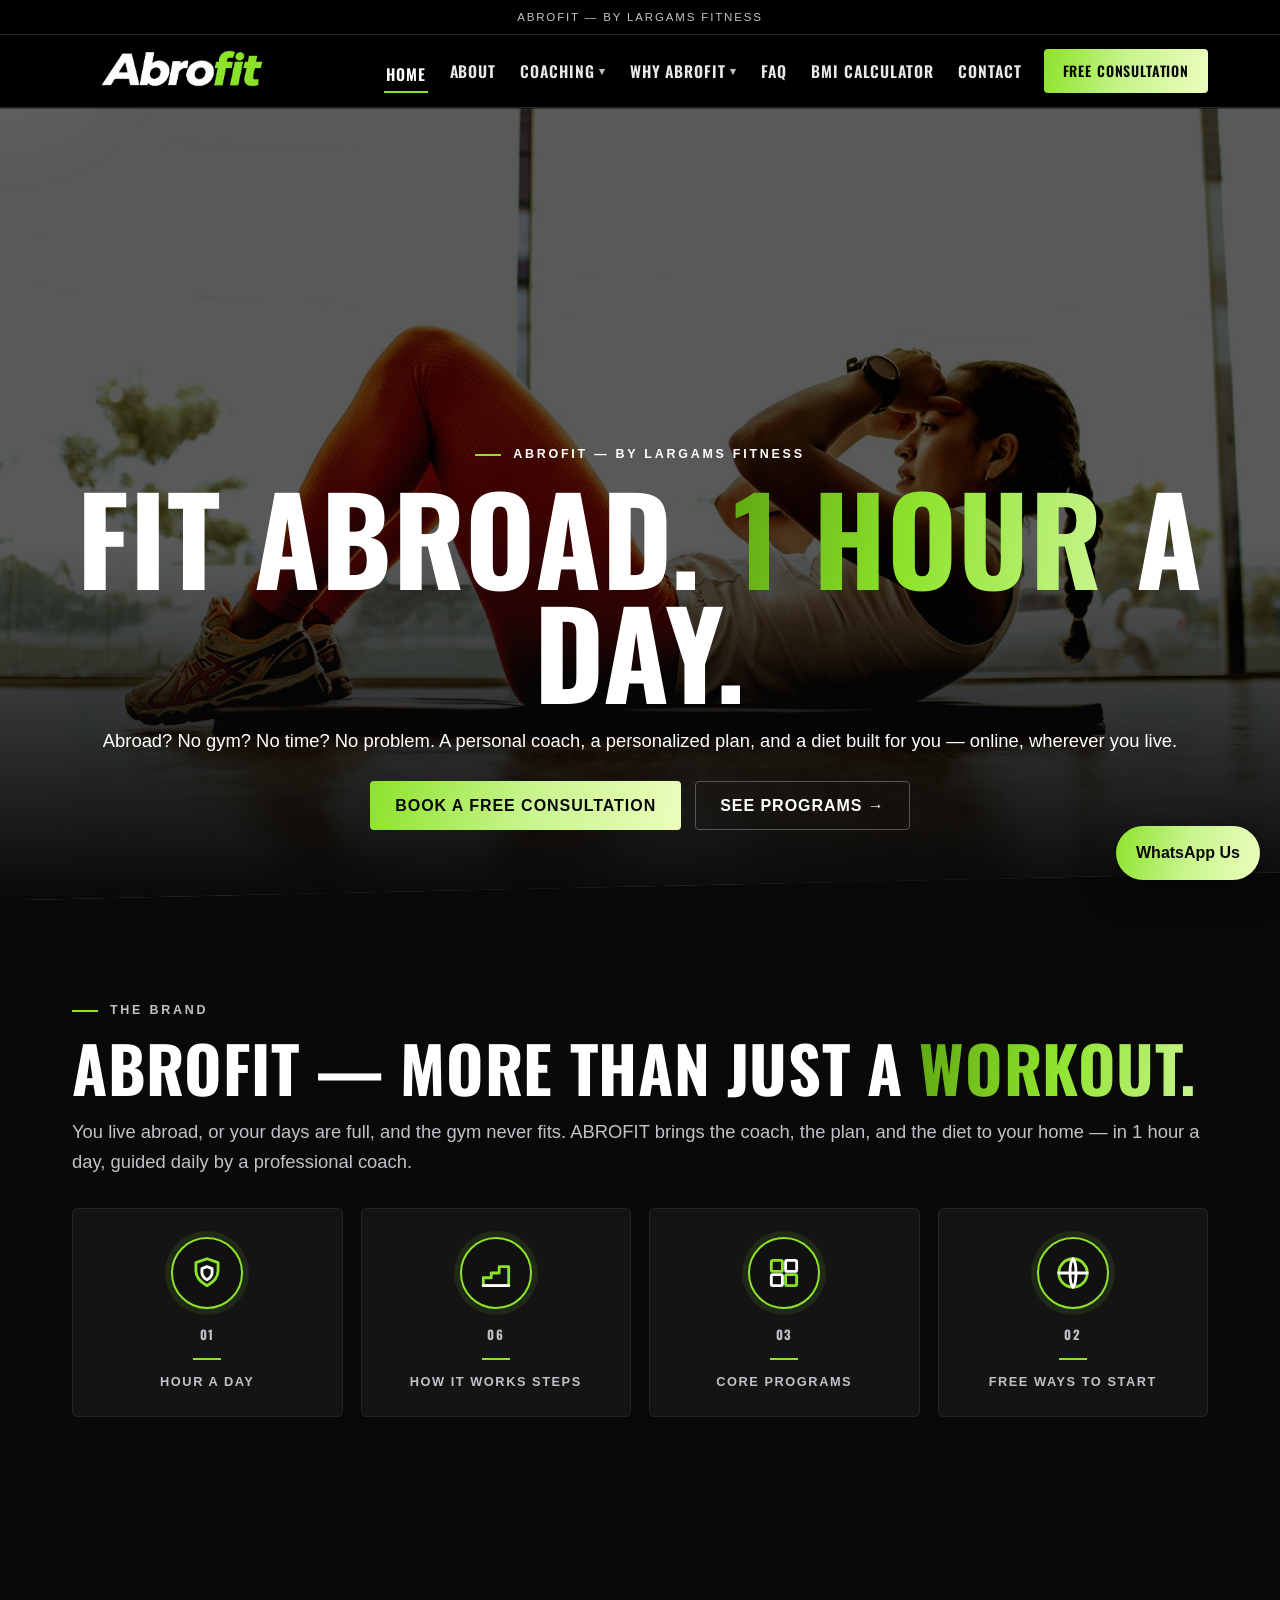
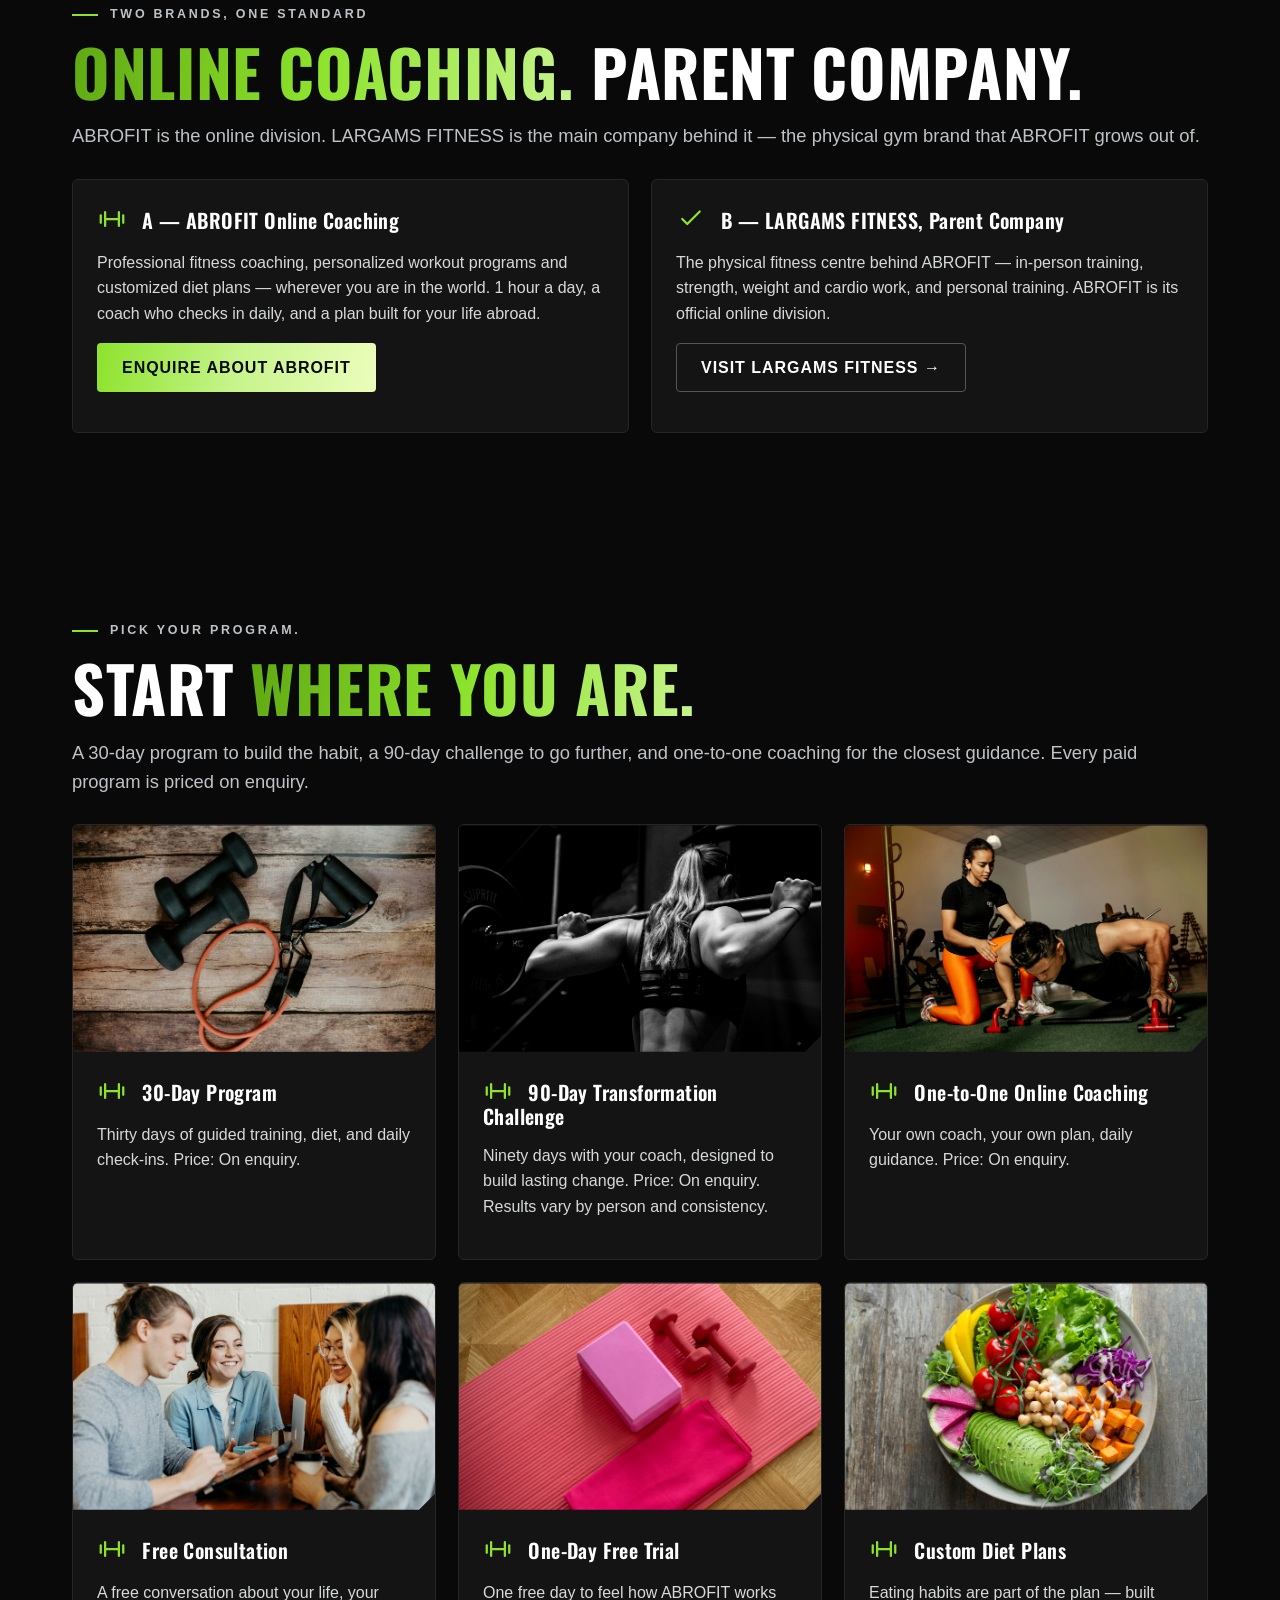
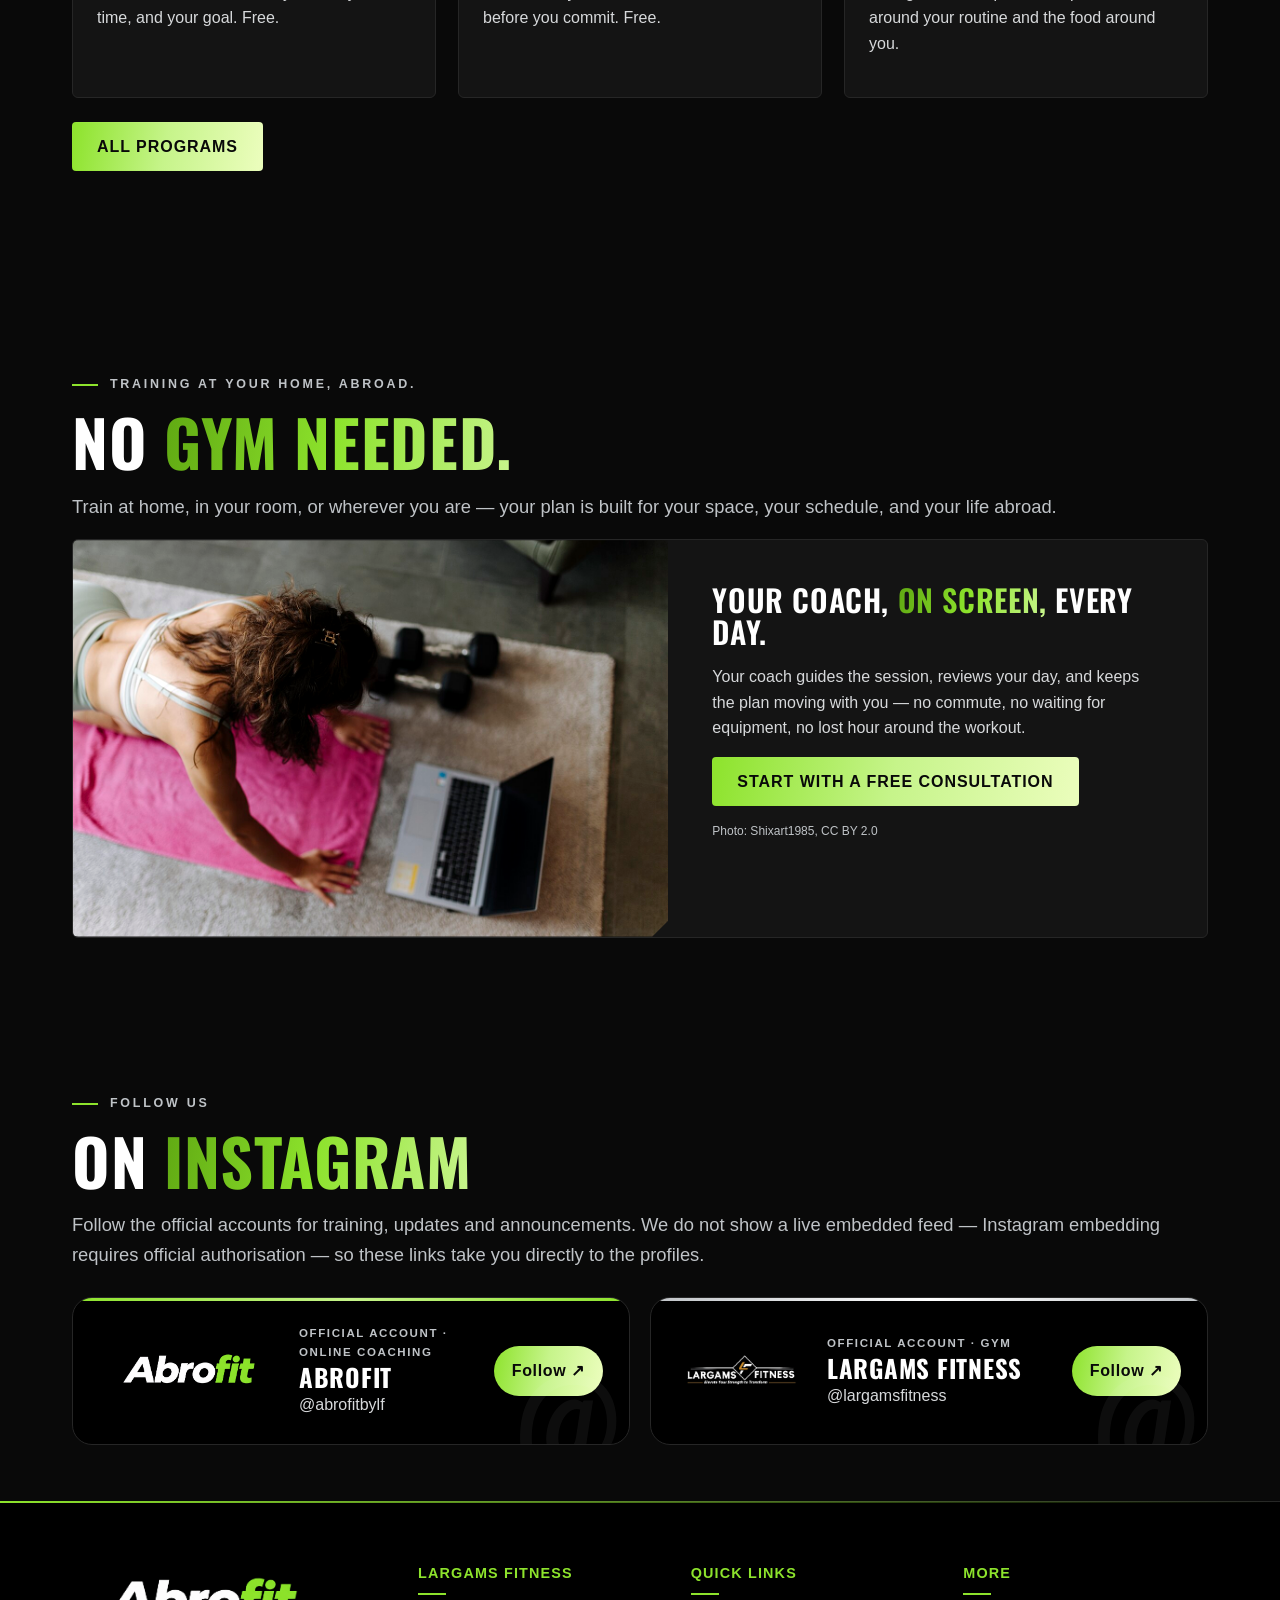
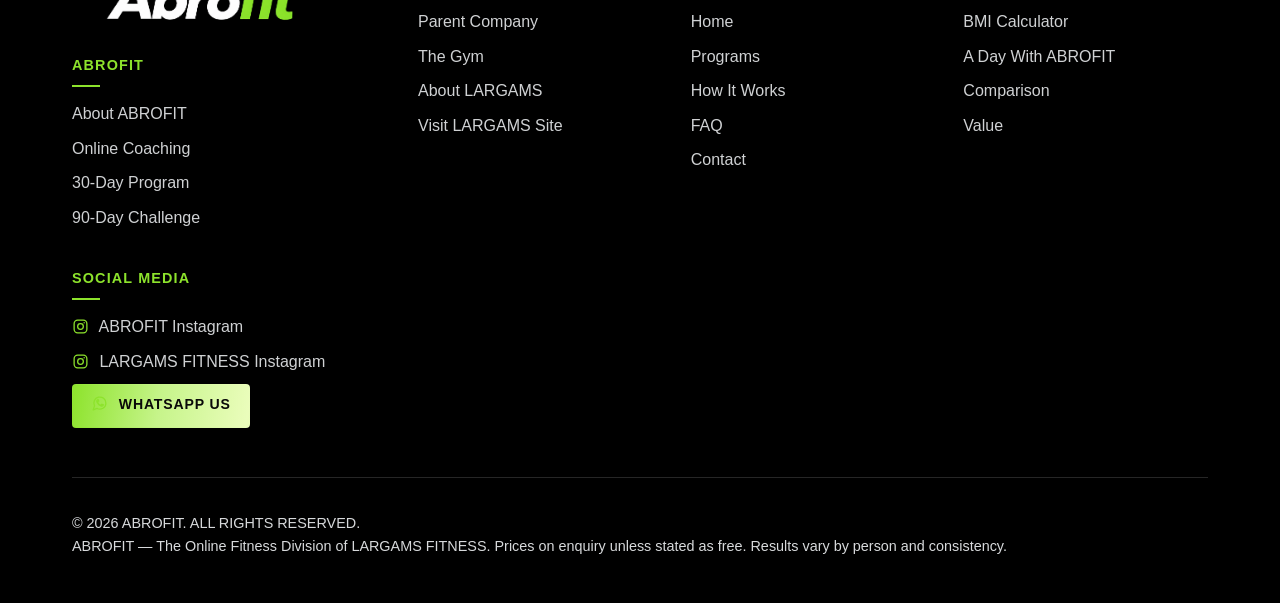
==== commit bcfb3497: "WhatsApp as proper buttons: footer WhatsApp link and contact direct lines are now green buttons inst" ====
--- a/index.html
+++ b/index.html
@@ -4,6 +4,6 @@
 <link rel="preconnect" href="https://fonts.googleapis.com"><link rel="preconnect" href="https://fonts.gstatic.com" crossorigin><link href="https://fonts.googleapis.com/css2?family=Oswald:wght@500;600;700&display=swap" rel="stylesheet"><link rel="icon" type="image/png" href="assets/logo-abrofit-clear.png"><link rel="stylesheet" href="assets/style.css?v=20261104g">
 <script type="application/ld+json">{"@context":"https://schema.org","@type":"Organization","name":"ABROFIT","url":"https://dawoodshah2232-svg.github.io/abrofit/","parentOrganization":{"@type":"Organization","name":"LARGAMS FITNESS","url":"https://dawoodshah2232-svg.github.io/largams-fitness/"},"sameAs":["https://www.instagram.com/abrofitbylf","https://www.instagram.com/largamsfitness"],"description":"ABROFIT is the online fitness division of LARGAMS FITNESS: personalized online coaching, workout plans and diet plans for people worldwide."}</script></head><body><a class="skip" href="#main">Skip to content</a><div class="spotlight" aria-hidden="true"></div>
 <header class="site-header"><div class="parent-strip"><div class="wrap">ABROFIT &mdash; by LARGAMS FITNESS</div></div><div class="wrap nav-inner"><a class="logo" href="index.html"><img class="site-logo" src="assets/logo-abrofit-clear.png" alt="ABROFIT — by LARGAMS FITNESS"></a><button class="hamburger" aria-label="Open menu" aria-expanded="false">&#9776;</button><nav class="main-nav"><a href="index.html" class="active" aria-current="page">Home</a><a href="about.html">About</a><div class="drop"><a aria-haspopup="true" href="how-it-works.html" class="">Coaching <span class="caret" aria-hidden="true">▾</span></a><button class="drop-toggle" type="button" aria-expanded="false" aria-label="Show Coaching submenu">▾</button><div class="drop-menu"><a href="how-it-works.html">How It Works</a><a href="programs.html">Programs</a><a href="a-day.html">A Day With ABROFIT</a></div></div><div class="drop"><a aria-haspopup="true" href="why-it-matters.html" class="">Why ABROFIT <span class="caret" aria-hidden="true">▾</span></a><button class="drop-toggle" type="button" aria-expanded="false" aria-label="Show Why ABROFIT submenu">▾</button><div class="drop-menu"><a href="why-it-matters.html">Why It Matters</a><a href="comparison.html">Comparison</a><a href="value.html">Value</a></div></div><a href="faq.html">FAQ</a><a href="calculator.html">BMI Calculator</a><a href="contact.html">Contact</a><a class="btn small" href="https://wa.me/918137008663?text=Hi%20ABROFIT%2C%20I%20would%20like%20a%20free%20consultation.%20Please%20share%20the%20details.">Free Consultation</a></nav></div></header><main id="main"><section class="hero hero-center"><img class="bg" src="assets/images/home-workout.jpg" alt="Woman doing a home workout on a mat"><div class="wrap hero-inner"><p class="kicker">ABROFIT &mdash; by LARGAMS FITNESS</p><h1 class="hero-title">Fit Abroad. <span class='green-word'>1 Hour</span> A Day.</h1><p class="lead">Abroad? No gym? No time? No problem. A personal coach, a personalized plan, and a diet built for you &mdash; online, wherever you live.</p><div class="btns"><a class="btn" href="https://wa.me/918137008663?text=Hi%20ABROFIT%2C%20I%20would%20like%20a%20free%20consultation.%20Please%20share%20the%20details.">Book A Free Consultation</a><a class="btn ghost" href="programs.html">See Programs &rarr;</a></div></div></section><section class="section"><div class="wrap"><p class="kicker reveal">The Brand</p><h2 class="reveal">ABROFIT &mdash; More Than Just A <span class='green-word'>Workout.</span></h2><p class="lead reveal">You live abroad, or your days are full, and the gym never fits. ABROFIT brings the coach, the plan, and the diet to your home &mdash; in 1 hour a day, guided daily by a professional coach.</p><div class="stats" style="margin-top:32px"><div class="stat"><div class="stat-icon" aria-hidden="true"><svg class="ic-badge-svg" viewBox="0 0 24 24" fill="none" stroke-width="1.8" stroke-linecap="round" stroke-linejoin="round" aria-hidden="true"><path stroke="#8DE32C" d="M12 3l7 2.5v5c0 4.2-3 7.2-7 9.5-4-2.3-7-5.3-7-9.5v-5z"/><path stroke="#FFFFFF" d="M12 8l3.2 1.2v2.6c0 2-1.4 3.4-3.2 4.4-1.8-1-3.2-2.4-3.2-4.4V9.2z"/></svg></div><b><span data-count="1">00</span></b><span class="stat-rule" aria-hidden="true"></span><span>Hour A Day</span></div><div class="stat"><div class="stat-icon" aria-hidden="true"><svg class="ic-badge-svg" viewBox="0 0 24 24" fill="none" stroke-width="1.8" stroke-linecap="round" stroke-linejoin="round" aria-hidden="true"><path stroke="#8DE32C" d="M4 20v-5h5v-3h5V8h6v12H4z"/><path stroke="#FFFFFF" d="M4 20h16"/></svg></div><b><span data-count="6">00</span></b><span class="stat-rule" aria-hidden="true"></span><span>How It Works Steps</span></div><div class="stat"><div class="stat-icon" aria-hidden="true"><svg class="ic-badge-svg" viewBox="0 0 24 24" fill="none" stroke-width="1.8" stroke-linecap="round" stroke-linejoin="round" aria-hidden="true"><rect stroke="#8DE32C" x="4" y="4" width="7" height="7" rx="1"/><rect stroke="#FFFFFF" x="13" y="4" width="7" height="7" rx="1"/><rect stroke="#FFFFFF" x="4" y="13" width="7" height="7" rx="1"/><rect stroke="#8DE32C" x="13" y="13" width="7" height="7" rx="1"/></svg></div><b><span data-count="3">00</span></b><span class="stat-rule" aria-hidden="true"></span><span>Core Programs</span></div><div class="stat"><div class="stat-icon" aria-hidden="true"><svg class="ic-badge-svg" viewBox="0 0 24 24" fill="none" stroke-width="1.8" stroke-linecap="round" stroke-linejoin="round" aria-hidden="true"><circle stroke="#8DE32C" cx="12" cy="12" r="9" fill="none"/><path stroke="#FFFFFF" d="M3 12h18"/><path stroke="#FFFFFF" d="M12 3c2.5 2.5 2.5 15.5 0 18-2.5-2.5-2.5-15.5 0-18z"/></svg></div><b><span data-count="2">00</span></b><span class="stat-rule" aria-hidden="true"></span><span>Free Ways To Start</span></div></div></div></section><section class="section"><div class="wrap"><p class="kicker reveal">Two Brands, One Standard</p><h2 class="reveal"><span class='green-word'>Online Coaching.</span> Parent Company.</h2><p class="lead reveal">ABROFIT is the online division. LARGAMS FITNESS is the main company behind it &mdash; the physical gym brand that ABROFIT grows out of.</p><div class="grid two" style="margin-top:28px"><div class="card reveal"><div class="card-body"><h3><svg class="ic" viewBox="0 0 24 24" fill="none" stroke="currentColor" stroke-width="1.8" stroke-linecap="round" stroke-linejoin="round" aria-hidden="true"><path d="M6.5 6.5v11M17.5 6.5v11M3 9v6M21 9v6M6.5 12h11"/></svg> A &mdash; ABROFIT Online Coaching</h3><p>Professional fitness coaching, personalized workout programs and customized diet plans &mdash; wherever you are in the world. 1 hour a day, a coach who checks in daily, and a plan built for your life abroad.</p><p><a class="btn" href="https://wa.me/918137008663?text=Hi%20ABROFIT%2C%20I%20am%20interested%20in%20your%20online%20fitness%20coaching%20programs.%20Please%20share%20the%20details.">Enquire About ABROFIT</a></p></div></div><div class="card reveal" style="--d:.08s"><div class="card-body"><h3><svg class="ic" viewBox="0 0 24 24" fill="none" stroke="currentColor" stroke-width="1.8" stroke-linecap="round" stroke-linejoin="round" aria-hidden="true"><path d="M5 12l4 4L19 6"/></svg> B &mdash; LARGAMS FITNESS, Parent Company</h3><p>The physical fitness centre behind ABROFIT &mdash; in-person training, strength, weight and cardio work, and personal training. ABROFIT is its official online division.</p><p><a class="btn ghost" href="https://dawoodshah2232-svg.github.io/largams-fitness/">Visit LARGAMS FITNESS &rarr;</a></p></div></div></div></div></section><section class="section"><div class="wrap"><p class="kicker reveal">Pick Your Program.</p><h2 class="reveal">Start <span class='green-word'>Where You Are.</span></h2><p class="lead reveal">A 30-day program to build the habit, a 90-day challenge to go further, and one-to-one coaching for the closest guidance. Every paid program is priced on enquiry.</p><div class="grid three" style="margin-top:28px"><div class="card reveal" style="--d:.08s"><div class="media"><img loading="lazy" src="assets/images/home-dumbbells.jpg" alt="30-Day Program photo"></div><div class="card-body"><h3><svg class="ic" viewBox="0 0 24 24" fill="none" stroke="currentColor" stroke-width="1.8" stroke-linecap="round" stroke-linejoin="round" aria-hidden="true"><path d="M6.5 6.5v11M17.5 6.5v11M3 9v6M21 9v6M6.5 12h11"/></svg> 30-Day Program</h3><p>Thirty days of guided training, diet, and daily check-ins. Price: On enquiry.</p></div></div><div class="card reveal" style="--d:.08s"><div class="media"><img loading="lazy" src="assets/images/challenge.jpg" alt="90-Day Transformation Challenge photo"></div><div class="card-body"><h3><svg class="ic" viewBox="0 0 24 24" fill="none" stroke="currentColor" stroke-width="1.8" stroke-linecap="round" stroke-linejoin="round" aria-hidden="true"><path d="M6.5 6.5v11M17.5 6.5v11M3 9v6M21 9v6M6.5 12h11"/></svg> 90-Day Transformation Challenge</h3><p>Ninety days with your coach, designed to build lasting change. Price: On enquiry. Results vary by person and consistency.</p></div></div><div class="card reveal" style="--d:.08s"><div class="media"><img loading="lazy" src="assets/images/coach-one-to-one.jpg" alt="One-to-One Online Coaching photo"></div><div class="card-body"><h3><svg class="ic" viewBox="0 0 24 24" fill="none" stroke="currentColor" stroke-width="1.8" stroke-linecap="round" stroke-linejoin="round" aria-hidden="true"><path d="M6.5 6.5v11M17.5 6.5v11M3 9v6M21 9v6M6.5 12h11"/></svg> One-to-One Online Coaching</h3><p>Your own coach, your own plan, daily guidance. Price: On enquiry.</p></div></div><div class="card reveal" style="--d:.08s"><div class="media"><img loading="lazy" src="assets/images/talk.jpg" alt="Free Consultation photo"></div><div class="card-body"><h3><svg class="ic" viewBox="0 0 24 24" fill="none" stroke="currentColor" stroke-width="1.8" stroke-linecap="round" stroke-linejoin="round" aria-hidden="true"><path d="M6.5 6.5v11M17.5 6.5v11M3 9v6M21 9v6M6.5 12h11"/></svg> Free Consultation</h3><p>A free conversation about your life, your time, and your goal. Free.</p></div></div><div class="card reveal" style="--d:.08s"><div class="media"><img loading="lazy" src="assets/images/trial-kit.jpg" alt="One-Day Free Trial photo"></div><div class="card-body"><h3><svg class="ic" viewBox="0 0 24 24" fill="none" stroke="currentColor" stroke-width="1.8" stroke-linecap="round" stroke-linejoin="round" aria-hidden="true"><path d="M6.5 6.5v11M17.5 6.5v11M3 9v6M21 9v6M6.5 12h11"/></svg> One-Day Free Trial</h3><p>One free day to feel how ABROFIT works before you commit. Free.</p></div></div><div class="card reveal" style="--d:.08s"><div class="media"><img loading="lazy" src="assets/images/diet-bowl.jpg" alt="Custom Diet Plans photo"></div><div class="card-body"><h3><svg class="ic" viewBox="0 0 24 24" fill="none" stroke="currentColor" stroke-width="1.8" stroke-linecap="round" stroke-linejoin="round" aria-hidden="true"><path d="M6.5 6.5v11M17.5 6.5v11M3 9v6M21 9v6M6.5 12h11"/></svg> Custom Diet Plans</h3><p>Eating habits are part of the plan &mdash; built around your routine and the food around you.</p></div></div></div><p class="reveal" style="margin-top:24px"><a class="btn" href="programs.html">All Programs</a></p></div></section><section class="section"><div class="wrap"><p class="kicker reveal">Training At Your Home, Abroad.</p><h2 class="reveal">No <span class='green-word'>Gym Needed.</span></h2><p class="lead reveal">Train at home, in your room, or wherever you are &mdash; your plan is built for your space, your schedule, and your life abroad.</p><div class="split reveal"><div class="media"><img loading="lazy" src="assets/images/coach-on-screen.jpg" alt="Woman exercising on a mat at home, facing an open laptop"></div><div class="split-body"><h3>Your Coach, <span class='green-word'>On Screen,</span> Every Day.</h3><p>Your coach guides the session, reviews your day, and keeps the plan moving with you &mdash; no commute, no waiting for equipment, no lost hour around the workout.</p><p><a class="btn" href="https://wa.me/918137008663?text=Hi%20ABROFIT%2C%20I%20would%20like%20a%20free%20consultation.%20Please%20share%20the%20details.">Start With A Free Consultation</a></p><p class="photo-credit">Photo: Shixart1985, CC BY 2.0</p></div></div></div></section><section class="section tight"><div class="wrap"><p class="kicker reveal">Follow Us</p><h2 class="reveal">On <span class='green-word'>Instagram</span></h2><p class="lead reveal">Follow the official accounts for training, updates and announcements. We do not show a live embedded feed &mdash; Instagram embedding requires official authorisation &mdash; so these links take you directly to the profiles.</p><div class="insta-grid"><a class="insta-card reveal" href="https://www.instagram.com/abrofitbylf"><img class="insta-brand-abro" src="assets/logo-abrofit-clear.png" alt="ABROFIT logo"><div class="insta-text"><span class="insta-tag">Official account &middot; Online coaching</span><span class="insta-name">ABROFIT</span><span class="insta-handle">@abrofitbylf</span></div><span class="insta-cta">Follow <span class="insta-arrow">&nearr;</span></span><span class="insta-watermark" aria-hidden="true">@</span></a>
-<a class="insta-card insta-silver reveal" style="--d:.08s" href="https://www.instagram.com/largamsfitness"><img class="insta-brand" src="assets/logo-largams-clear.png" alt="LARGAMS FITNESS logo"><div class="insta-text"><span class="insta-tag">Official account &middot; Gym</span><span class="insta-name">LARGAMS FITNESS</span><span class="insta-handle">@largamsfitness</span></div><span class="insta-cta">Follow <span class="insta-arrow">&nearr;</span></span><span class="insta-watermark" aria-hidden="true">@</span></a></div></div></section></main><footer><div class="wrap"><div class="foot-grid"><div><img class="footer-logo" src="assets/logo-abrofit-clear.png" alt="ABROFIT logo"><h4>ABROFIT</h4><ul><li><a href="about.html">About ABROFIT</a></li><li><a href="programs.html">Online Coaching</a></li><li><a href="programs.html">30-Day Program</a></li><li><a href="programs.html">90-Day Challenge</a></li></ul></div><div><h4>LARGAMS FITNESS</h4><ul><li><a href="https://dawoodshah2232-svg.github.io/largams-fitness/">Parent Company</a></li><li><a href="https://dawoodshah2232-svg.github.io/largams-fitness/gym.html">The Gym</a></li><li><a href="https://dawoodshah2232-svg.github.io/largams-fitness/about.html">About LARGAMS</a></li><li><a href="https://dawoodshah2232-svg.github.io/largams-fitness/">Visit LARGAMS Site</a></li></ul></div><div><h4>Quick Links</h4><ul><li><a href="index.html">Home</a></li><li><a href="programs.html">Programs</a></li><li><a href="how-it-works.html">How It Works</a></li><li><a href="faq.html">FAQ</a></li><li><a href="contact.html">Contact</a></li></ul></div><div><h4>More</h4><ul><li><a href="calculator.html">BMI Calculator</a></li><li><a href="a-day.html">A Day With ABROFIT</a></li><li><a href="comparison.html">Comparison</a></li><li><a href="value.html">Value</a></li></ul></div><div><h4>Social Media</h4><ul><li><a href="https://www.instagram.com/abrofitbylf"><svg class="ic" viewBox="0 0 24 24" fill="none" stroke="currentColor" stroke-width="1.8" stroke-linecap="round" stroke-linejoin="round" aria-hidden="true"><rect x="3" y="3" width="18" height="18" rx="5"/><circle cx="12" cy="12" r="4"/><circle cx="17.2" cy="6.8" r="1" fill="currentColor" stroke="none"/></svg> ABROFIT Instagram</a></li><li><a href="https://www.instagram.com/largamsfitness"><svg class="ic" viewBox="0 0 24 24" fill="none" stroke="currentColor" stroke-width="1.8" stroke-linecap="round" stroke-linejoin="round" aria-hidden="true"><rect x="3" y="3" width="18" height="18" rx="5"/><circle cx="12" cy="12" r="4"/><circle cx="17.2" cy="6.8" r="1" fill="currentColor" stroke="none"/></svg> LARGAMS FITNESS Instagram</a></li><li><a href="https://wa.me/message/2R23YX4M53E4C1"><svg class="ic" viewBox="0 0 24 24" fill="none" stroke="currentColor" stroke-width="1.8" stroke-linecap="round" stroke-linejoin="round" aria-hidden="true"><path d="M21 11.5a8.5 8.5 0 0 1-12.4 7.5L3 21l2-5.6A8.5 8.5 0 1 1 21 11.5z"/><path d="M9 9.5c.5 2.5 2.5 4.5 5 5l1.5-1.5 2 1c-.5 1.5-2 2-3.5 1.5C11 14.5 9.5 13 8.5 10c-.5-1.5 0-3 1.5-3.5l1 2z"/></svg> WhatsApp Message Link</a></li></ul></div></div><div class="foot-bottom"><p>&copy; <span id="year">2026</span> ABROFIT. ALL RIGHTS RESERVED.<br>ABROFIT &mdash; The Online Fitness Division of LARGAMS FITNESS. Prices on enquiry unless stated as free. Results vary by person and consistency.</p></div></div></footer>
+<a class="insta-card insta-silver reveal" style="--d:.08s" href="https://www.instagram.com/largamsfitness"><img class="insta-brand" src="assets/logo-largams-clear.png" alt="LARGAMS FITNESS logo"><div class="insta-text"><span class="insta-tag">Official account &middot; Gym</span><span class="insta-name">LARGAMS FITNESS</span><span class="insta-handle">@largamsfitness</span></div><span class="insta-cta">Follow <span class="insta-arrow">&nearr;</span></span><span class="insta-watermark" aria-hidden="true">@</span></a></div></div></section></main><footer><div class="wrap"><div class="foot-grid"><div><img class="footer-logo" src="assets/logo-abrofit-clear.png" alt="ABROFIT logo"><h4>ABROFIT</h4><ul><li><a href="about.html">About ABROFIT</a></li><li><a href="programs.html">Online Coaching</a></li><li><a href="programs.html">30-Day Program</a></li><li><a href="programs.html">90-Day Challenge</a></li></ul></div><div><h4>LARGAMS FITNESS</h4><ul><li><a href="https://dawoodshah2232-svg.github.io/largams-fitness/">Parent Company</a></li><li><a href="https://dawoodshah2232-svg.github.io/largams-fitness/gym.html">The Gym</a></li><li><a href="https://dawoodshah2232-svg.github.io/largams-fitness/about.html">About LARGAMS</a></li><li><a href="https://dawoodshah2232-svg.github.io/largams-fitness/">Visit LARGAMS Site</a></li></ul></div><div><h4>Quick Links</h4><ul><li><a href="index.html">Home</a></li><li><a href="programs.html">Programs</a></li><li><a href="how-it-works.html">How It Works</a></li><li><a href="faq.html">FAQ</a></li><li><a href="contact.html">Contact</a></li></ul></div><div><h4>More</h4><ul><li><a href="calculator.html">BMI Calculator</a></li><li><a href="a-day.html">A Day With ABROFIT</a></li><li><a href="comparison.html">Comparison</a></li><li><a href="value.html">Value</a></li></ul></div><div><h4>Social Media</h4><ul><li><a href="https://www.instagram.com/abrofitbylf"><svg class="ic" viewBox="0 0 24 24" fill="none" stroke="currentColor" stroke-width="1.8" stroke-linecap="round" stroke-linejoin="round" aria-hidden="true"><rect x="3" y="3" width="18" height="18" rx="5"/><circle cx="12" cy="12" r="4"/><circle cx="17.2" cy="6.8" r="1" fill="currentColor" stroke="none"/></svg> ABROFIT Instagram</a></li><li><a href="https://www.instagram.com/largamsfitness"><svg class="ic" viewBox="0 0 24 24" fill="none" stroke="currentColor" stroke-width="1.8" stroke-linecap="round" stroke-linejoin="round" aria-hidden="true"><rect x="3" y="3" width="18" height="18" rx="5"/><circle cx="12" cy="12" r="4"/><circle cx="17.2" cy="6.8" r="1" fill="currentColor" stroke="none"/></svg> LARGAMS FITNESS Instagram</a></li><li><a class="btn small" href="https://wa.me/message/2R23YX4M53E4C1"><svg class="ic" viewBox="0 0 24 24" fill="none" stroke="currentColor" stroke-width="1.8" stroke-linecap="round" stroke-linejoin="round" aria-hidden="true"><path d="M21 11.5a8.5 8.5 0 0 1-12.4 7.5L3 21l2-5.6A8.5 8.5 0 1 1 21 11.5z"/><path d="M9 9.5c.5 2.5 2.5 4.5 5 5l1.5-1.5 2 1c-.5 1.5-2 2-3.5 1.5C11 14.5 9.5 13 8.5 10c-.5-1.5 0-3 1.5-3.5l1 2z"/></svg> WhatsApp Us</a></li></ul></div></div><div class="foot-bottom"><p>&copy; <span id="year">2026</span> ABROFIT. ALL RIGHTS RESERVED.<br>ABROFIT &mdash; The Online Fitness Division of LARGAMS FITNESS. Prices on enquiry unless stated as free. Results vary by person and consistency.</p></div></div></footer>
 <a class="wa-float" href="https://wa.me/918137008663?text=Hi%20ABROFIT%2C%20I%20would%20like%20a%20free%20consultation.%20Please%20share%20the%20details."><span>WhatsApp Us</span></a>
 <script src="assets/config.js"></script><script src="assets/app.js?v=20261104f"></script></body></html>
